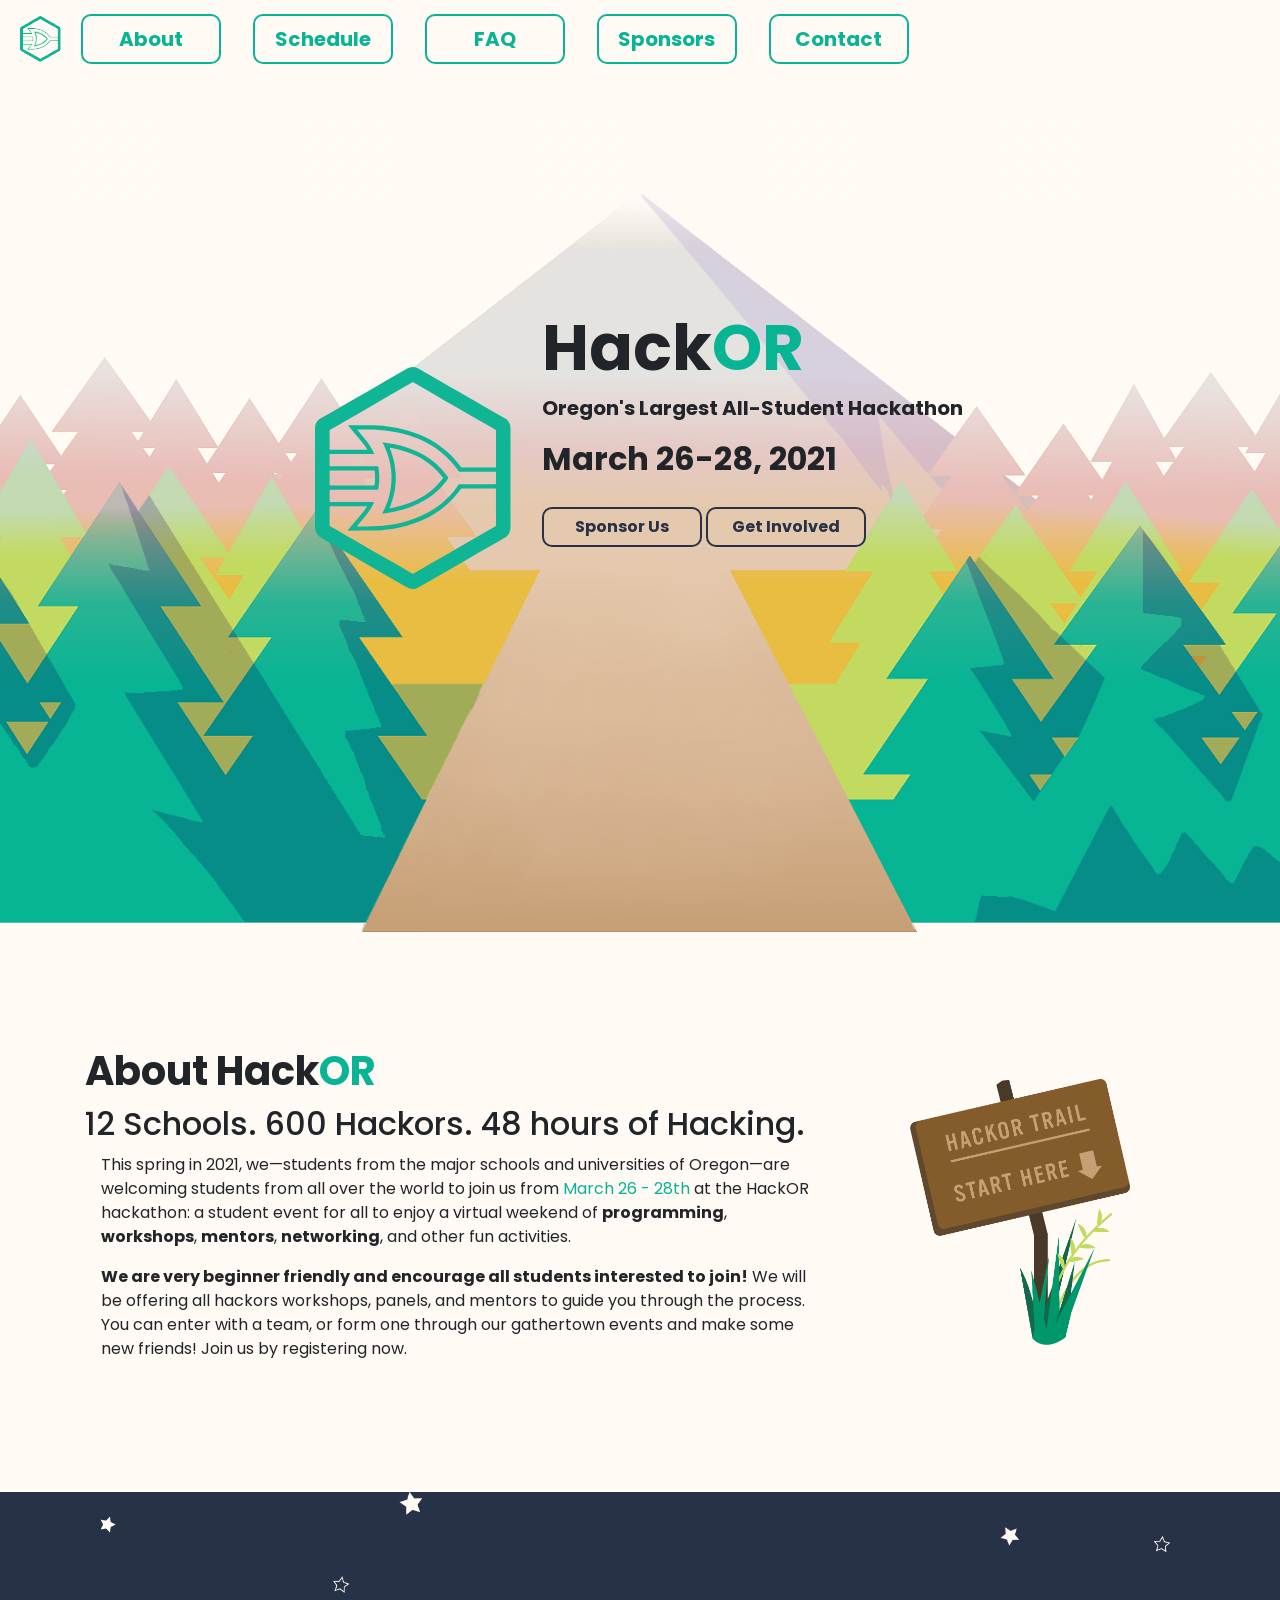
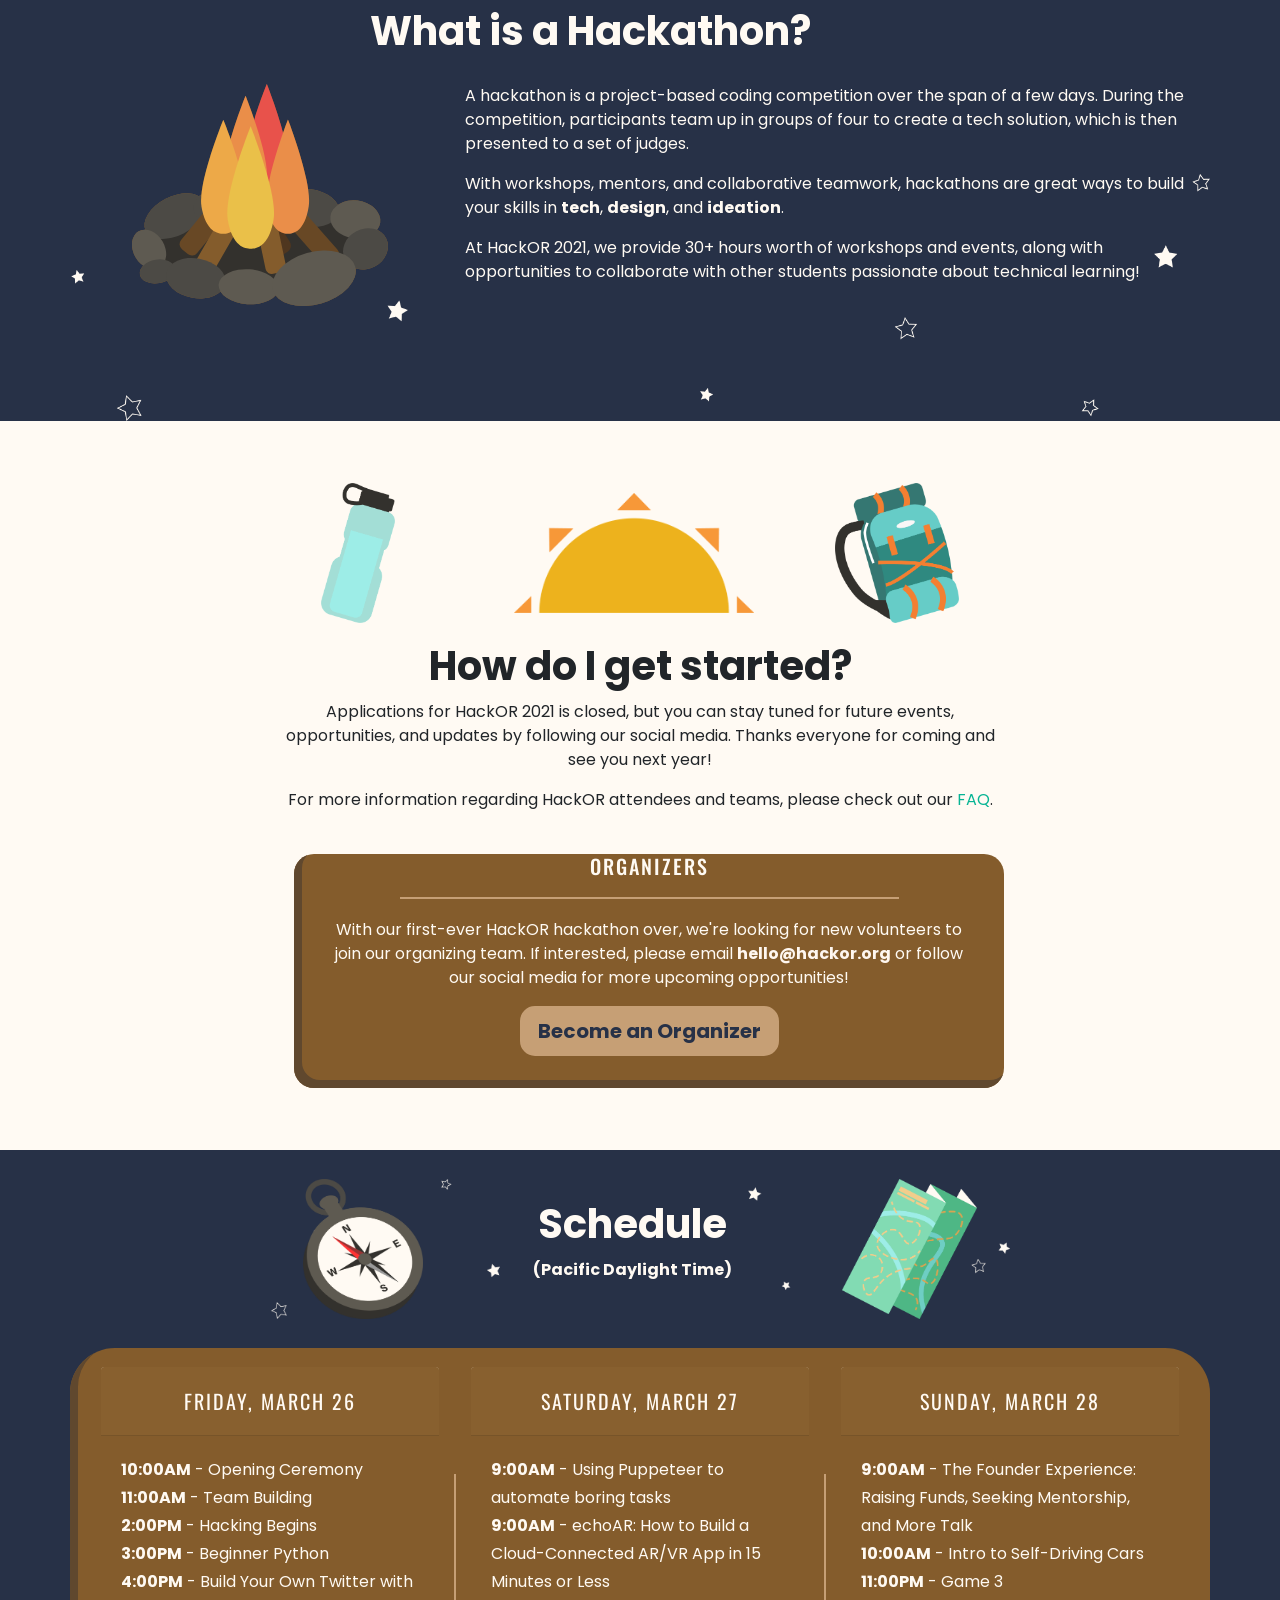
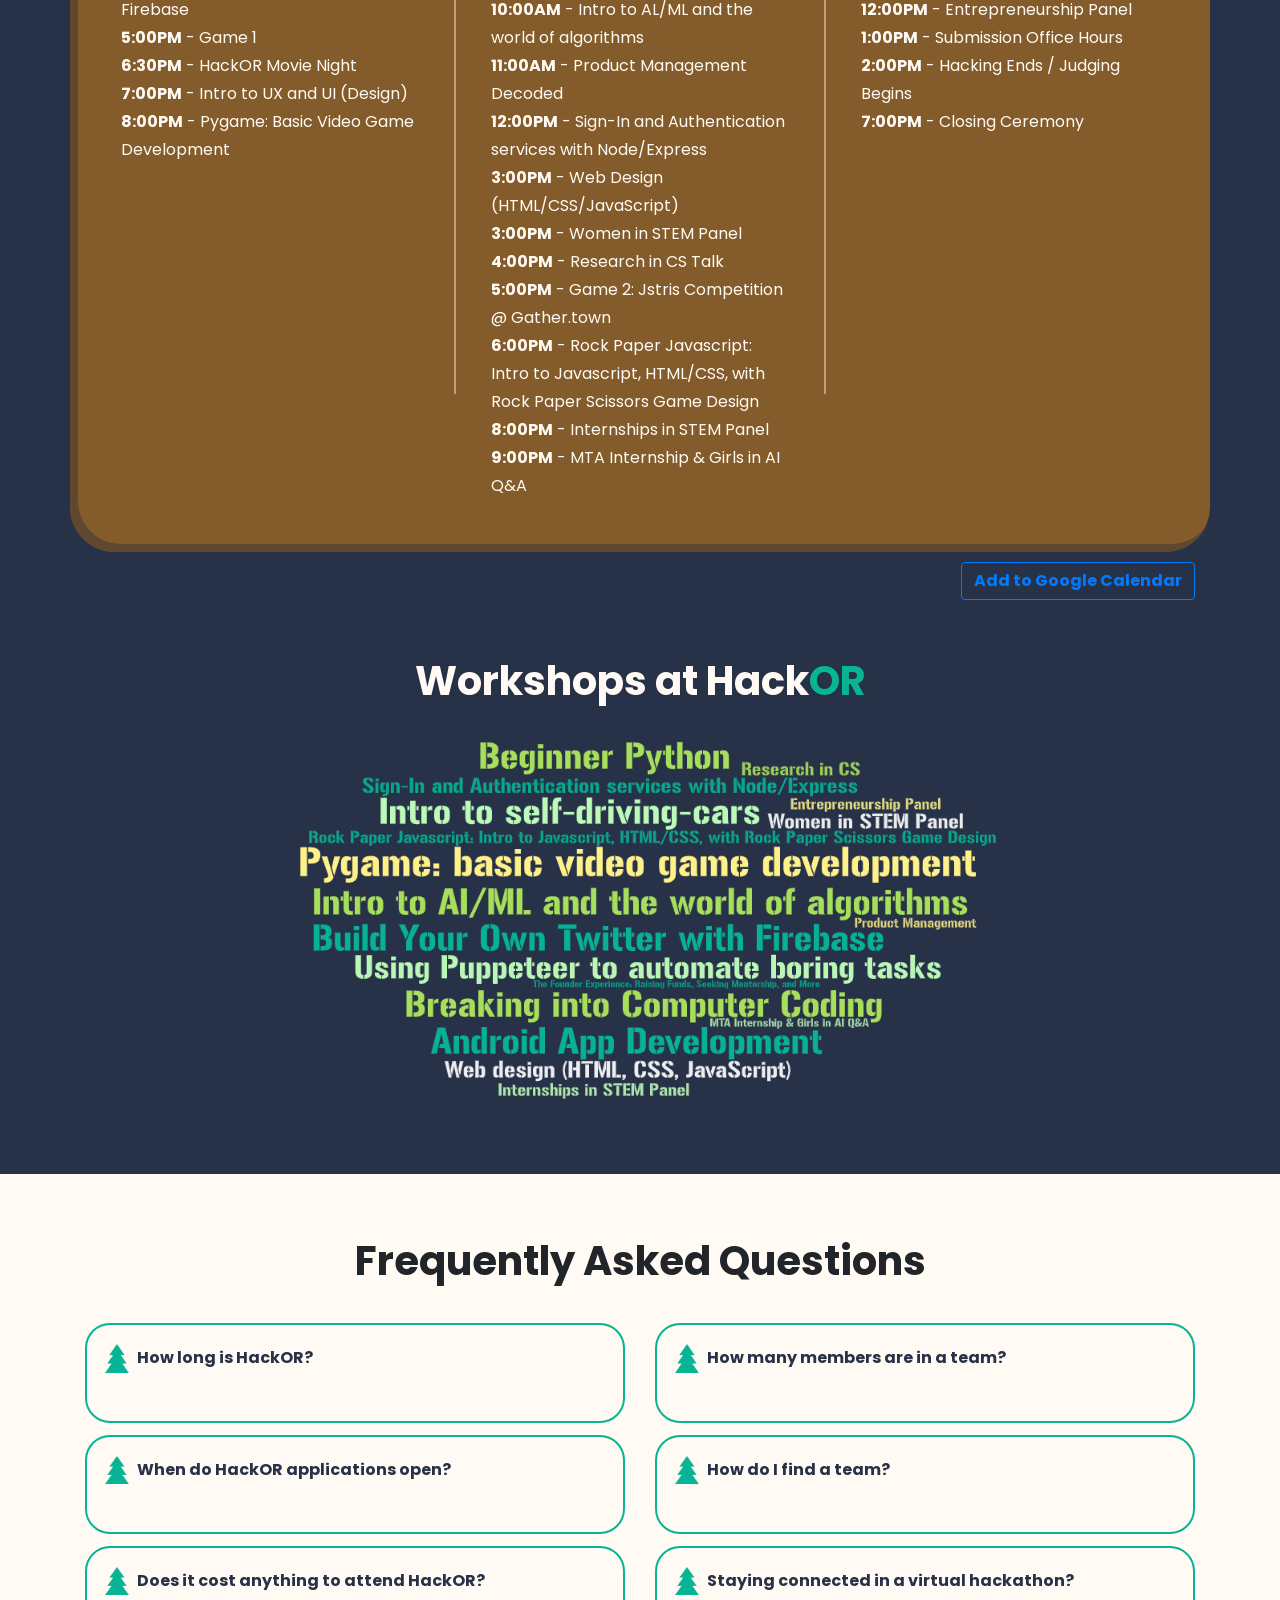
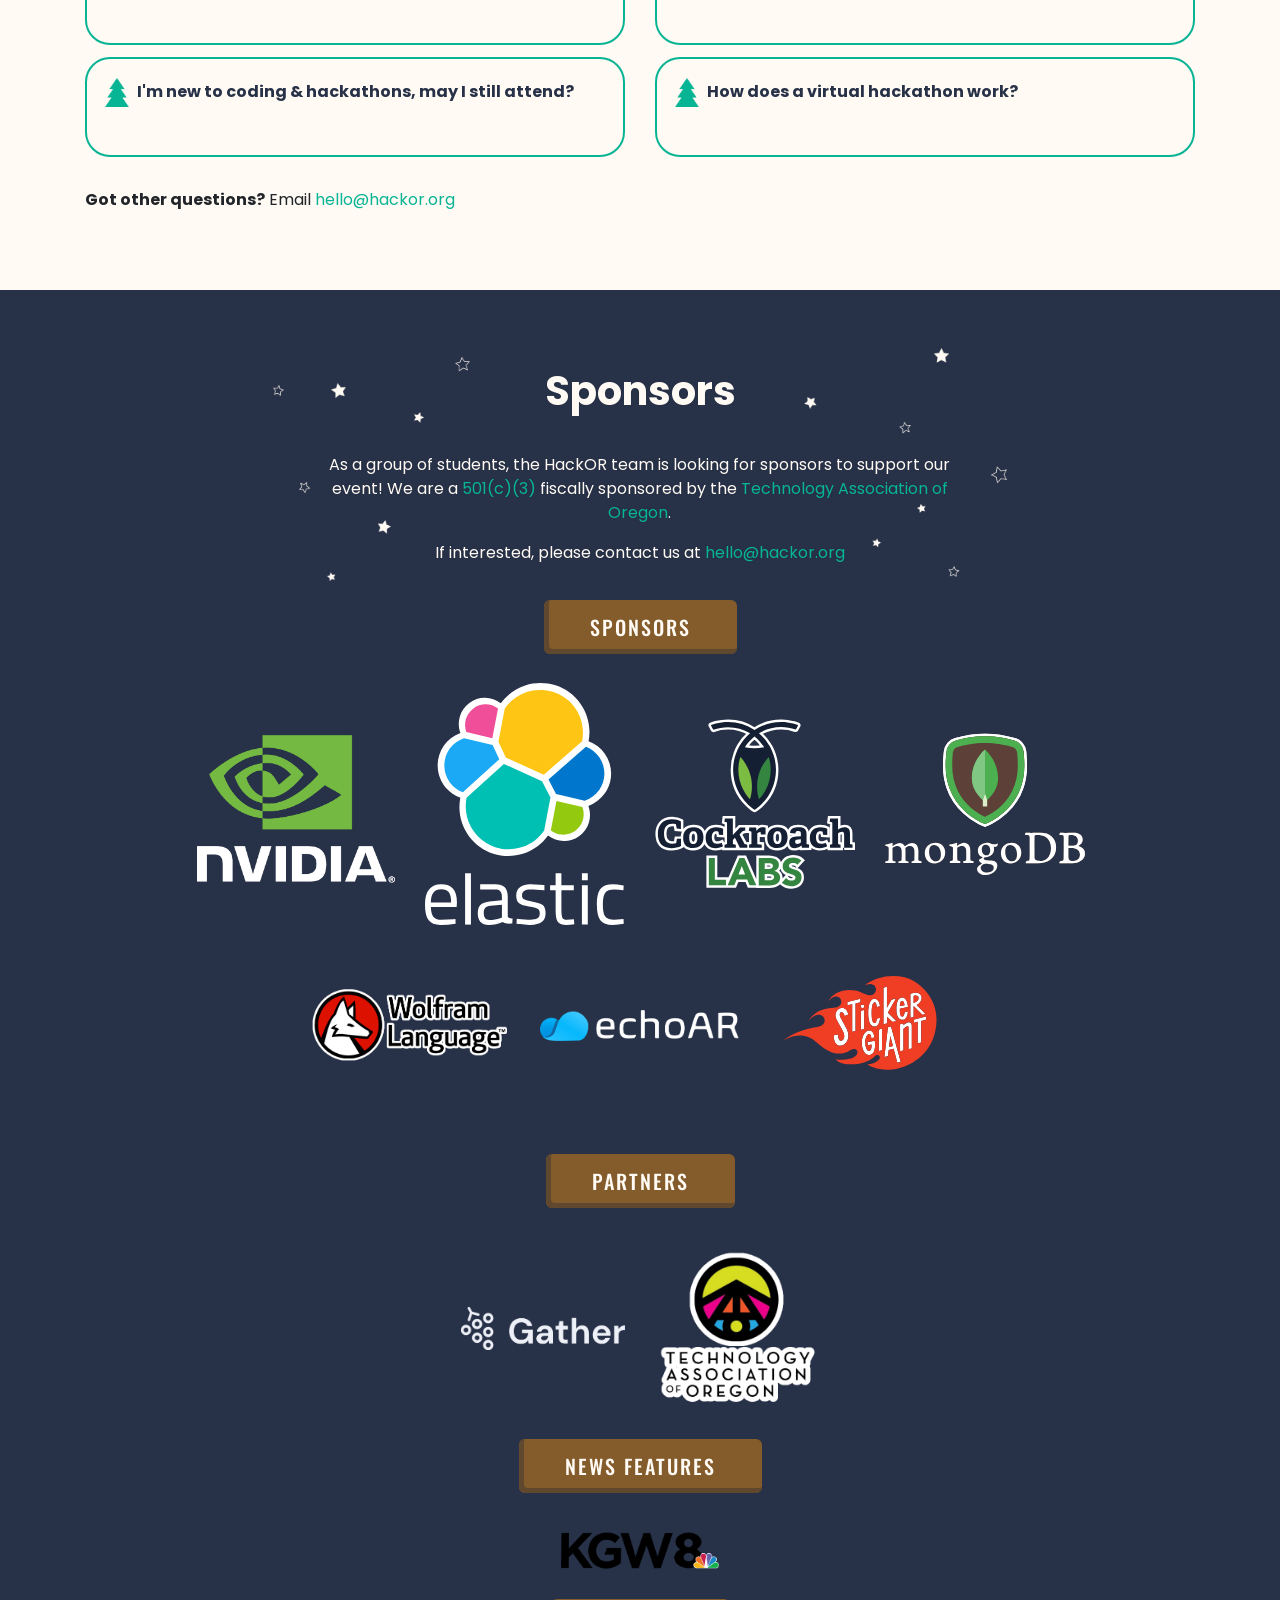
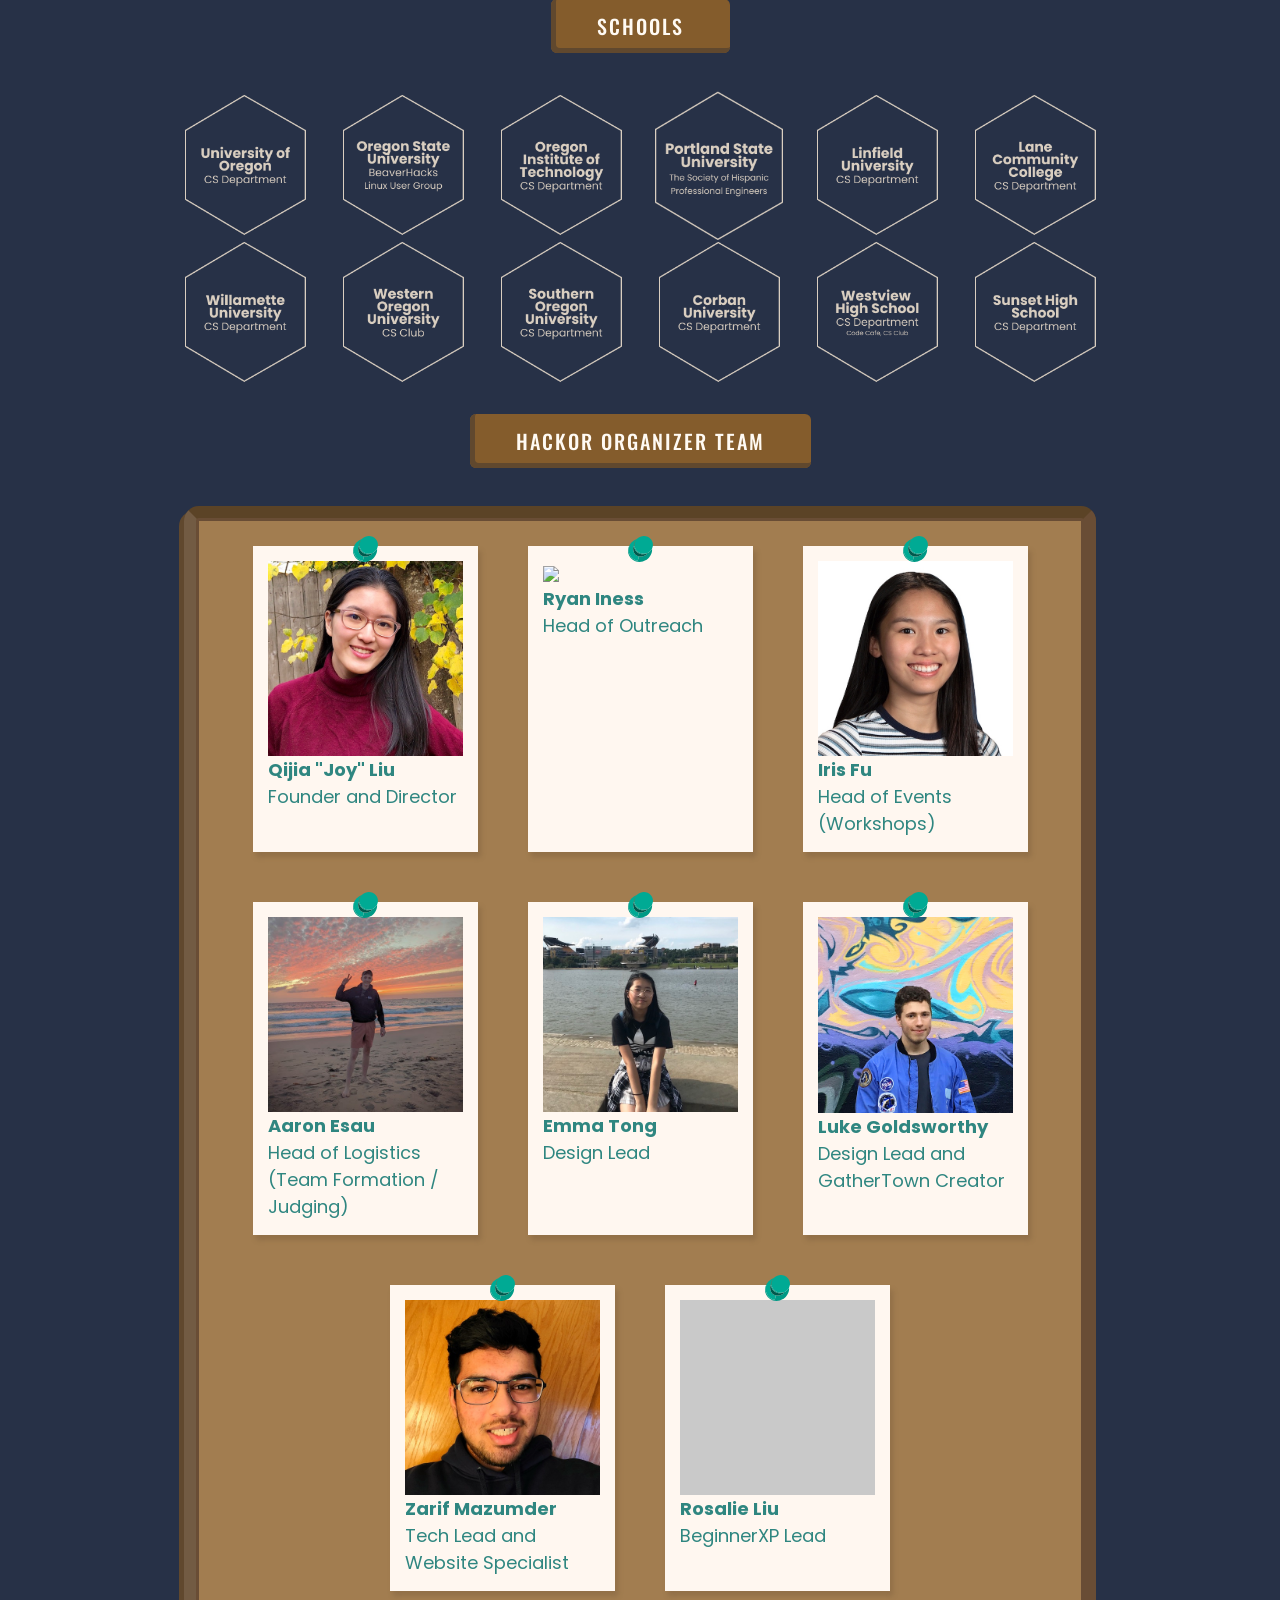
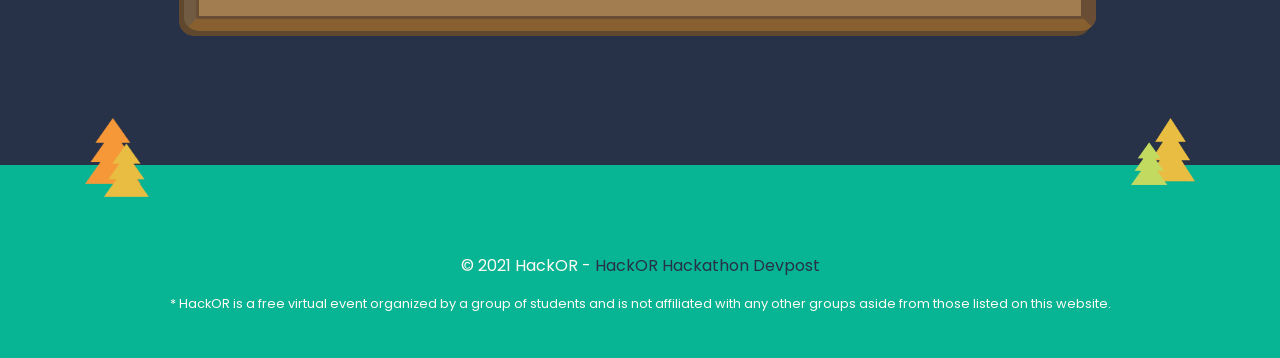
==== index.html @ 004113f9 "changed get started link" ====
<!DOCTYPE html>
<html lang="en">
  <head>
    <!-- SEO -->
    <meta charset="utf-8">
    <meta name="description" content="This Spring, Choose Your Adventure at Oregon's Largest All-Student Hackathon">
    <meta name="viewport" content="width=device-width, initial-scale=1, shrink-to-fit=no">
    <meta name="theme-color" content="#273147">
    <meta property='og:title' content='HackOR'/>
    <meta property='og:image' content='https://www.hackor.org/images/banner.png'/>
    <meta property='og:description' content="This Spring, Choose Your Adventure at Oregon's Largest All-Student Hackathon."/>
    <meta property='og:url' content='https://www.hackor.org'/>
    <link rel="icon" type="image/png" href="favicon.png">

    <!-- Bootstrap + Animate.css -->
    <link rel="stylesheet" href="https://cdn.jsdelivr.net/npm/bootstrap@4.5.3/dist/css/bootstrap.min.css" integrity="sha384-TX8t27EcRE3e/ihU7zmQxVncDAy5uIKz4rEkgIXeMed4M0jlfIDPvg6uqKI2xXr2" crossorigin="anonymous">
    <link rel="stylesheet" type="text/css" href="css/theme.css" title="style">
    <link rel="stylesheet" type="text/css" href="css/main.css" title="style">
    <link rel="stylesheet" href="https://unpkg.com/aos@next/dist/aos.css" />
    <script src="https://kit.fontawesome.com/e0248772ad.js" crossorigin="anonymous"></script>

    <script type="application/ld+json">
      {
        "@context": "https://schema.org",
        "@type": "Organization",
        "url": "https://www.hackor.org",
        "logo": "https://www.hackor.org/images/web1imgs/logo.png"
      }
    </script>
    
    <title>HackOR</title>
  </head>
  <body data-aos="fade">
    <nav id="nav" class="navbar fixed-top navbar-expand-lg navbar-light">
      <a class="navbar-brand" href="#"><img src="images/Logo.svg" alt="HackOR"></a>
      <button class="navbar-toggler" type="button" data-toggle="collapse" data-target="#nav-items" aria-controls="nav-items" aria-expanded="false" aria-label="Toggle navigation">
        <span class="navbar-toggler-icon"></span>
      </button>
      <div class="collapse navbar-collapse" id="nav-items">
        <ul class="navbar-nav">
          <li class="nav-item">
            <a href="#about">
              <button class="btn btn-outline-primary btn-lg" tabindex="-1" type="button"><b>About</b></button>
            </a>
          </li>
          <li class="nav-item">
            <a href="#schedule">
              <button class="btn btn-outline-primary btn-lg" tabindex="-1" type="button"><b>Schedule</b></button>
            </a>
          </li>
          <li class="nav-item">
            <a href="#faq">
              <button class="btn btn-outline-primary btn-lg" tabindex="-1" type="button"><b>FAQ</b></button>
            </a>
          </li>
          <li class="nav-item">
            <a href="#sponsors">
              <button class="btn btn-outline-primary btn-lg" tabindex="-1" type="button"><b>Sponsors</b></button>
            </a>
          </li>
          <li class="nav-item">
            <a href="#contact">
              <button class="btn btn-outline-primary btn-lg" tabindex="-1" type="button"><b>Contact</b></button>
            </a>
          </li>
        </ul>
      </div>
    </nav>
    <div id="jumbo" class="container-fluid">
      <div class="row">
        <div class="col-12">
          <div class="jumbotron min-vh-100 d-flex justify-content-center">
            <div class="row">
              <div class="col-lg-4 mt-4 text-center">
                <a href="index.html"><img id="logo" data-aos="fade-up" class="img-fluid mt-4" src="images/Website Design/Assets/HackOR.svg" alt="HackOR Logo"></a>
              </div>
              <div class="col-lg-8">
                <div class="text-lg-left text-center">
                  <h1 class="big-mode"><b>Hack<span style="color: #07B494">OR</span></b></h1>
                  <h5 data-aos="fade-up" data-aos-delay="200" class="mb-3"><b>Oregon's Largest All-Student Hackathon</b></h5>
                  <h2 data-aos="fade-up" data-aos-delay="300" class="mb-4"><b>March 26-28, 2021</b></h2>
                  <div class="mobile-plus-only row">
                    <div class="col-12">
                      <a class="button" href="mailto:hello@hackor.org?subject=Becoming a HackOR Sponsor&body=Hi :D" data-mode="popup" target="_blank">
                        <button class="btn btn-outline-primary" type="button"><b>Sponsor Us</b></button>
                      </a>
                      <a class="button" href="#getStarted" data-mode="popup">
                        <button class="btn btn-outline-primary" type="button"><b>Get Involved</b></button>
                      </a>
                    </div>
                  </div>
                  <div class="col-lg text-center mini-mobile-only">
                    <!--<span data-aos="fade-up" data-aos-delay="400" class="d-inline-block" data-toggle="tooltip" title="Registration coming in February!">-->
                    <span data-aos="fade-up" data-aos-delay="400" class="d-inline-block mb-2">
                      <a class="button" href="https://hackor.devpost.com/" data-mode="popup" target="_blank">
                        <button class="btn btn-outline-primary btn-lg" type="button"><b>View Submissions</b>
                          <!--<script> (function() { var qs,js,q,s,d=document, gi=d.getElementById, ce=d.createElement, gt=d.getElementsByTagName, id="typef_orm_share", b="https://embed.typeform.com/"; if(!gi.call(d,id)){ js=ce.call(d,"script"); js.id=id; js.src=b+"embed.js"; q=gt.call(d,"script")[0]; q.parentNode.insertBefore(js,q) } })() </script>-->
                        </button>
                      </a>
                    </span>
                  </div>
                  <div class="row justify-content-left pt-3 desktop-only">
                    <div class="col-auto">
                      <a class="mr-2" href="https://www.instagram.com/thehackor" target="_blank"><i class="fab fa-instagram fa-3x social"></i></a>
                      <a class="mr-2" href="https://www.facebook.com/thehackor" target="_blank"><i class="fab fa-facebook fa-3x social"></i></a>
                      <a class="mr-2" href="https://discord.gg/TnmEkc8ABk"><i class="fab fa-discord fa-3x social"></i></a>
                      <a class="mr-2" href="https://www.linkedin.com/company/hackor" target="_blank"><i class="fab fa-linkedin fa-3x social"></i></a>
                      <a class="mr-2" href="mailto:hello@hackor.org" target="_blank"><i class="far fa-envelope fa-3x social"></i></a>
                    </div>
                  </div>
                  <div class="row justify-content-center pt-3 mini-mobile-only">
                    <div class="col-auto">
                      <a class="mr-2" href="https://www.instagram.com/thehackor" target="_blank"><i class="fab fa-instagram fa-3x social"></i></a>
                      <a class="mr-2" href="https://www.facebook.com/thehackor" target="_blank"><i class="fab fa-facebook fa-3x social"></i></a>
                      <a class="mr-2" href="https://discord.gg/TnmEkc8ABk"><i class="fab fa-discord fa-3x social"></i></a>
                      <a class="mr-2" href="https://www.linkedin.com/company/hackor" target="_blank"><i class="fab fa-linkedin fa-3x social"></i></a>
                      <a class="mr-2" href="mailto:hello@hackor.org" target="_blank"><i class="far fa-envelope fa-3x social"></i></a>
                    </div>
                  </div>
                </div>
              </div>
            </div>
          </div>
        </div>
      </div>
    </div>
    <div id="about" class="container-fluid pt-5 pb-5">
      <div class="container pt-5 pb-5">
        <div class="row">
          <div class="col-lg-8">
            <h1 class="text-lg-left text-center"><b>About Hack<span style="color: #07B494">OR</span></b></h1>
            <h2 class="text-lg-left text-center">12 Schools. 600 Hackors. 48 hours of Hacking.</h2>
            <p>
              This spring in 2021, we—students from the major schools and universities of Oregon—are welcoming students
               from all over the world to join us from <a href="https://calendar.google.com/calendar/u/6?cid=Nml1bXYzcW9hazk2YTBjMjAwNTRtbjhka2NAZ3JvdXAuY2FsZW5kYXIuZ29vZ2xlLmNvbQ">March 26 - 28th</a>
                at the HackOR hackathon: a student event for all to enjoy a virtual weekend of <b>programming</b>, <b>workshops</b>, <b>mentors</b>, <b>networking</b>, and other fun activities. 
            </p>
            <p>
              <b>We are very beginner friendly and encourage all students interested to join!</b> We will be offering all hackors workshops, panels, and mentors to guide you through the process. 
              You can enter with a team, or form one through our gathertown events and make some new friends! Join us by registering now.
            </p>
            <!--p>
              Our theme this year is "Choose Your Adventure, Build a Better World"
            </p-->
          </div>
          <div data-aos="fade-up" class="col-lg-4 align-self-center text-center">
            <img class="img-fluid" src="images/Website Design/Assets/sign.png" alt="HackOR Trail Sign">
          </div>
        </div>
      </div>
    </div>
    <div id="info" class="container-fluid pt-5 pb-5">
      <div class="container pt-5 pb-5">
        <div class="row">
          <div class="col-lg-9 offset-lg-3">
            <h1 class="day"><b>What is a Hackathon?</b></h1>
          </div>
        </div>
        <div class="row pt-3">
          <div class="col-lg-4 text-center">
            <img data-aos="fade-up" class="img-fluid" src="images/Website Design/Assets/firepit.svg" alt="Campfire">
          </div>
          <div class="col-lg-8">
            <p class="day">
              A hackathon is a project-based coding competition over the span of a few days. 
              During the competition, participants team up in groups of four to create a tech solution, which is then presented to a set of judges.
            </p>
            <p class="day">
              With workshops, mentors, and collaborative teamwork, hackathons are great ways to build your skills in <b>tech</b>, <b>design</b>, and <b>ideation</b>.
            </p>
            <p class="day">
              At HackOR 2021, we provide 30+ hours worth of workshops and events, along with opportunities to collaborate with other students passionate about technical learning!
            </p>
          </div>
        </div>
      </div>
    </div>
    <div id="getStarted" class="container-fluid pt-5 pb-5">
      <div class="container pt-1 pb-1">
        <div class="row justify-content-center">
          <div class="col-lg-auto text-center">
            <img data-aos="fade-up" data-aos-delay="100" class="desktop-only img-fluid pr-5" src="images/Website Design/Assets/waterbottle.png" alt="water bottle">
            <img data-aos="fade-up" class="img-fluid small-mode pl-5 pr-5" src="images/Website Design/Assets/sun.png" alt="sun">
            <img data-aos="fade-up" data-aos-delay="100" class="desktop-only img-fluid pl-3" src="images/Website Design/Assets/backpack.png" alt="backpack">
          </div>
        </div>
        <div class="row justify-content-center">
          <div class="col-lg-auto text-center">
            <h1 class="mt-3"><b>How do I get started?</b></h1>
          </div>
        </div>
        <!--<div class="row justify-content-center">
          <div class="col-lg-8 text-center mt-2 mb-4">
            <p>
              As a <b>free virtual event</b>, HackOR is open to any and all students or recent graduates within 12 months, with access to workshop, events, and mentors.
            </p>
            <p>
              While Hackors participate in teams of four, you don't need a team to register! HackOR provides a <b>team formation system</b> and social events leading up to the hackathon.  
            </p>
            <p>There are many ways to participate in HackOR:</p>
          </div>
        </div>
        <div class="row justify-content-center">
          <div data-aos="fade" class="col-sm-auto text-center">
            <div class="pathwaySign">
              <i class="fas fa-arrow-alt-circle-left mt-3 mb-2"></i>
              <h5>General</h5>
              <hr>
              <p class="ml-4 mr-4">
                Recommended to all students with technical project experience. 
              </p>
              <p class="ml-4 mr-4">
                Hackors in the general track form teams of four and collaborate on a project, submitting it in the competition for categories and prizes. 
              </p>-->
              <!--<a class="button" href="https://apply.hackor.org" tabindex="-1" data-mode="popup" target="_blank">
                <button class="btn btn-outline-primary btn-lg" type="button"><b>Register</b>-->
                  <!--<script> (function() { var qs,js,q,s,d=document, gi=d.getElementById, ce=d.createElement, gt=d.getElementsByTagName, id="typef_orm_share", b="https://embed.typeform.com/"; if(!gi.call(d,id)){ js=ce.call(d,"script"); js.id=id; js.src=b+"embed.js"; q=gt.call(d,"script")[0]; q.parentNode.insertBefore(js,q) } })() </script>-->
                <!--</button>
              </a>-->
            <!--</div>
          </div>
          <div data-aos="fade" class="col-sm-auto text-center">
            <div class="pathwaySign">
              <i class="fas fa-arrow-alt-circle-right mt-3 mb-2"></i>
              <h5>Beginner</h5>
              <hr>
              <p class="ml-4 mr-4">
                Don't have technical experience? That's okay. HackOR offers students a 
                beginner track. 
              </p>
              <p class="ml-4 mr-4">
                Hackors in the beginner track have the option of attending the hackathon as a conference and submitting a project for the "Best Beginner Hack" award.
              </p>-->
              <!--<span class="d-inline-block" data-toggle="tooltip" title="Registration coming in February!">
                <a class="button" href="https://beginner.hackor.org" tabindex="-1" data-mode="popup" target="_blank">
                  <button class="btn btn-outline-primary btn-lg" type="button"><b>Register</b>-->
                    <!--<script> (function() { var qs,js,q,s,d=document, gi=d.getElementById, ce=d.createElement, gt=d.getElementsByTagName, id="typef_orm_share", b="https://embed.typeform.com/"; if(!gi.call(d,id)){ js=ce.call(d,"script"); js.id=id; js.src=b+"embed.js"; q=gt.call(d,"script")[0]; q.parentNode.insertBefore(js,q) } })() </script>-->
                  <!--</button>
                </a>
              </span>-->
            <!--</div>
          </div>
          <br/>
        </div>
        <div id="mentor" class="row justify-content-center">
          <div data-aos="fade" class="col-md-auto text-center">
            <div class="pathwaySign bottomSign">
              <i class="fas fa-arrow-alt-circle-down mt-3 mb-2"></i>
              <h5>Mentor</h5>
              <hr>
              <p class="ml-4 mr-4">
                HackOR is looking for mentors, open to all individuals (professionals / students) with strong technical expertise!
                Mentors are to be available throughout the weekend and guide students through their projects and questions. 
              </p>-->
              <!--<span class="d-inline-block" tabindex="0" data-toggle="tooltip" title="Registration coming in February!">
                <a class="button text-center" href="http://mentor.hackor.org" target="_blank">
                  <button class="btn btn-outline-primary btn-lg" tabindex="-1" type="button"><b>Apply as Mentor</b></button>
                </a>
              </span>-->
            <!--</div>
          </div>
        </div>-->
        <div class="row justify-content-center">
          <div class="col-lg-8 text-center">
            <p>
              Applications for HackOR 2021 is closed, but you can stay tuned for future events, opportunities, and updates by following our social media. Thanks everyone for coming and see you next year!
            </p>
            <p>
              For more information regarding HackOR attendees and teams, please check out our <a href="#faq">FAQ</a>.
            </p>
          </div>
          <div class="col-lg-8 align-content-center">
            <div class="text-center">
              <div class="pathwaySign bottomSign">
                <i class="fas fa-arrow-alt-circle-down mt-3 mb-2"></i>
                <h5>Organizers</h5>
                <hr>
                <p class="ml-4 mr-4">
                  With our first-ever HackOR hackathon over, we're looking for new volunteers to join our organizing team. If interested, please email <a href="mailto:hello@hackor.org?subject=Becoming a HackOR Organizer&body=Hi :D">hello@hackor.org</a> or follow our social media for more upcoming opportunities!
                </p>
                <a class="button text-center" href="mailto:hello@hackor.org?subject=Becoming a HackOR Organizer&body=Hi :D" target="_blank">
                  <button class="btn btn-outline-primary btn-lg" tabindex="-1" type="button"><b>Become an Organizer</b></button>
                </a>
              </div>
            </div>
          </div>
        </div>
      </div>
    </div>
    <div id="schedule" class="container-fluid pt-4 pb-5">
      <div class="container">
        <div id="scheduleHeader" class="row justify-content-center mb-4">
          <div class="col-auto desktop-only">
            <img data-aos="fade" class="img-fluid floater" src="images/Website Design/Assets/compass.png" alt="compass">
          </div>
          <div class="col-auto align-self-center">
            <h1 class="day text-center"><b>Schedule</b></h1>
            <p class="day text-center"><b>(Pacific Daylight Time)</b></p>
          </div>
          <div class="col-auto desktop-only">
            <img data-aos="fade" class="img-fluid floater" src="images/Website Design/Assets/map.png" alt="map">
          </div>
          <div class="col-auto ml-auto mobile-only">
            <img data-aos="fade" class="img-fluid" src="images/Website Design/Mobile/mobile_schedule icons.png" alt="map and compass">
          </div>
        </div>
        <div data-aos="fade-up" class="row scheduleBoard mobile-only" id="schedule-accordion">
          <div class="col-lg">
            <div class="card mt-3">
              <div class="card-header" id="friday">
                <h5 class="mb-0">
                  <button class="btn btn-block btn-link collapsed" data-toggle="collapse" data-target="#fridayCollapse" aria-expanded="false" aria-controls="fridayCollapse">
                    FRIDAY, MARCH 26</button>
                </h5>
              </div>
              <div id="fridayCollapse" class="collapse show" aria-labelledby="friday" data-parent="#schedule-accordion">
                <div class="card-body">
                  <ul>
                    <li><b>10:00AM</b> - Opening Ceremony</li>
                    <li><b>11:00AM</b> - Team Building</li>
                    <li><b>2:00PM</b> - Hacking Begins</li>
                    <li><b>3:00PM</b> - Beginner Python</li>
                    <li><b>4:00PM</b> - Build Your Own Twitter with Firebase</li>
                    <li><b>5:00PM</b> - Game 1</li>
                    <li><b>6:30PM</b> - HackOR Movie Night</li>
                    <li><b>7:00PM</b> - Intro to UX and UI (Design)</li>
                    <li><b>8:00PM</b> - Pygame: Basic Video Game Development</li>
                  </ul>
                </div>
              </div>
            </div>
          </div>
          <div class="col-lg">
            <div class="card mt-3">
              <div class="card-header" id="saturday">
                <h5 class="mb-0">
                  <button class="btn btn-block btn-link collapsed" data-toggle="collapse" data-target="#saturdayCollapse" aria-expanded="false" aria-controls="saturdayCollapse">
                    SATURDAY, MARCH 27</button>
                </h5>
              </div>
              <div id="saturdayCollapse" class="collapse" aria-labelledby="saturday" data-parent="#schedule-accordion">
                <div class="card-body">
                  <ul>
                    <li><b>9:00AM</b> - Using Puppeteer to automate boring tasks</li>
                    <li><b>9:00AM</b> - echoAR: How to Build a Cloud-Connected AR/VR App in 15 Minutes or Less</li>
                    <li><b>10:00AM</b> - Intro to AL/ML and the world of algorithms</li>
                    <li><b>11:00AM</b> - Product Management Decoded</li>
                    <li><b>12:00PM</b> - Sign-In and Authentication services with Node/Express</li>
                    <li><b>3:00PM</b> - Web Design (HTML/CSS/JavaScript)</li>
                    <li><b>3:00PM</b> - Women in STEM Panel</li>
                    <li><b>4:00PM</b> - Research in CS Talk</li>
                    <li><b>5:00PM</b> - Game 2: Jstris Competition @ Gather.town</li>
                    <li><b>6:00PM</b> - Rock Paper Javascript: Intro to Javascript, HTML/CSS, with Rock Paper Scissors Game Design</li>
                    <li><b>8:00PM</b> - Internships in STEM Panel</li>
                    <li><b>9:00PM</b> - MTA Internship & Girls in AI Q&A</li>
                  </ul>
                </div>
              </div>
            </div>
          </div>
          <div class="col-lg">
            <div class="card mt-3">
              <div class="card-header" id="sunday">
                <h5 class="mb-0">
                  <button class="btn btn-block btn-link collapsed" data-toggle="collapse" data-target="#sundayCollapse" aria-expanded="false" aria-controls="sundayCollapse">
                    SUNDAY, MARCH 28</button>
                </h5>
              </div>
              <div id="sundayCollapse" class="collapse" aria-labelledby="sunday" data-parent="#schedule-accordion">
                <div class="card-body">
                  <ul>
                    <li><b>9:00AM</b> - The Founder Experience: Raising Funds, Seeking Mentorship, and More Talk</li>
                    <li><b>10:00AM</b> - Intro to Self-Driving Cars</li>
                    <li><b>11:00PM</b> - Game 3</li>
                    <li><b>12:00PM</b> - Entrepreneurship Panel</li>
                    <li><b>1:00PM</b> - Submission Office Hours</li>
                    <li><b>2:00PM</b> - Hacking Ends / Judging Begins</li>
                    <li><b>7:00PM</b> - Closing Ceremony</li>
                  </ul>
                </div>
              </div>
            </div>
          </div>
        </div>
        <div data-aos="fade-up" class="row scheduleBoard desktop-only" id="schedule-accordion">
          <div class="col-lg">
            <div class="card mt-3">
              <div class="card-header" id="friday">
                <h5 class="mb-0">
                  <button class="btn btn-block btn-link collapsed" data-toggle="collapse" data-target="#fridayCollapse" aria-expanded="false" aria-controls="fridayCollapse">
                    FRIDAY, MARCH 26</button>
                </h5>
              </div>
              <div id="fridayCollapse" class="collapse show" aria-labelledby="friday" data-parent="#schedule-accordion">
                <div class="card-body">
                  <ul>
                    <li><b>10:00AM</b> - Opening Ceremony</li>
                    <li><b>11:00AM</b> - Team Building</li>
                    <li><b>2:00PM</b> - Hacking Begins</li>
                    <li><b>3:00PM</b> - Beginner Python</li>
                    <li><b>4:00PM</b> - Build Your Own Twitter with Firebase</li>
                    <li><b>5:00PM</b> - Game 1</li>
                    <li><b>6:30PM</b> - HackOR Movie Night</li>
                    <li><b>7:00PM</b> - Intro to UX and UI (Design)</li>
                    <li><b>8:00PM</b> - Pygame: Basic Video Game Development</li>
                  </ul>
                </div>
              </div>
            </div>
          </div>
          <div class="vl align-self-center"></div>
          <div class="col-lg">
            <div class="card mt-3">
              <div class="card-header" id="saturday">
                <h5 class="mb-0">
                  <button class="btn btn-block btn-link collapsed" data-toggle="collapse" data-target="#saturdayCollapse" aria-expanded="false" aria-controls="saturdayCollapse">
                    SATURDAY, MARCH 27</button>
                </h5>
              </div>
              <div id="saturdayCollapse" class="collapse show" aria-labelledby="saturday" data-parent="#schedule-accordion">
                <div class="card-body">
                  <ul>
                    <li><b>9:00AM</b> - Using Puppeteer to automate boring tasks</li>
                    <li><b>9:00AM</b> - echoAR: How to Build a Cloud-Connected AR/VR App in 15 Minutes or Less</li>
                    <li><b>10:00AM</b> - Intro to AL/ML and the world of algorithms</li>
                    <li><b>11:00AM</b> - Product Management Decoded</li>
                    <li><b>12:00PM</b> - Sign-In and Authentication services with Node/Express</li>
                    <li><b>3:00PM</b> - Web Design (HTML/CSS/JavaScript)</li>
                    <li><b>3:00PM</b> - Women in STEM Panel</li>
                    <li><b>4:00PM</b> - Research in CS Talk</li>
                    <li><b>5:00PM</b> - Game 2: Jstris Competition @ Gather.town</li>
                    <li><b>6:00PM</b> - Rock Paper Javascript: Intro to Javascript, HTML/CSS, with Rock Paper Scissors Game Design</li>
                    <li><b>8:00PM</b> - Internships in STEM Panel</li>
                    <li><b>9:00PM</b> - MTA Internship & Girls in AI Q&A</li>
                  </ul>
                </div>
              </div>
            </div>
          </div>
          <div class="vl align-self-center"></div>
          <div class="col-lg">
            <div class="card mt-3">
              <div class="card-header" id="sunday">
                <h5 class="mb-0">
                  <button class="btn btn-block btn-link collapsed" data-toggle="collapse" data-target="#sundayCollapse" aria-expanded="false" aria-controls="sundayCollapse">
                    SUNDAY, MARCH 28</button>
                </h5>
              </div>
              <div id="sundayCollapse" class="collapse show" aria-labelledby="sunday" data-parent="#schedule-accordion">
                <div class="card-body">
                  <ul>
                    <li><b>9:00AM</b> - The Founder Experience: Raising Funds, Seeking Mentorship, and More Talk</li>
                    <li><b>10:00AM</b> - Intro to Self-Driving Cars</li>
                    <li><b>11:00PM</b> - Game 3</li>
                    <li><b>12:00PM</b> - Entrepreneurship Panel</li>
                    <li><b>1:00PM</b> - Submission Office Hours</li>
                    <li><b>2:00PM</b> - Hacking Ends / Judging Begins</li>
                    <li><b>7:00PM</b> - Closing Ceremony</li>
                  </ul>
                </div>
              </div>
            </div>
          </div>
        </div>
        <div class="row mt-2">
          <div class="col my-auto">
            <a href="https://tinyurl.com/hackor-calendar" target="_blank">
              <button class="btn btn-outline-primary float-right my-auto" type="button"><b>Add to Google Calendar</b></button>
            </a>
          </div>
        </div>
        <div class="row mt-5 justify-content-center">
          <div class="col-auto">
            <h1 class="day text-center"><b>Workshops at Hack<span style="color: #07B494">OR</span></b></h1>
            <img class="img wordcloud" src="images/workshops.png" alt="Workshops Wordcloud">
          </div>
        </div>
      </div>
    </div>
    <div id="faq" class="container-fluid pt-5 pb-5">
      <div class="container pt-1 pb-1">
        <div class="row justify-content-center">
          <div class="col-auto align-self-center text-center">
            <h1 class="desktop-only"><b>Frequently Asked Questions</b></h1>
            <h1 class="mobile-only"><b>FAQ</b></h1>
          </div>
          <div class="col-auto ml-auto mobile-only">
            <img data-aos="zoom-in" class="img-fluid" src="images/Website Design/Mobile/mobile_faq trees.png" alt="Trees">
          </div>
          <div class="col-auto ml-auto mini-mobile-only">
            <img class="img-fluid" src="images/Website Design/Mobile/mobile_faq trees.png" alt="Trees">
          </div>
        </div>
        <div class="row">
          <div class="col-lg-6">
            <div id="accordion">
              <div class="card" data-aos="fade-up">
                <div class="card-header" id="headingOne">
                  <button class="btn btn-link btn-block collapsed" data-toggle="collapse" data-target="#collapseOne" aria-expanded="false" aria-controls="collapseOne">
                    <div class="row align-items-center">
                      <img class="img-fluid" src="images/Website Design/Assets/faq tree icons.png" alt="tree">
                      <b>How long is HackOR?</b>
                    </div>
                  </button>
                  <i class="fas fa-star-of-life"></i>
                </div>
                <div id="collapseOne" class="collapse" aria-labelledby="headingOne" data-parent="#accordion">
                  <div class="card-body ml-5">
                    HackOR is held from Friday, March 26th to Sunday, March 28th. Students hack for 48 hours!
                  </div>
                </div>
              </div>
              <div class="card" data-aos="fade-up" data-aos-delay="100">
                <div class="card-header" id="headingTwo">
                  <button class="btn btn-link btn-block collapsed" data-toggle="collapse" data-target="#collapseTwo" aria-expanded="false" aria-controls="collapseTwo">
                    <div class="row align-items-center">
                      <img class="img-fluid" src="images/Website Design/Assets/faq tree icons.png" alt="tree">
                      <b>When do HackOR applications open?</b>
                    </div>
                  </button>
                  <i class="fas fa-star-of-life"></i>
                </div>
                <div id="collapseTwo" class="collapse" aria-labelledby="headingTwo" data-parent="#accordion">
                  <div class="card-body ml-5">
                    HackOR applications open from February 1st to March 19th. 
                  </div>
                </div>
              </div>
              <div class="card" data-aos="fade-up" data-aos-delay="200">
                <div class="card-header" id="headingThree">
                  <button class="btn btn-link btn-block collapsed" data-toggle="collapse" data-target="#collapseThree" aria-expanded="false" aria-controls="collapseThree">
                    <div class="row align-items-center">
                      <img class="img-fluid" src="images/Website Design/Assets/faq tree icons.png" alt="tree">
                      <b>Does it cost anything to attend HackOR?</b>
                    </div>
                  </button>
                  <i class="fas fa-star-of-life"></i>
                </div>
                <div id="collapseThree" class="collapse" aria-labelledby="headingThree" data-parent="#accordion">
                  <div class="card-body ml-5">
                    Not at all! HackOR will be opened up as a <i>free virtual event</i>, accessible to attendees from across the nation.
                  </div>
                </div>
              </div>
              <div class="card" data-aos="fade-up" data-aos-delay="300">
                <div class="card-header" id="headingFour">
                  <button class="btn btn-link btn-block collapsed" data-toggle="collapse" data-target="#collapseFour" aria-expanded="false" aria-controls="collapseFour">
                    <div class="row align-items-center">
                      <img class="img-fluid" src="images/Website Design/Assets/faq tree icons.png" alt="tree">
                      <b>I'm new to coding & hackathons, may I still attend?</b>
                    </div>
                  </button>
                  <i class="fas fa-star-of-life"></i>
                </div>
                <div id="collapseFour" class="collapse" aria-labelledby="headingFour" data-parent="#accordion">
                  <div class="card-body ml-5">
                    Yes! HackOR and hackathons overall are very <a href="https://medium.com/tfogo/hackathons-are-for-beginners-77a9c9c0e000">beginner friendly</a>. We strongly encourage anyone interested in tech to join: it’ll be fun and a great experience :D
                  </div>
                </div>
              </div>
            </div>
          </div>
          <div class="col-lg-6">
            <div id="accordion2">
              <div class="card" data-aos="fade-up">
                <div class="card-header" id="headingFive">
                  <button class="btn btn-link btn-block collapsed" data-toggle="collapse" data-target="#collapseFive" aria-expanded="false" aria-controls="collapseFive">
                    <div class="row align-items-center">
                      <img class="img-fluid" src="images/Website Design/Assets/faq tree icons.png" alt="tree">
                      <b>How many members are in a team?</b>
                    </div>
                  </button>
                  <i class="fas fa-star-of-life"></i>
                </div>
                <div id="collapseFive" class="collapse" aria-labelledby="headingFive" data-parent="#accordion2">
                  <div class="card-body ml-5">
                    Teams are limited to 4 members. That being said, you don't have to have 4 members to compete.
                  </div>
                </div>
              </div>
              <div class="card" data-aos="fade-up" data-aos-delay="100">
                <div class="card-header" id="headingSix">
                  <button class="btn btn-link btn-block collapsed" data-toggle="collapse" data-target="#collapseSix" aria-expanded="false" aria-controls="collapseSix">
                    <div class="row align-items-center">
                      <img class="img-fluid" src="images/Website Design/Assets/faq tree icons.png" alt="tree">
                      <b>How do I find a team?</b>
                    </div>
                  </button>
                  <i class="fas fa-star-of-life"></i>
                </div>
                <div id="collapseSix" class="collapse" aria-labelledby="headingSix" data-parent="#accordion2">
                  <div class="card-body ml-5">
                    You can either form a team before HackOR or during the event. We will have plenty of team-formation opportunities the week before HackOR and before hacking starts. We also have a “register as a team” option if you already have a team in mind.
                  </div>
                </div>
              </div>
              <div class="card" data-aos="fade-up" data-aos-delay="200">
                <div class="card-header" id="headingSeven">
                  <button class="btn btn-link btn-block collapsed" data-toggle="collapse" data-target="#collapseSeven" aria-expanded="false" aria-controls="collapseSeven">
                    <div class="row align-items-center">
                      <img class="img-fluid" src="images/Website Design/Assets/faq tree icons.png" alt="tree">
                      <b>Staying connected in a virtual hackathon?</b>
                    </div>
                  </button>
                  <i class="fas fa-star-of-life"></i>
                </div>
                <div id="collapseSeven" class="collapse" aria-labelledby="headingSeven" data-parent="#accordion2">
                  <div class="card-body ml-5">
                    We will have dedicated activities and socializing throughout the event via Zoom and GatherTown, as well as Discord channels. The HackOR team is also working hard to prepare lots of fun events, workshops, and so on!
                  </div>
                </div>
              </div>
              <div class="card" data-aos="fade-up" data-aos-delay="200">
                <div class="card-header" id="headingSeven">
                  <button class="btn btn-link btn-block collapsed" data-toggle="collapse" data-target="#collapseEight" aria-expanded="false" aria-controls="collapseSeven">
                    <div class="row align-items-center">
                      <img class="img-fluid" src="images/Website Design/Assets/faq tree icons.png" alt="tree">
                      <b>How does a virtual hackathon work?</b>
                    </div>
                  </button>
                  <i class="fas fa-star-of-life"></i>
                </div>
                <div id="collapseEight" class="collapse" aria-labelledby="headingSeven" data-parent="#accordion2">
                  <div class="card-body ml-5">
                    HackOR's workshops take place via zoom meetings, with the links being available through our Discord server. 
                    The hackathon competition will be organized via <a target="_blank" href="https://hackor.devpost.com">Devpost</a>, where teams submit their code for the project, screenshots, descriptions, and a pitch! 
                  </div>
                </div>
              </div>
            </div>
          </div>
        </div>
        <div id="contact" class="row mt-3">
          <div class="col-12">
            <p>
              <b>Got other questions?</b> 
              Email <a href="mailto:hello@hackor.org">hello@hackor.org</a>
            </p>
          </div>
        </div>
      </div>
    </div>
    <div id="sponsors" class="container-fluid pt-5 pb-5">
      <div class="container pb-4">
        <div id="sponsorsHeader">
          <div class="row justify-content-center pb-4">
            <div class="col-lg-auto text-center pt-3">
              <h1 class="day"><b>Sponsors</b></h1>
            </div>
          </div>
          <div class="row justify-content-center">
            <div class="col-lg-8">
              <div class="text-center">
                <p class="day">
                  As a group of students, the HackOR team is looking for sponsors to support our event!
                  We are a <a target="_blank" href="https://www.501c3.org/what-is-a-501c3/">501(c)(3)</a> fiscally sponsored by the <a target="_blank" href="https://www.techoregon.org/">Technology Association of Oregon</a>.
                </p>
                <p class="day">
                  If interested, please contact us at <a href="mailto:hello@hackor.org?subject=Becoming a HackOR Organizer&body=Hi :D">hello@hackor.org</a>
                </p>
              </div>
            </div>
          </div>
        </div>
        <div class="row justify-content-center mt-3 mb-3">
          <div class="col-auto">
            <h5 data-aos="fade-up" class="day sponsorsSign">Sponsors</h5>
          </div>
        </div>
        <div id="platinum" class="row justify-content-center">
          <div class="col-6 col-md-auto align-self-center text-center">
            <a target="_blank" href="https://www.nvidia.com/"><img data-aos="fade-up" class="img-fluid" src="images/sponsors/nvidia.png" alt="Nvidia"></a>
          </div>
          <div class="col-6 col-md-auto align-self-center text-center">
            <a target="_blank" href="http://elastic.co/"><img data-aos="fade-up" class="img-fluid" src="images/sponsors/elastic.svg" alt="Elastic"></a>
          </div>
          <div class="col-6 col-md-auto align-self-center text-center">
            <a target="_blank" href="https://www.cockroachlabs.com/"><img data-aos="fade-up" class="img-fluid" src="images/sponsors/cockroachlabs.svg" alt="CockroachLabs"></a>
          </div>
          <div class="col-6 col-md-auto align-self-center text-center">
            <a target="_blank" href="https://www.mongodb.com/"><img data-aos="fade-up" class="img-fluid" src="images/sponsors/mongodb.svg" alt="MongoDB"></a>
          </div>
        </div>
        <div id="platinum" class="row justify-content-center">
          <div class="col-6 col-md-auto align-self-center text-center">
            <a target="_blank" href="https://wolfram.com/"><img data-aos="fade-up" class="img-fluid" src="images/sponsors/wolfram.png" alt="Wolfram Language"></a>
          </div>
          <div class="col-6 col-md-auto align-self-center text-center">
            <a target="_blank" href="https://www.echoar.xyz/"><img data-aos="fade-up" class="img-fluid" src="images/sponsors/ech.png" alt="echoAR"></a>
          </div>
          <div class="col-6 col-md-auto align-self-center text-center">
            <a target="_blank" href="https://www.stickergiant.com/"><img data-aos="fade-up" class="img-fluid" src="images/sponsors/sticker-giant.svg" alt="StickerGiant"></a>
          </div>
        </div>
        <div class="row justify-content-center mt-4 mb-4">
          <div class="col-auto">
            <h5 data-aos="fade-up" class="day sponsorsSign">Partners</h5>
          </div>
        </div>
        <div id="partners" class="row justify-content-center">
          <div class="col-6 col-md-auto align-self-center text-center">
            <img data-aos="fade-up" class="img-fluid" src="images/sponsors/gather.png" alt="Gather Town">
          </div>
          <div class="col-6 col-md-auto align-self-center text-center">
            <a target="_blank" href="https://www.techoregon.org/blog/mec-events/hackor/"><img data-aos="fade-up" class="img-fluid" src="images/sponsors/tao.png" alt="Technology Association of Oregon"></a>
          </div>
        </div>
        <div class="row justify-content-center mt-4 mb-4">
          <div class="col-auto">
            <h5 data-aos="fade-up" class="day sponsorsSign">News Features</h5>
          </div>
        </div>
        <div id="partners" class="row justify-content-center">
          <div class="col-6 col-md-auto align-self-center text-center">
            <a target="_blank" href="https://www.kgw.com/article/news/education/free-hackathon-event-for-students-interested-in-tech/283-5c7f8662-ad19-46dd-a139-0b2dc4f0e393"><img data-aos="fade-up" class="img-fluid" src="images/sponsors/kgw.png" alt="KGW News Feature of HackOR"></a>
          </div>
        </div>
        <div id="gold" class="row justify-content-center mt-4 mb-4">
          <div class="col-auto">
            <h5 data-aos="fade-up" class="day sponsorsSign">Schools</h5>
          </div>
        </div>
        <div id="gold" class="row justify-content-center">
          <div class="col-6 col-md-auto align-self-center text-center">
            <img data-aos="fade-up" class="img-fluid" src="images/sponsors/uo.png" alt="University of Oregon">
          </div>
          <div class="col-6 col-md-auto align-self-center text-center">
            <img data-aos="fade-up" class="img-fluid" src="images/sponsors/osu.png" alt="Oregon State University">
          </div>
          <div class="col-6 col-md-auto align-self-center text-center">
            <img data-aos="fade-up" class="img-fluid" src="images/sponsors/oit.png" alt="Oregon Institute of Technology">
          </div>
          <div class="col-6 col-md-auto align-self-center text-center">
            <img data-aos="fade-up" class="img-fluid" src="images/sponsors/psu.png" alt="Portland State University">
          </div>
          <div class="col-6 col-md-auto align-self-center text-center">
            <img data-aos="fade-up" class="img-fluid" src="images/sponsors/linfield.png" alt="Linfield University">
          </div>
          <div class="col-6 col-md-auto align-self-center text-center">
            <img data-aos="fade-up" class="img-fluid" src="images/sponsors/lcc.png" alt="Lane Community College">
          </div>
        </div>
        <div id="gold" class="row justify-content-center">
          <div class="col-6 col-md-auto align-self-center text-center">
            <img data-aos="fade-up" class="img-fluid" src="images/sponsors/wu.png" alt="Willamette University">
          </div>
          <div class="col-6 col-md-auto align-self-center text-center">
            <img data-aos="fade-up" class="img-fluid" src="images/sponsors/wou.png" alt="Western Oregon University">
          </div>
          <div class="col-6 col-md-auto align-self-center text-center">
            <img data-aos="fade-up" class="img-fluid" src="images/sponsors/sou.png" alt="Southern Oregon University">
          </div>
          <div class="col-6 col-md-auto align-self-center text-center">
            <img data-aos="fade-up" class="img-fluid" src="images/sponsors/corban.png" alt="Corban University">
          </div>
          <div class="col-6 col-md-auto align-self-center text-center">
            <img data-aos="fade-up" class="img-fluid" src="images/sponsors/westview.png" alt="Westview High School">
          </div>
          <div class="col-6 col-md-auto align-self-center text-center">
            <img data-aos="fade-up" class="img-fluid" src="images/sponsors/sunset.png" alt="Sunset High School">
          </div>
        </div>
        <!--<div class="row justify-content-center mt-4">
          <div id="silver" class="col-md-6">
            <div class="row justify-content-center mb-4">
              <div class="col-auto">
                <h5 data-aos="fade-up" class="day sponsorsSign">Silver</h5>
              </div>
            </div>
            <div class="row justify-content-center">
              <div class="col-auto align-self-center text-center">
                <img data-aos="fade-up" class="img-fluid" src="images/sponsors/placeholder.png" alt="placeholder">
              </div>
              <div class="col-auto align-self-center text-center">
                <img data-aos="fade-up" data-aos-delay="100" class="img-fluid" src="images/sponsors/placeholder.png" alt="placeholder">
              </div>
              <div class="col-auto align-self-center text-center">
                <img data-aos="fade-up" data-aos-delay="200" class="img-fluid" src="images/sponsors/placeholder.png" alt="placeholder">
              </div>
            </div>
          </div>
          <div id="bronze" class="col-md-6">
            <div class="row justify-content-center mb-4">
              <div class="col-auto">
                <h5 data-aos="fade-up" class="day sponsorsSign">Bronze</h5>
              </div>
            </div>
            <div class="row justify-content-center">
              <div class="col-auto align-self-center text-center">
                <img data-aos="fade-up" class="img-fluid" src="images/sponsors/placeholder.png" alt="placeholder">
              </div>
              <div class="col-auto align-self-center text-center">
                <img data-aos="fade-up" data-aos-delay="100" class="img-fluid" src="images/sponsors/placeholder.png" alt="placeholder">
              </div>
              <div class="col-auto align-self-center text-center">
                <img data-aos="fade-up" data-aos-delay="200" class="img-fluid" src="images/sponsors/placeholder.png" alt="placeholder">
              </div>
            </div>
          </div>
        </div>-->
        <div class="row justify-content-center mt-4 mb-4">
          <div class="col-auto">
            <h5 data-aos="fade-up" class="day sponsorsSign">HackOR Organizer Team</h5>
          </div>
        </div>
        <div id="team" class="row justify-content-center">
          <div class="row board justify-content-center">
            <div class="col-auto organizer">
              <img class="pin img-fluid" src="images/Website Design/Assets/pin.svg">
              <img class="img-fluid" src="images/Website Design/Assets/team/joy_liu.jpg">
              <p>
                <b>Qijia "Joy" Liu</b>
              </p>
              <p>
                Founder and Director
              </p>
            </div>
            <div class="col-auto organizer">
              <img class="pin img-fluid" src="images/Website Design/Assets/pin.svg">
              <img class="img-fluid" src="images/Website Design/Assets/team/ryan_iness.jpg">
              <p>
                <b>Ryan Iness</b>
              </p>
              <p>
                Head of Outreach
              </p>
            </div>
            <div class="col-auto organizer">
              <img class="pin img-fluid" src="images/Website Design/Assets/pin.svg">
              <img class="img-fluid" src="images/Website Design/Assets/team/iris_fu.jpg">
              <p>
                <b>Iris Fu</b>
              </p>
              <p>
                Head of Events (Workshops)
              </p>
            </div>
            <div class="col-auto organizer">
              <img class="pin img-fluid" src="images/Website Design/Assets/pin.svg">
              <img class="img-fluid" src="images/Website Design/Assets/team/aaron_esau.jpg">
              <p>
                <b>Aaron Esau</b>
              </p>
              <p>
                Head of Logistics (Team Formation / Judging)
              </p>
            </div>
            <div class="col-auto organizer">
              <img class="pin img-fluid" src="images/Website Design/Assets/pin.svg">
              <img class="img-fluid" src="images/Website Design/Assets/team/emma_tong.jpg">
              <p>
                <b>Emma Tong</b>
              </p>
              <p>
                Design Lead
              </p>
            </div>
            <div class="col-auto organizer">
              <img class="pin img-fluid" src="images/Website Design/Assets/pin.svg">
              <img class="img-fluid" src="images/Website Design/Assets/team/luke_goldsworthy.jpg">
              <p>
                <b>Luke Goldsworthy</b>
              </p>
              <p>
                Design Lead and GatherTown Creator
              </p>
            </div>
            <div class="col-auto organizer">
              <img class="pin img-fluid" src="images/Website Design/Assets/pin.svg">
              <img class="img-fluid" src="images/Website Design/Assets/team/zarif_mazumder.jpg">
              <p>
                <b>Zarif Mazumder</b>
              </p>
              <p>
                Tech Lead and Website Specialist
              </p>
            </div>
            <div class="col-auto organizer">
              <img class="pin img-fluid" src="images/Website Design/Assets/pin.svg">
              <div style="background-color: #C9C9C9; height: 195px">
              </div>
              <p>
                <b>Rosalie Liu</b>
              </p>
              <p>
                BeginnerXP Lead
              </p>
            </div>
          </div>
        </div>
      </div>
    </div>
    <div id="footerHeader" class="container-fluid">
      <div class="container">
        <div class="row">
          <div class="col-auto">
            <img data-aos="zoom-in" src="images/Website Design/Assets/footer trees 1.png" alt="trees">
          </div>
          <div class="col"></div>
          <div class="col-auto">
            <img data-aos="zoom-in" src="images/Website Design/Assets/footer trees 2.png" alt="trees">
          </div>
        </div>
      </div>
    </div>
    <div id="footer" class="container-fluid">
      <div class="container">
        <div class="row justify-content-center pt-1">
          <div class="col-auto">
            <a class="mr-2" href="https://www.instagram.com/thehackor" target="_blank"><i class="fab fa-instagram fa-3x social"></i></a>
            <a class="mr-2" href="https://www.facebook.com/thehackor" target="_blank"><i class="fab fa-facebook fa-3x social"></i></a>
            <a class="mr-2" href="https://discord.gg/TnmEkc8ABk"><i class="fab fa-discord fa-3x social"></i></a>
            <a class="mr-2" href="https://www.linkedin.com/company/hackor" target="_blank"><i class="fab fa-linkedin fa-3x social"></i></a>
            <a class="mr-2" href="mailto:hello@hackor.org" target="_blank"><i class="far fa-envelope fa-3x social"></i></a>
          </div>
        </div>
        <div class="row justify-content-center mt-4 pb-4">
          <div class="col-auto">
            <p class="day">
              © 2021 HackOR - <a target="_blank" href="https://hackor.devpost.com">HackOR Hackathon Devpost</a>
            </p>
          </div>
          <div class="col-auto">
            <p class="day text-center small">
              * HackOR is a free virtual event organized by a group of students and is not affiliated with any other groups aside from those listed on this website.
            </p>
          </div>
        </div>
      </div>
    </div>
  </body>
  <script src="https://code.jquery.com/jquery-3.5.1.slim.min.js" integrity="sha384-DfXdz2htPH0lsSSs5nCTpuj/zy4C+OGpamoFVy38MVBnE+IbbVYUew+OrCXaRkfj" crossorigin="anonymous"></script>
  <script src="https://cdn.jsdelivr.net/npm/bootstrap@4.5.3/dist/js/bootstrap.bundle.min.js" integrity="sha384-ho+j7jyWK8fNQe+A12Hb8AhRq26LrZ/JpcUGGOn+Y7RsweNrtN/tE3MoK7ZeZDyx" crossorigin="anonymous"></script>
  <script src="https://unpkg.com/aos@next/dist/aos.js"></script>
  <script>
    $(document).ready(function(){
      console.log("Hi :D")
      $('[data-toggle="tooltip"]').tooltip();

      $('.dropdown-menu a').click(function(){
        let display;
        switch($(this).text()) {
          case "Pacific Daylight Time (GMT -07:00)":
            display = "Pacific Daylight Time";
            break;
          case "Central Daylight Time (GMT -05:00)":
            display = "Central Daylight Time";
            break;
          case "Eastern Daylight Time (GMT -04:00)":
            display = "Eastern Daylight Time";
            break;
          default: 
            display = "Select Timezone";
        }
        $('#timezone').text(display);
      });

      AOS.init();
    });
    </script>
</html>
---- css/main.css ----
@import url('https://fonts.googleapis.com/css2?family=Oswald');

html, body {
    background: #FFFAF3;
    width: 100%;
    height: 100%;
}

a {
    color: #07B494;
}

a:hover {
    color: #28A745;
}

.day {
    color: #FFFAF3;
    text-shadow:
        -1px -1px 0 #273147,  
        1px -1px 0 #273147,
        -1px 1px 0 #273147,
        1px 1px 0 #273147;
}

@media (max-width: 483.98px) {
    .mobile-plus-only {
        display: none;
    }
    
    h1 {
        font-size: 38px;
    }
    
    p {
        font-size: 16px;
    }

    #gold {
       display: none;
    }

    #jumbo .btn-outline-primary {
        width: 14em !important;
    }

    .pathwaySign {
        width: 80vw;
    }

    #scheduleHeader .col-auto:last-child {
        display: none;
    }

    #faq .mobile-only {
        display: none;
    }

    #accordion img {
        display: none;
    }
    #accordion2 img {
        display: none;
    }
}

@media (min-width: 484px) {
    .mini-mobile-only {
        display: none;
    }
}

@media (min-width: 484px) and (max-width: 991.98px) {
    h1 {
        font-size: 56px;
    }

    p {
        font-size: 20px;
    }

    #jumbo .text-lg-left {
        text-align: center;
    }

    .pathwaySign {
        width: 400px;
    }
}

@media (min-width: 484px) and (max-width: 575.98px) {
    #scheduleHeader img {
        width: 22.5vw;
        height: auto;
    }

    #faq img {
        width: 33vw;
    }

    #platinum img {
        width: 33vw;
    }
    
    #gold img {
        width: 25vw;
    }
    
    #silver img {
        width: 22.5vw;
    }
    
    #bronze img {
        width: 22.5vw;
    }
    
    #partners img {
        width: 33vw;
    }
}

@media (min-width: 576px) and (max-width: 767.98px) {
    #faq img {
        width: 256px;
    }

    #platinum img {
        width: 25vw;
    }
    
    #gold img {
        width: 20vw;
    }
    
    #silver img {
        width: 18vw;
    }
    
    #bronze img {
        width: 18vw;
    }
    
    #partners img {
        width: 25vw;
    }
}

@media (max-width: 767.98px) {
    #jumbo {
        background-image: url("../images/Website\ Design/Mobile/mobile_HackOr\ background.png");
        background-size: cover;
        background-position: center;
        background-repeat: no-repeat;
        background-color: #FFFAF3;
    }

    #bronze {
        margin-top: 1.8rem;
    }
}

@media (min-width: 768px) and (max-width: 991.98px) {
    #faq img {
        width: 200px;
    }

    #platinum img {
        width: 18vw;
    }
    
    #gold img {
        width: 14vw;
    }
    
    #silver img {
        width: 12vw;
    }
    
    #bronze img {
        width: 12vw;
    }
    
    #partners img {
        width: 18vw;
    }
}

@media (min-width: 768px) {
    #jumbo {
        background-image: url("../images/Website\ Design/Backgrounds/HackOR background.png");
        background-position: center;
        background-repeat: no-repeat;
        background-color: #FFFAF3;
    }
}

@media (max-width: 991.98px) {
    .desktop-only {
        display: none;
    }

    #nav {
        background-color: #FFFAF3;
        box-shadow: 0px 0px 8px #273147;
    }
    
    #nav .btn-outline-primary {
        border-radius: 0px;
        width: 100%;
        border: none;
    }
    
    .jumbotron>div:first-child {
        align-self: center;
    }

    #about img {
        width: 200px;
    }

    #info {
        background-image: url("../images/Website\ Design/Backgrounds/whatishackathon\ stars.png");
        background-position: center;
        background-size: cover;
        background-repeat: no-repeat;
    }

    #info img {
        width: 180px;
        margin-bottom: 3rem;
    }

    .pathwaySign {
        margin-left: auto;
        margin-right: auto;
        margin-bottom: 3rem;
    }

    .pathwaySign p {
        font-size: 18px;
    }

    #scheduleHeader {
        background-image: url("../images/Website\ Design/Backgrounds/schedule\ stars.png");
        background-position: center;
        background-size: contain;
        background-repeat: no-repeat;
        padding-top: 2rem;
        padding-bottom: 2rem;
    }

    #sponsorsHeader {
        background-image: url("../images/Website\ Design/Backgrounds/sponsors\ stars.png");
        background-position: center;
        background-size: contain;
        background-repeat: no-repeat;
    }

    #platinum .col {
        display: none;
    }

    #gold .col {
        display: none;
    }

    #partners .col {
        display: none;
    }
}

@media (min-width: 992px) {
    .mobile-only {
        display: none;
    }

    #nav .nav-item {
        margin-right: 2rem;
    }

    #nav .btn-outline-primary {
        border-radius: 10px;
        width: 7em;
        border: 2px solid #07B494;
    }

    .jumbotron>div>div {
        align-self: center;
    }

    #about p {
        margin-left: 1em;
    }

    #about img {
        width: 220px;
    }

    #info {
        background-image: url("../images/Website\ Design/Backgrounds/whatishackathon\ stars.png");
        background-position: center;
        background-size: contain;
        background-repeat: no-repeat;
    }

    #info img {
        width: 256px;
    }

    .pathwaySign {
        width: 320px;
    }
    
    .pathwaySign a {
        color: #FFF7F0;
        font-weight: bold;
    }

    .bottomSign {
        margin-top: 1.6rem;
        width: 710px;
        height: max-content;
        padding-bottom: 2em;
    }

    .pathwaySign:first-of-type {
        margin-right: 1.2rem;
    }

    .pathwaySign:last-of-type {
        margin-left: 1.2rem;
    }

    #scheduleHeader {
        background-image: url("../images/Website\ Design/Backgrounds/schedule\ stars.png");
        background-position: center;
        background-size: contain;
        background-repeat: no-repeat;
    }

    #scheduleHeader img:first-child {
        margin-right: 5rem;
    }

    #scheduleHeader img:last-child {
        margin-left: 5rem;
    }

    #sponsorsHeader {
        padding-left: 5em;
        padding-right: 5em;
        background-image: url("../images/Website\ Design/Backgrounds/sponsors\ stars.png");
        background-position: center;
        background-size: contain;
        background-repeat: no-repeat;
    }

    #faq .row:first-child {
        padding-bottom: 1.8rem;
    }

    #platinum img {
        width: 200px;
    }
    
    #gold img {
        width: 128px;
    }
    
    #silver img {
        width: 96px;
    }
    
    #bronze img {
        width: 96px;
    }
    
    #partners img {
        width: 164px;
    }
}

@media (min-width: 768px) and (max-width: 1919.98px) {
    #jumbo {
        background-size: cover;
    }
}

@media (min-width: 1920px) {
    #jumbo {
        background-size: 1920px 1088px;
    }
}

#nav img {
    height: 48px;
    /*filter: drop-shadow(0px 0px 1px green);*/
}

#nav .btn-outline-primary {
    background: #FFFAF3;
    color: #07B494;
}

#nav .btn-outline-primary:hover {
    background-color: #07B494;
    color: #FFFAF3;
}

#logo {
    width: 200px;
}

#jumbo .big-mode {
    font-size: 4em;
}

#jumbo .jumbotron {
    background: none;
}

#jumbo .btn-outline-primary {
    border: 2px solid #273147;
    border-radius: 10px;
    width: 10em;
    color: #273147;
}

#jumbo .btn-outline-primary:hover, .pathwaySign .btn-outline-primary:hover {
    background-color: #07B494;
    color: #FFFAF3;
}

#info, #schedule, #sponsors {
    background-color: #273147;
}

#getStarted .img-fluid, #schedule .img-fluid {
    height: 140px;
}

#getStarted .small-mode {
    height: 120px;
}

.pathwaySign {
    background-color: #845c2c;
    border-radius: 20px;
    box-shadow: inset 6px -6px 0px 2px #60482e;
    color: #FFFAF3;
    text-align: center;
    height: max-content;
    padding-bottom: 2em;
}

.pathwaySign i {
    font-size: 2em;
    color: #c69f75;
}

.pathwaySign h5 {
    font-family: 'Oswald', sans-serif;
    text-transform: uppercase;
    word-spacing: 8em;
    letter-spacing: 0.1em;
}

.pathwaySign hr {
    width: 70%;
    border: 1px solid #c69f75;
}

.pathwaySign .btn-outline-primary {
    border: 2px solid #c69f75;
    background-color: #c69f75;
    border-radius: 15px;
    color: #273147;
    width: 10em;
}

.pathwaySign .btn-outline-primary:last-of-type {
    width: fit-content !important;
}

.floater {
    animation: floaty 10s ease-in-out infinite;
}

@keyframes floaty {
    0%{
        transform: rotate(-5deg);
    }
    50%{
        transform: rotate(5deg);
    }
    100% {
        transform: rotate(-5deg);
    }
}

.scheduleBoard {
    background-color: #845c2c;
    border-radius: 45px;
    box-shadow: inset 6px -6px 0px 2px #60482e;
    color: #FFFAF3;
    padding-left: 1em;
    padding-right: 1em;
    height: max-content;
    padding-bottom: 2em;
}

#schedule-accordion .card {
    border: none;
}

#schedule-accordion .vl {
    height: 520px;
    border-left: 2px solid #c69f75;
}

#schedule-accordion .card-header {
    background: #88602f;
    text-align: center;
    box-shadow: 0px 5px #60482e;
}

#schedule-accordion .card-header button {
    font-family: 'Oswald', sans-serif;
    text-transform: uppercase;
    letter-spacing: 0.1em;
    font-size: 1em;
    color: #FFFAF3;
}

#schedule-accordion .card-body {
    background: #845c2c;
}

#schedule-accordion .card-body a {
    color: #273147;
    font-weight: bold;
    text-decoration: underline;
}

#schedule-accordion .card-body a:hover {
    color: darkslategray;
}

#schedule-accordion .card-body ul {
    list-style-type: none;
    line-height: 1.75em;
    margin: 0;
    padding: 0;
}

#FAQHeader {
    background-image: url("../images/Website\ Design/Assets/faq\ trees\ header.png");
    background-position: center;
    background-size: contain;
    background-repeat: no-repeat;
}

#accordion .card, #accordion2 .card {
    background-color: #FFFAF3;
    border: 2px solid #07B494;
    border-radius: 25px;
    margin-bottom: 0.75em;
}

#accordion .card-header, #accordion2 .card-header {
    background: none;
    border: none;
}

#accordion .card-header i {
    position: absolute;
    bottom: 15px;
    right: 15px;
}

#accordion .card-header button, #accordion2 .card-header button {
    color: #273147;
    text-align: left;
}

#accordion .card-header button img, #accordion2 .card-header button img {
    width: 24px;
    margin-right: 0.5em;
    float: left;
}

#accordion .card-header i, #accordion2 .card-header i {
    color: #07B494;
    float: right;
}

#dropdownMenuButton {
    border: 2px solid #FFFAF3;
    border-radius: 10px;
}

#dropdownMenuButton #timezone {
    color: #FFFAF3;
}

.sponsorsSign {
    background-color: #845c2c;
    border-radius: 6px;
    box-shadow: inset 3px -3px 0px 2px #60482e;
    font-family: 'Oswald', sans-serif;
    text-transform: uppercase;
    text-shadow: none !important;
    letter-spacing: 0.1em;
    padding-top: 0.75em;
    padding-bottom: 0.75em;
    padding-left: 2.3em;
    padding-right: 2.3em;
}

#silver-bronze img {
    width: 436px;
}

.wordcloud {
    width: 100%;
    max-width: 800px;
    margin: 0 auto;
    display: block;
}

.board {
    width: 80%;
    border: 15px;
    border-top-color: #af824a;
    border-left-color: #c69f75;
    border-bottom-color: #88602f;
    border-right-color: #694D35;
    border-style: inset;
    border-radius: 15px;
    background-color: #A27D50;
    box-shadow: -5px 5px #60482e;
    outline: 3px solid #694D35;
    outline-offset: -15px;
}

.board .organizer {
    width: 225px;
    background-color: #FFF7F0;
    padding: 15px;
    margin: 25px; 
    box-shadow: 3px 5px 5px rgba(96,72,46, 0.25);
}

.board .organizer p {
    font-size: 18px;
    color: #2F8680;
    margin: auto;
}

.pin {
    width: 25px;
    position: absolute;
    top:-10px;
    left: calc(50% - 12.5px);
}

#footerHeader {
    background: linear-gradient(to bottom, #273147 0%,#273147 60%,#273147 60%,#07B494 60%,#07B494 100%);
}

#footerHeader img {
    width: 64px;
}

#footer {
    background-color: #07B494;
}

#footer .day {
    text-shadow: none !important;
}

#footer a {
    color: #273147;
}

#footer a:hover {
    color: darkslategray;
}
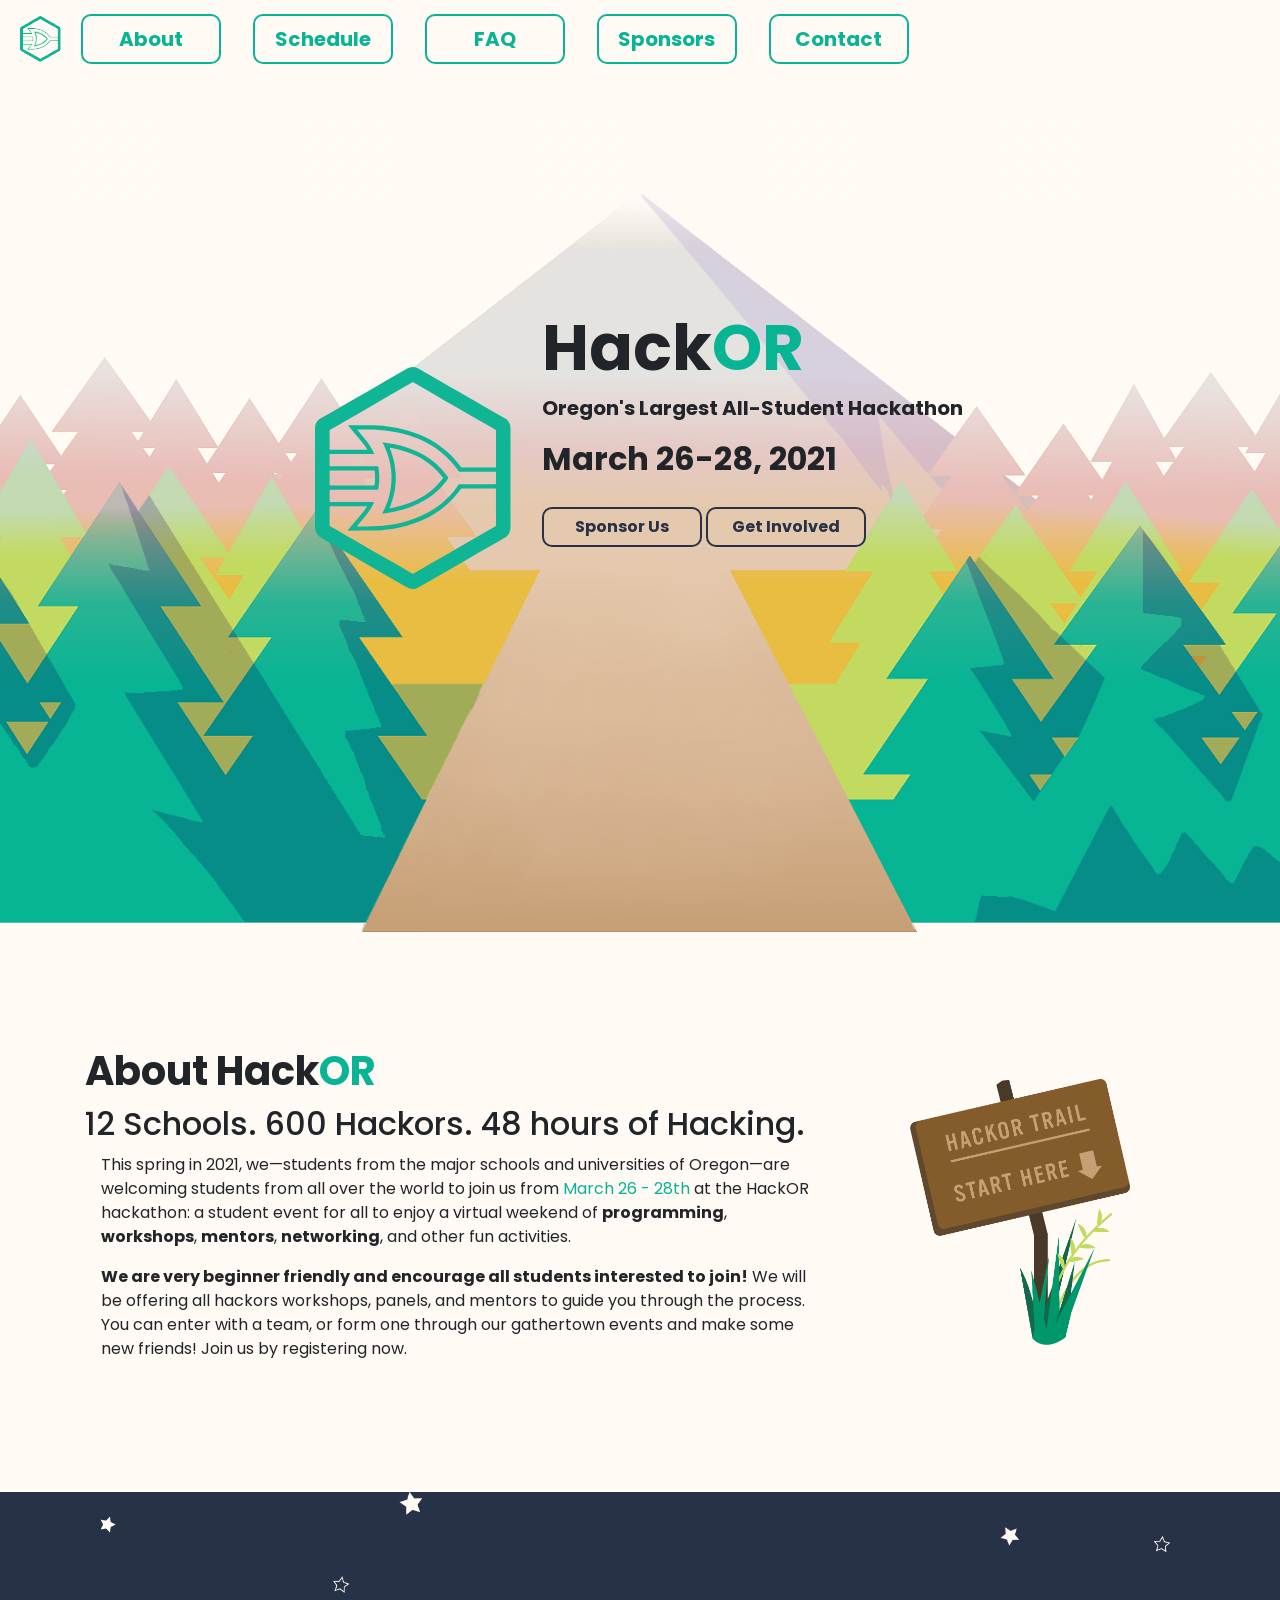
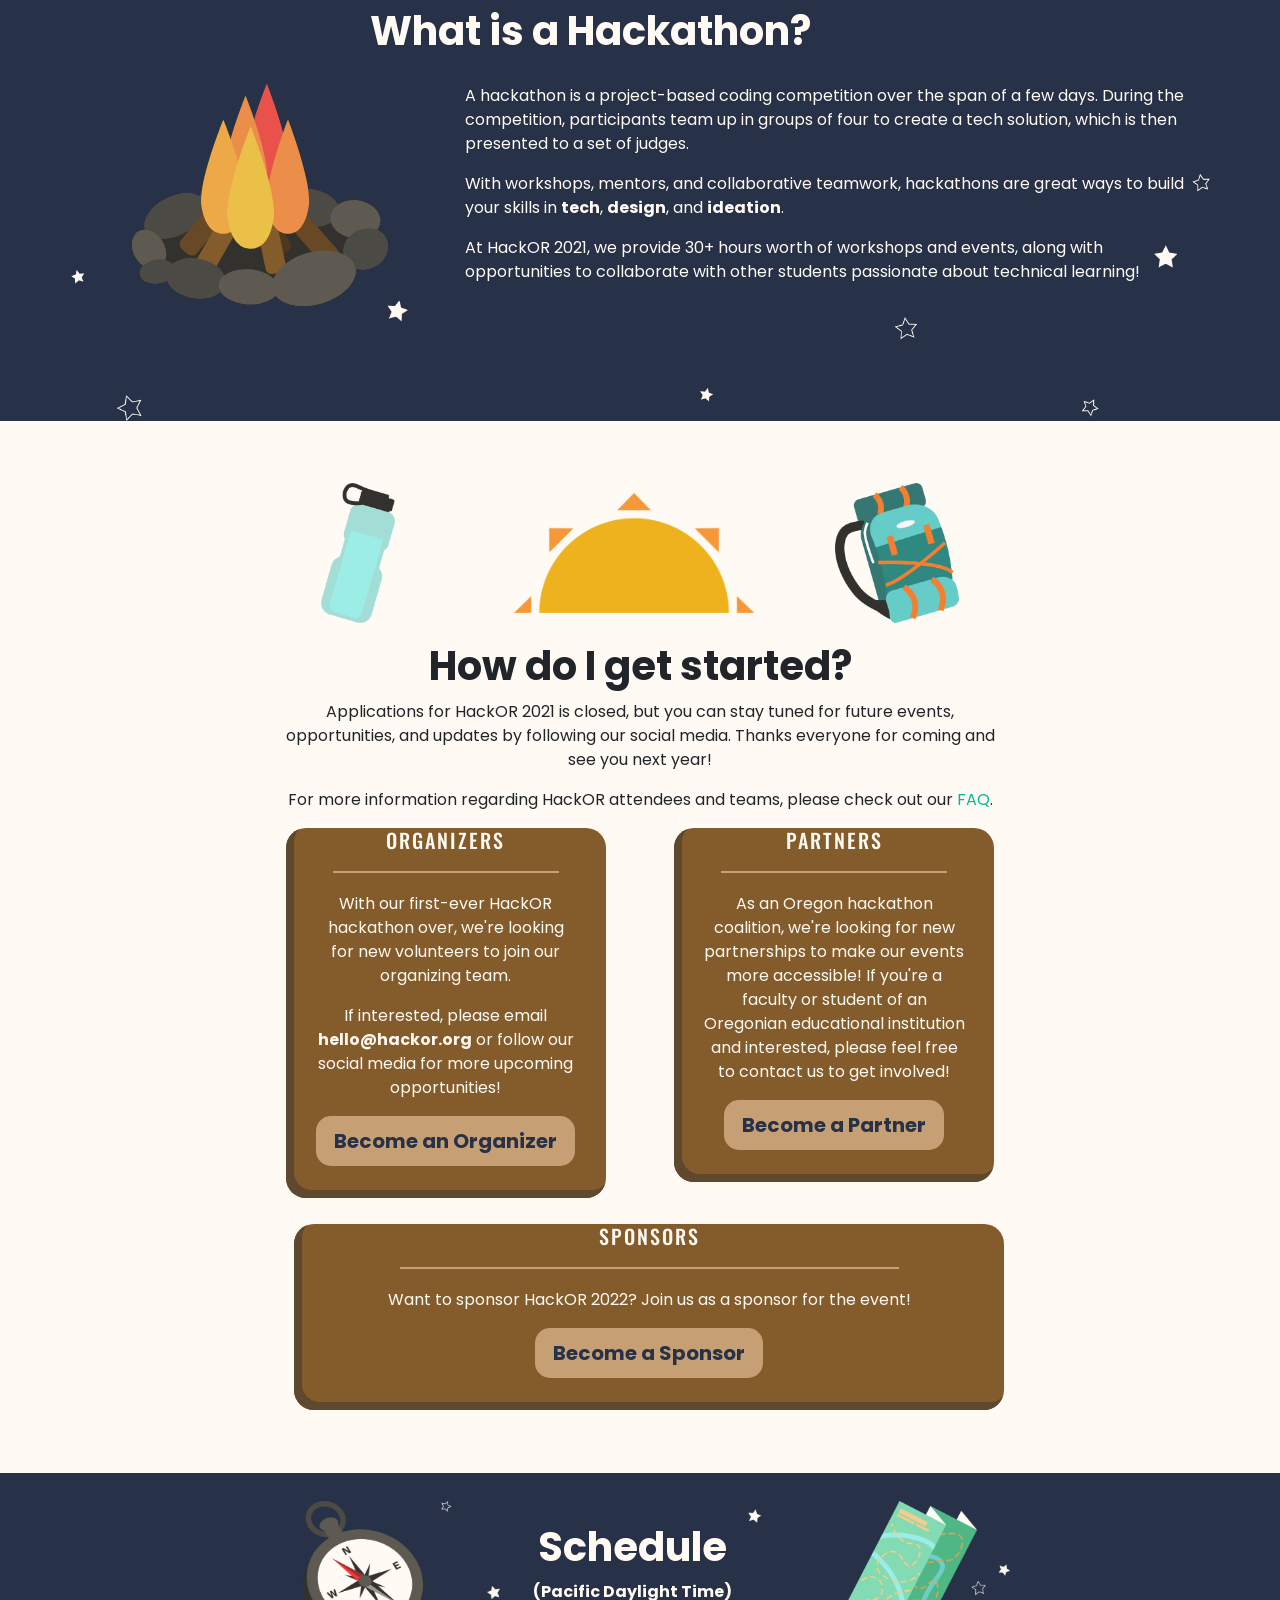
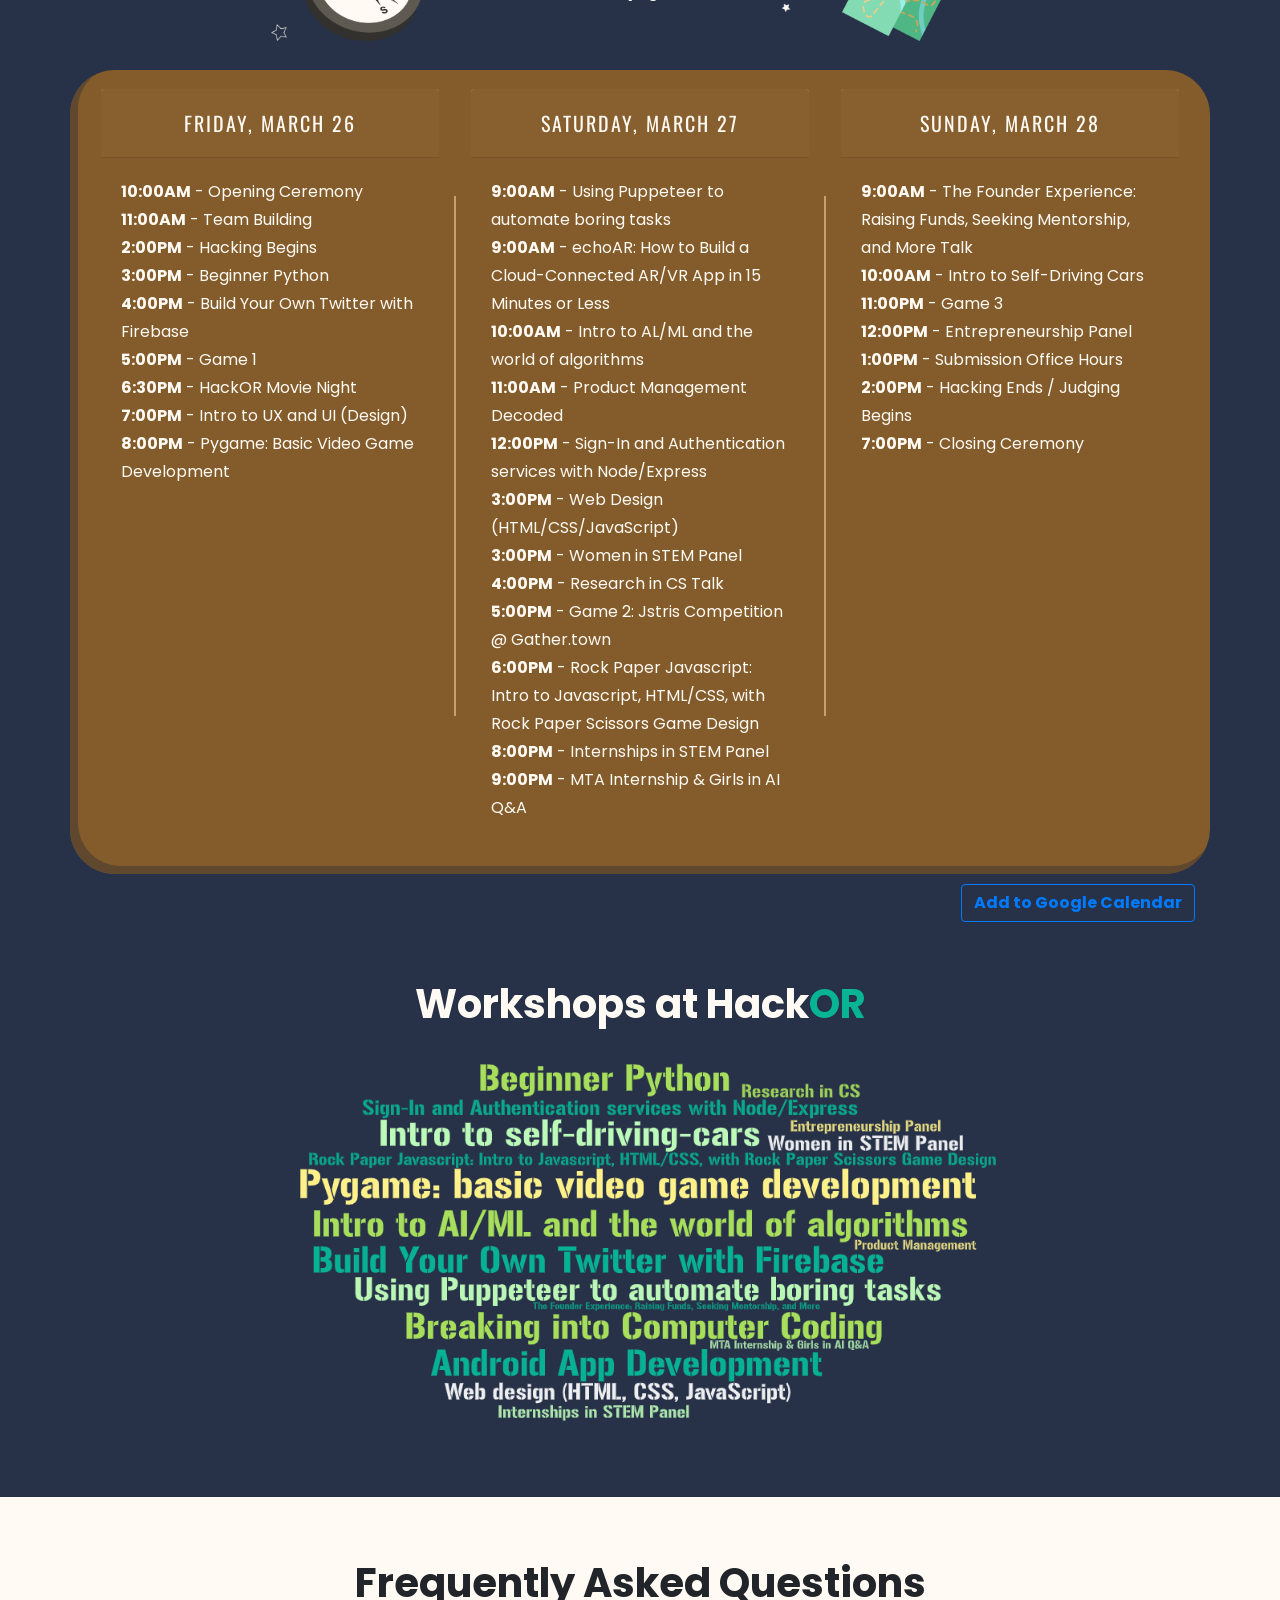
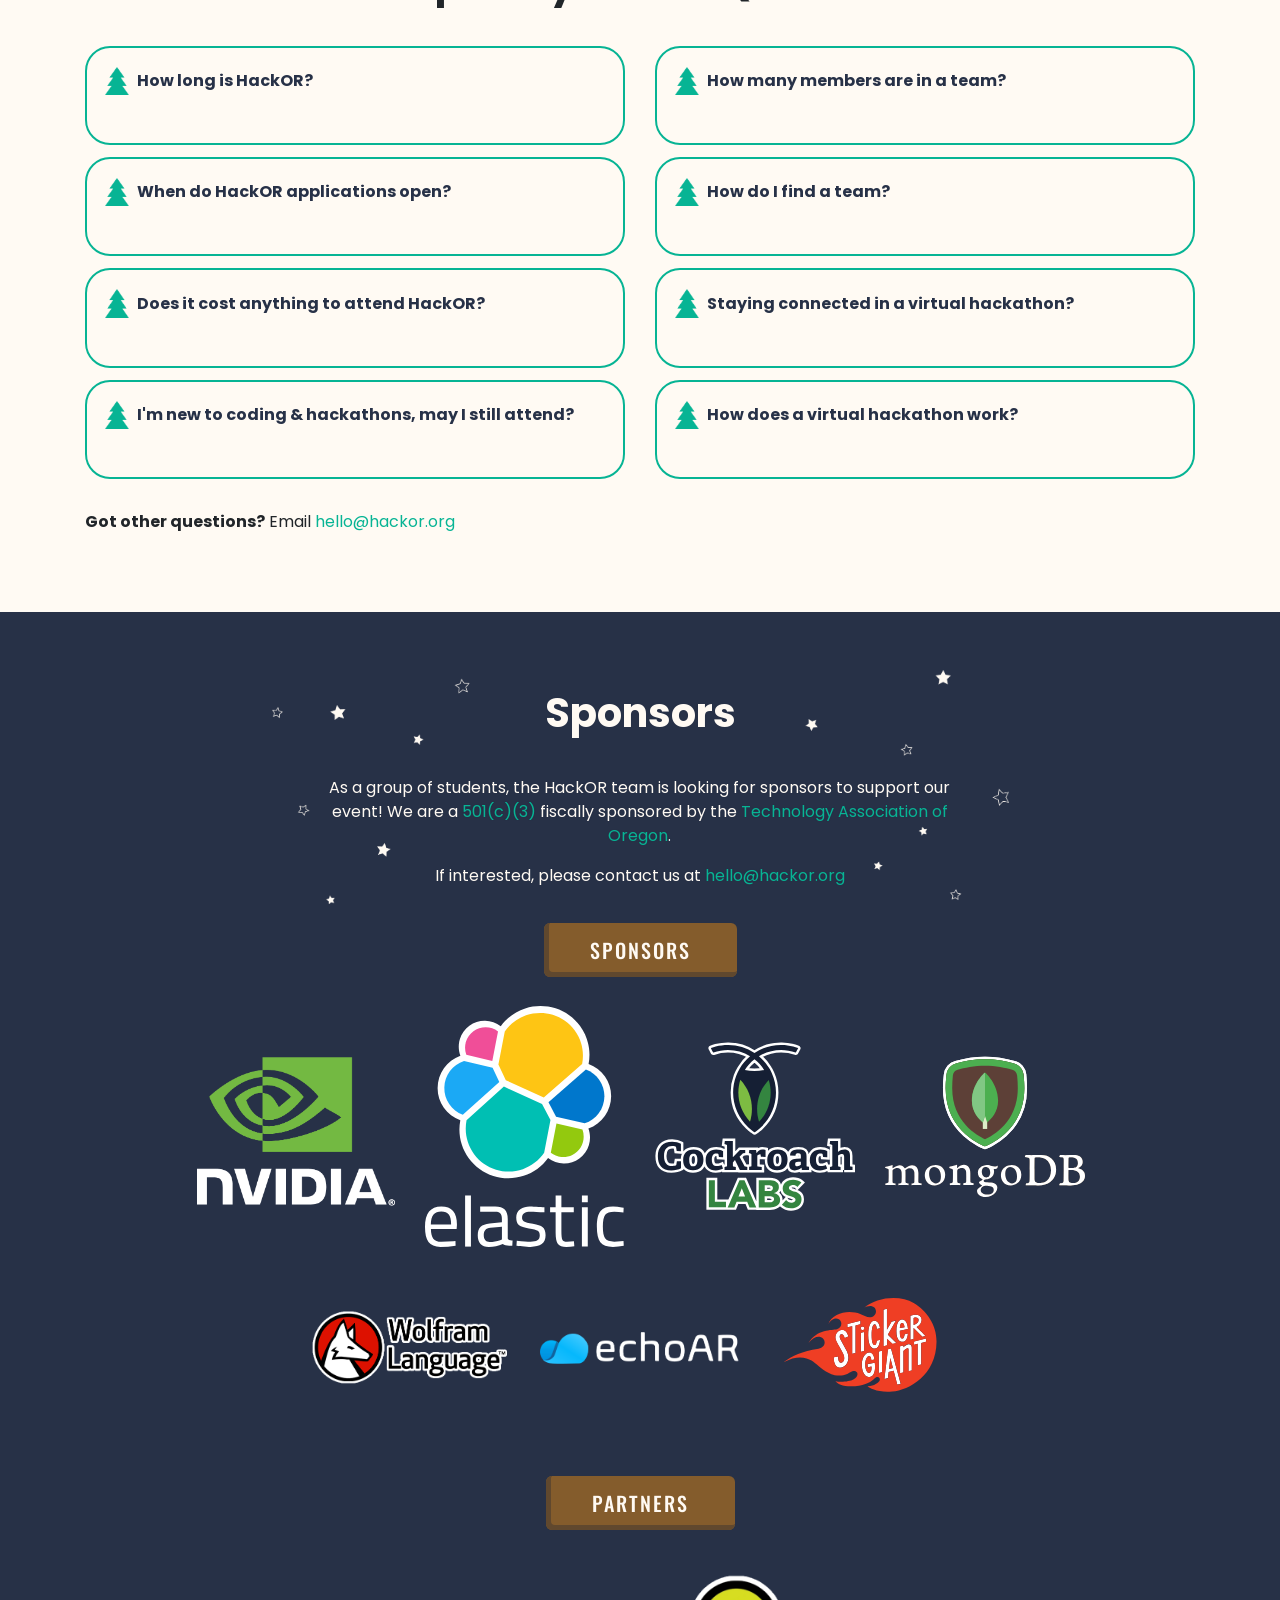
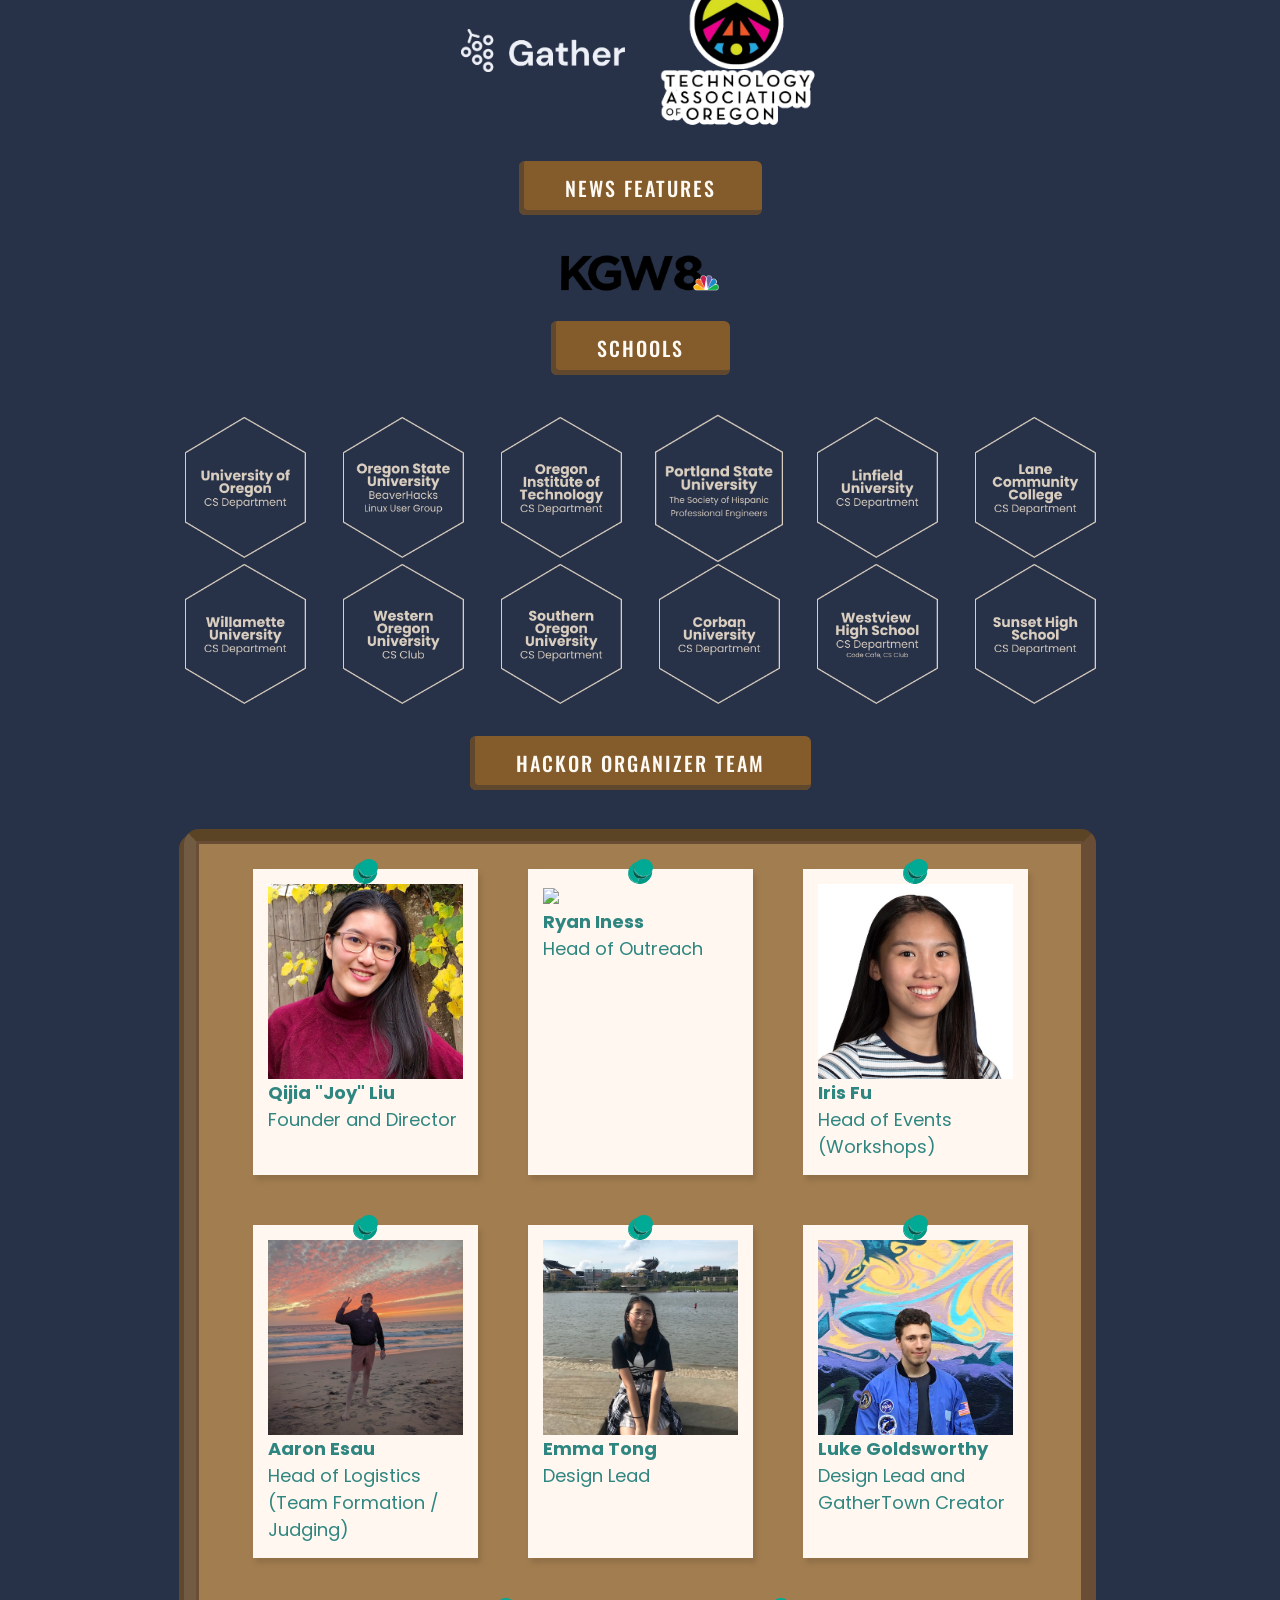
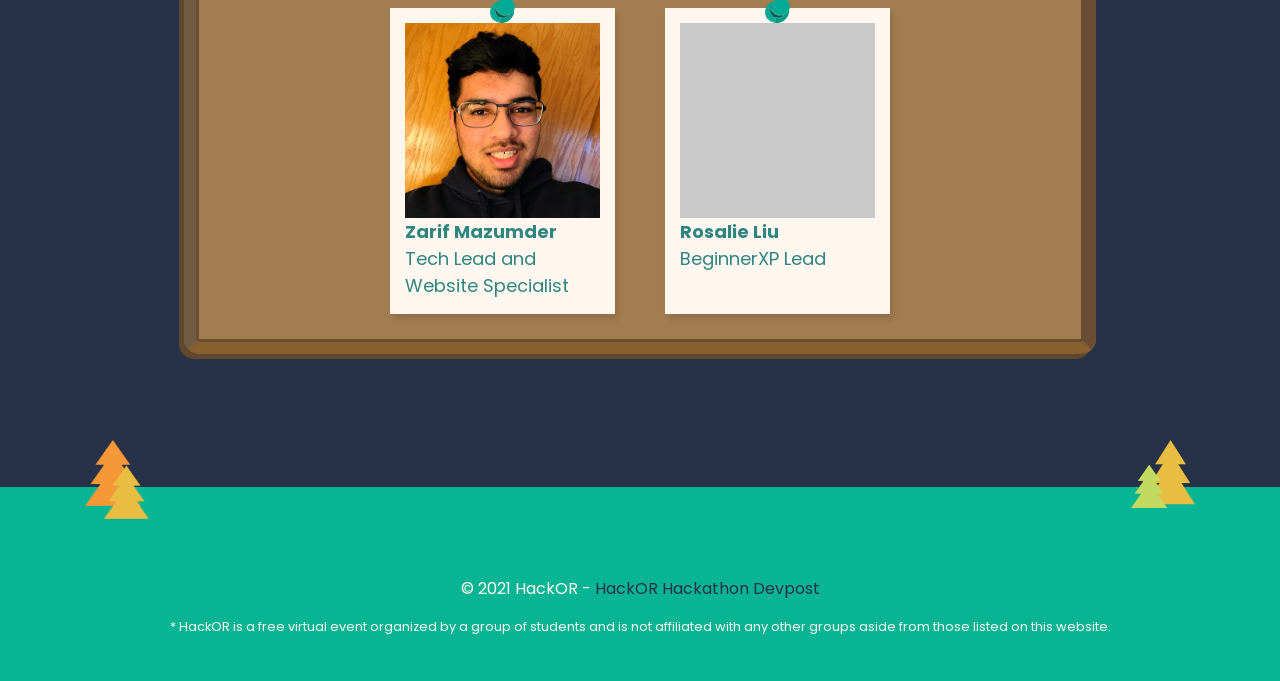
==== commit 57f43f7b: ":D" ====
--- a/index.html
+++ b/index.html
@@ -269,17 +269,54 @@
               For more information regarding HackOR attendees and teams, please check out our <a href="#faq">FAQ</a>.
             </p>
           </div>
+          <div class="row justify-content-center">
+            <div data-aos="fade" class="col-sm-auto text-center">
+              <div class="pathwaySign">
+                <i class="fas fa-arrow-alt-circle-left mt-3 mb-2"></i>
+                <h5>Organizers</h5>
+                <hr>
+                <p class="ml-4 mr-4">
+                  With our first-ever HackOR hackathon over, we're looking for new volunteers to join our organizing team. 
+                </p>
+                <p class="ml-4 mr-4">
+                  If interested, please email <a href="mailto:hello@hackor.org?subject=Becoming a HackOR Organizer&body=Hi :D">hello@hackor.org</a> or follow our social media for more upcoming opportunities!
+                </p>
+                <a class="button text-center" href="mailto:hello@hackor.org?subject=Becoming a HackOR Organizer&body=Hi :D" target="_blank">
+                  <button class="btn btn-outline-primary btn-lg" tabindex="-1" type="button"><b>Become an Organizer</b></button>
+                </a>
+              </div>
+            </div>
+            <div data-aos="fade" class="col-sm-auto text-center">
+              <div class="pathwaySign">
+                <i class="fas fa-arrow-alt-circle-right mt-3 mb-2"></i>
+                <h5>Partners</h5>
+                <hr>
+                <p class="ml-4 mr-4">
+                  As an Oregon hackathon coalition, we're looking for new partnerships to make our events more accessible!
+                  If you're a faculty or student of an Oregonian educational institution and interested, please feel free to contact 
+                   us to get involved!
+                </p>
+                <span class="d-inline-block" data-toggle="tooltip" title="Registration coming in February!">
+                  <a class="button" href="mailto:hello@hackor.org?subject=Becoming a HackOR Partner&body=Hi :D" tabindex="-1" data-mode="popup" target="_blank">
+                    <button class="btn btn-outline-primary btn-lg" type="button"><b>Become a Partner</b>
+                      <!--<script> (function() { var qs,js,q,s,d=document, gi=d.getElementById, ce=d.createElement, gt=d.getElementsByTagName, id="typef_orm_share", b="https://embed.typeform.com/"; if(!gi.call(d,id)){ js=ce.call(d,"script"); js.id=id; js.src=b+"embed.js"; q=gt.call(d,"script")[0]; q.parentNode.insertBefore(js,q) } })() </script>-->
+                    </button>
+                  </a>
+                </span>
+              </div>
+            </div>
+          </div>
           <div class="col-lg-8 align-content-center">
             <div class="text-center">
               <div class="pathwaySign bottomSign">
                 <i class="fas fa-arrow-alt-circle-down mt-3 mb-2"></i>
-                <h5>Organizers</h5>
+                <h5>Sponsors</h5>
                 <hr>
                 <p class="ml-4 mr-4">
-                  With our first-ever HackOR hackathon over, we're looking for new volunteers to join our organizing team. If interested, please email <a href="mailto:hello@hackor.org?subject=Becoming a HackOR Organizer&body=Hi :D">hello@hackor.org</a> or follow our social media for more upcoming opportunities!
+                  Want to sponsor HackOR 2022? Join us as a sponsor for the event!
                 </p>
-                <a class="button text-center" href="mailto:hello@hackor.org?subject=Becoming a HackOR Organizer&body=Hi :D" target="_blank">
-                  <button class="btn btn-outline-primary btn-lg" tabindex="-1" type="button"><b>Become an Organizer</b></button>
+                <a class="button text-center" href="mailto:hello@hackor.org?subject=Becoming a HackOR Sponsor&body=Hi :D" target="_blank">
+                  <button class="btn btn-outline-primary btn-lg" tabindex="-1" type="button"><b>Become a Sponsor</b></button>
                 </a>
               </div>
             </div>
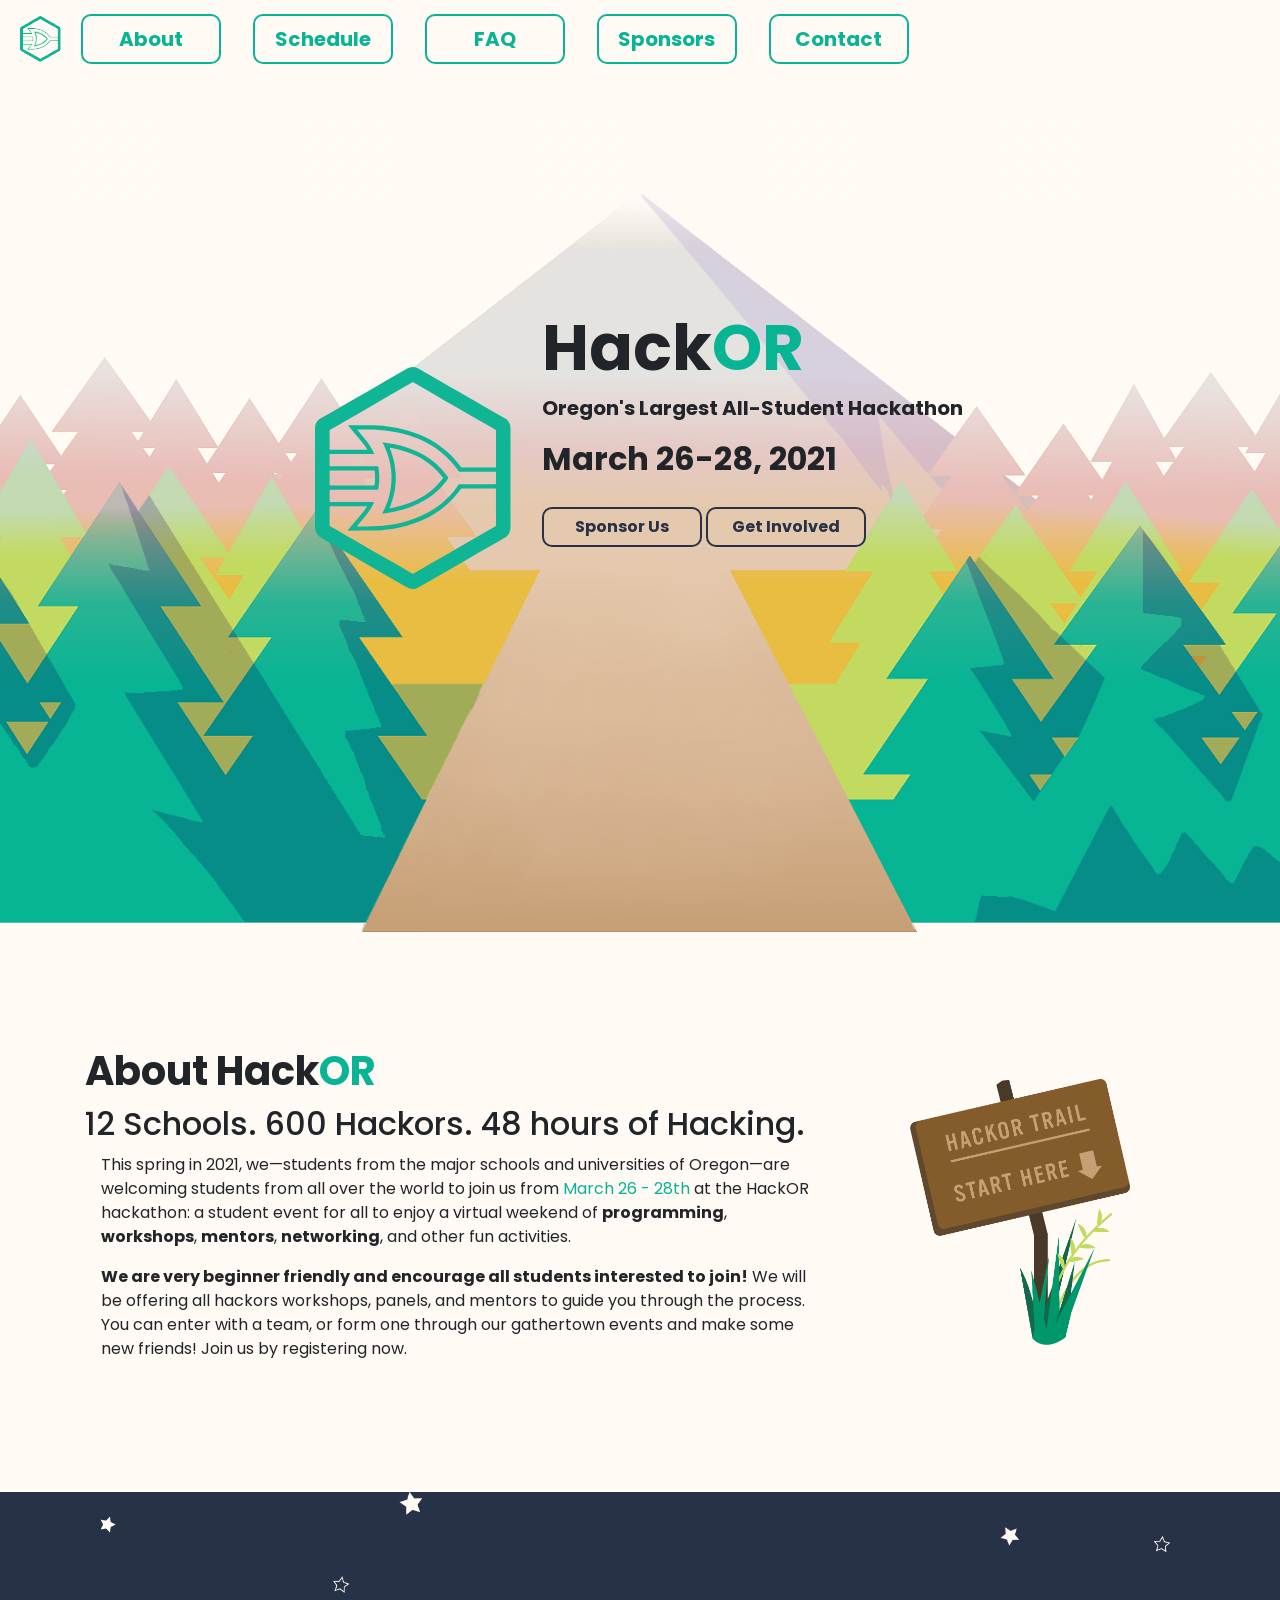
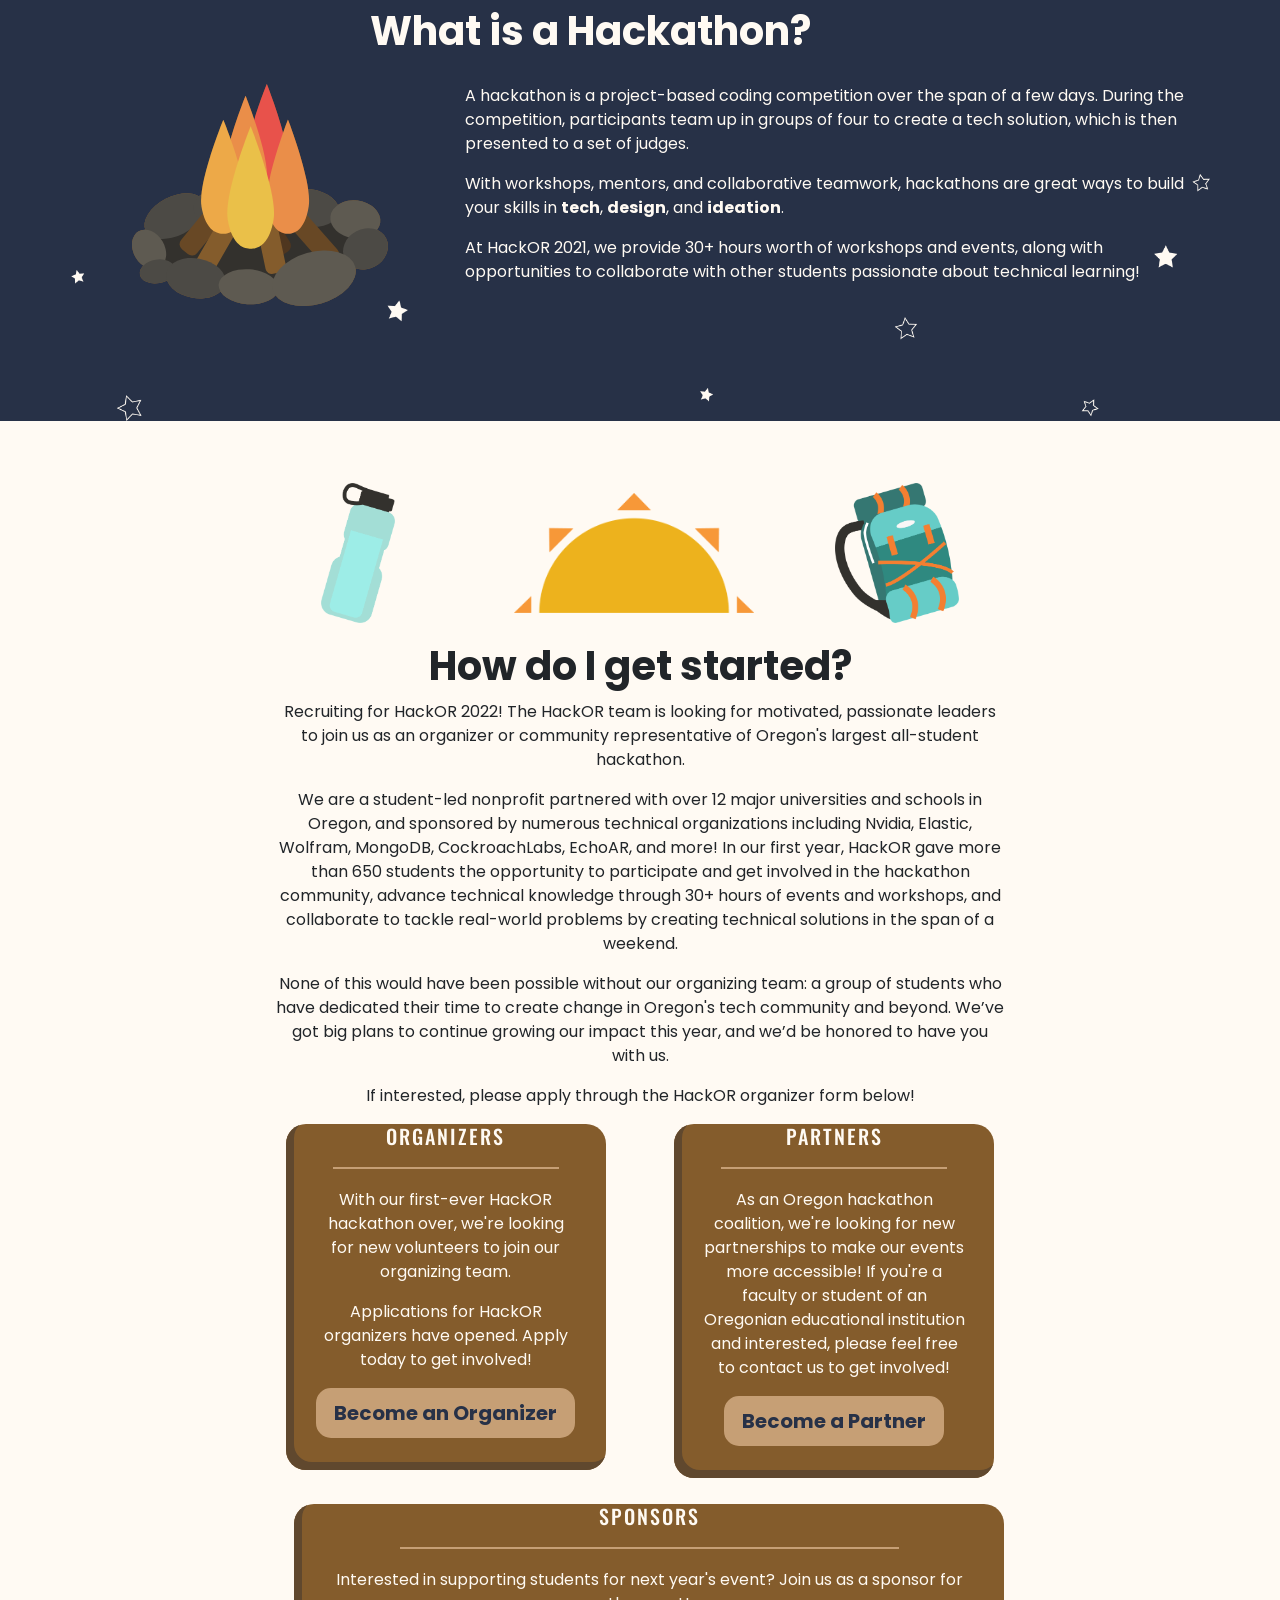
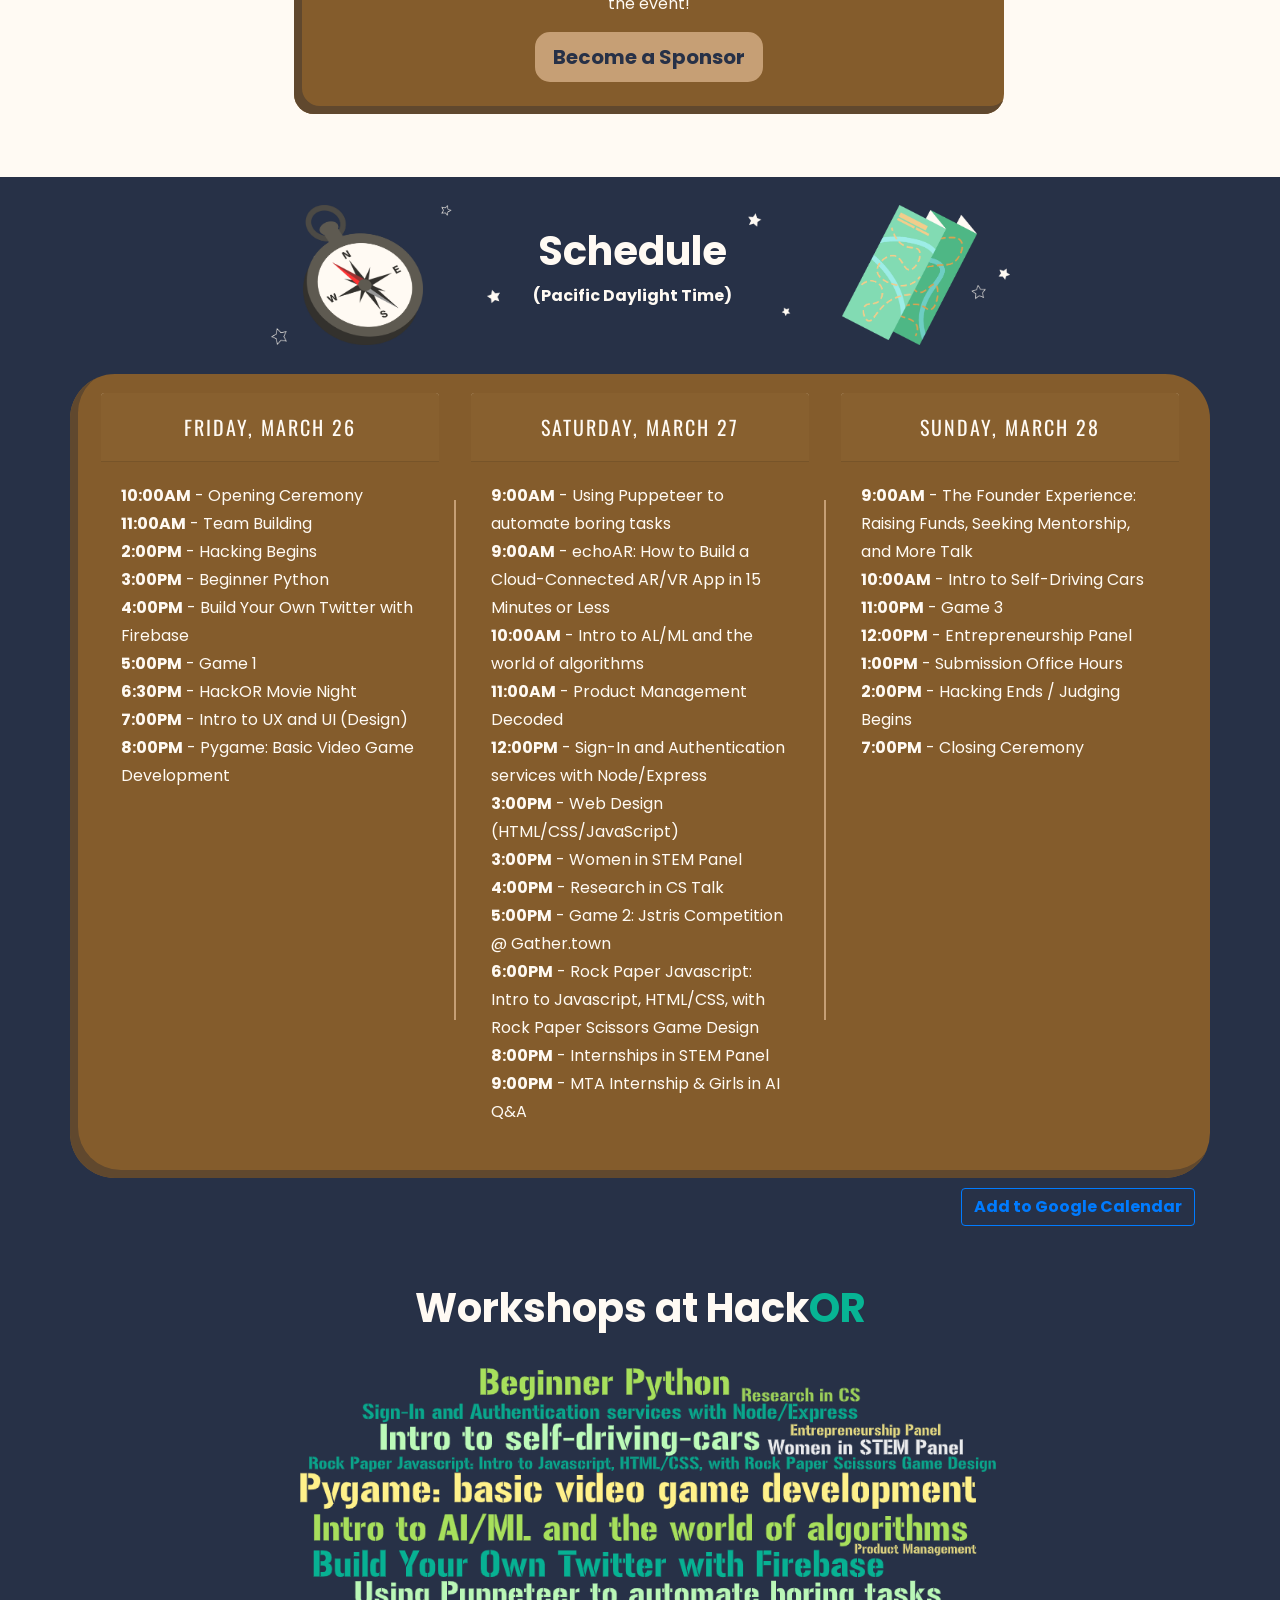
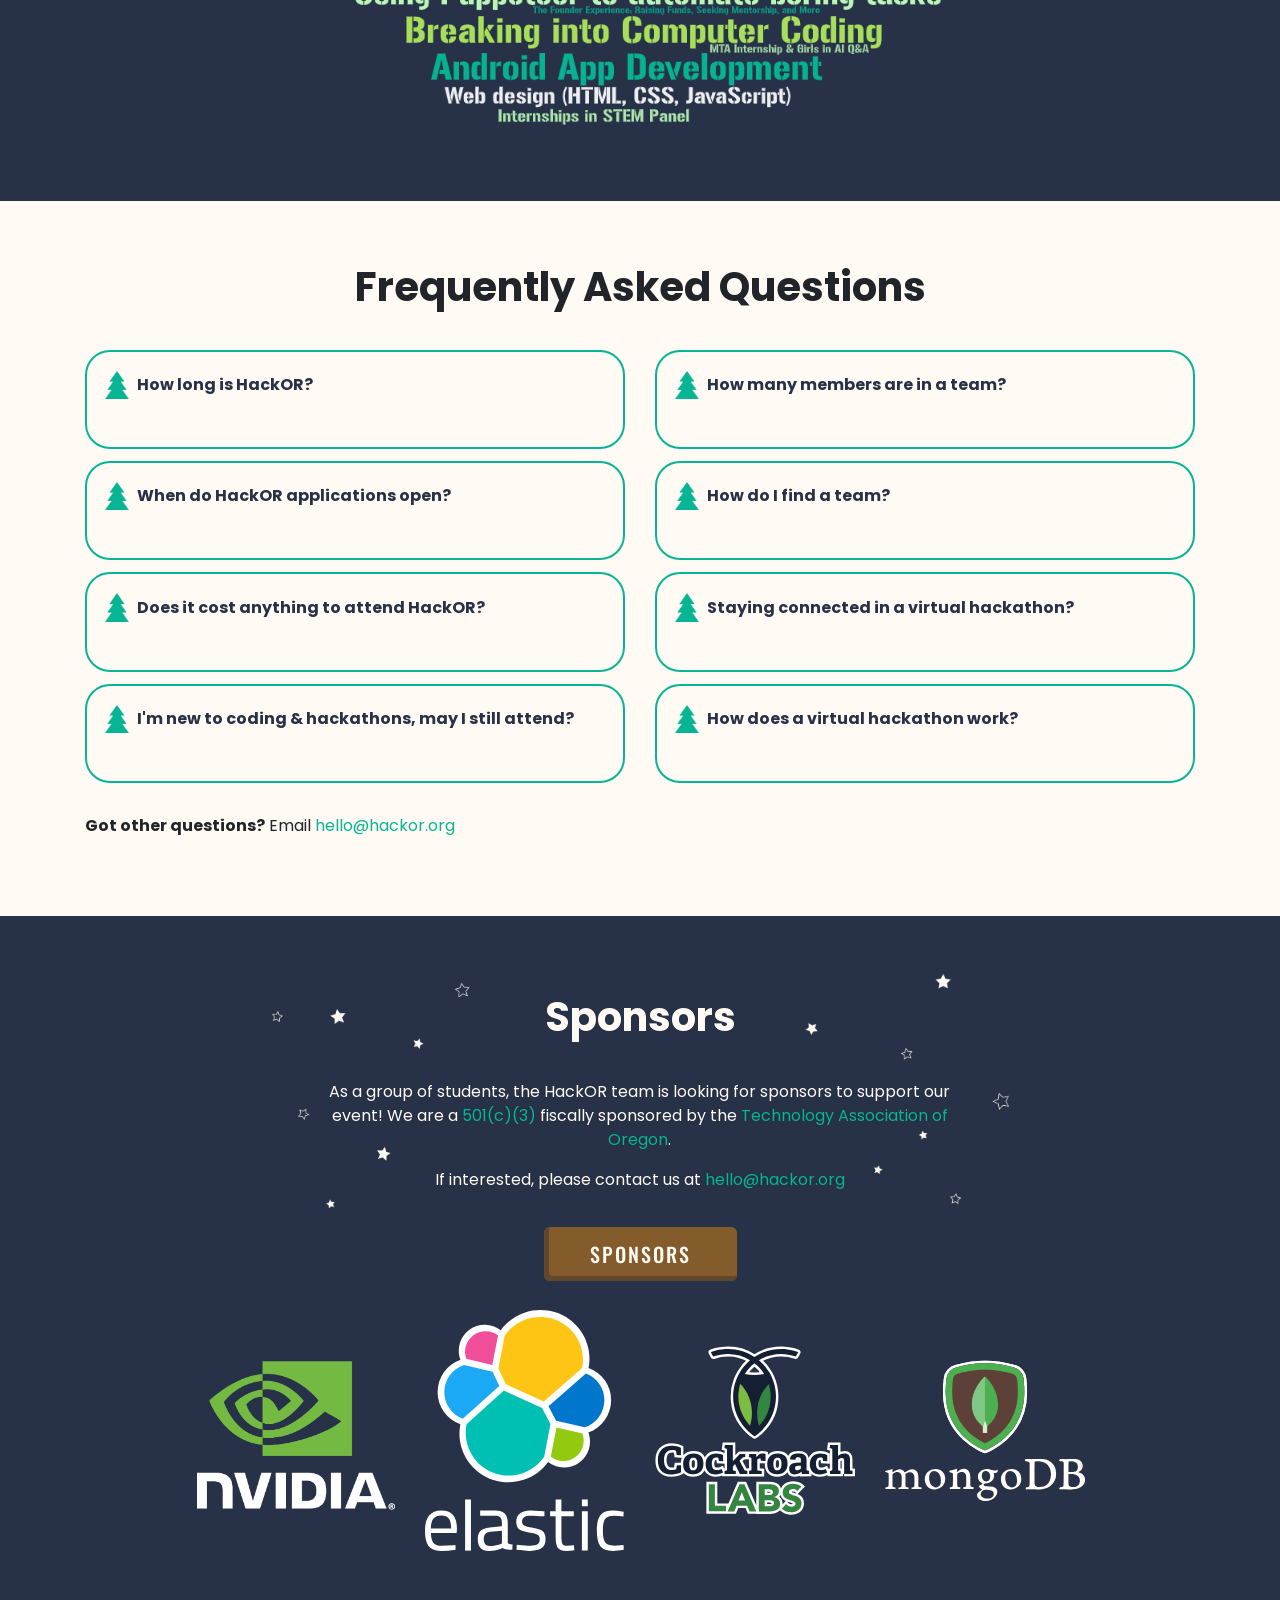
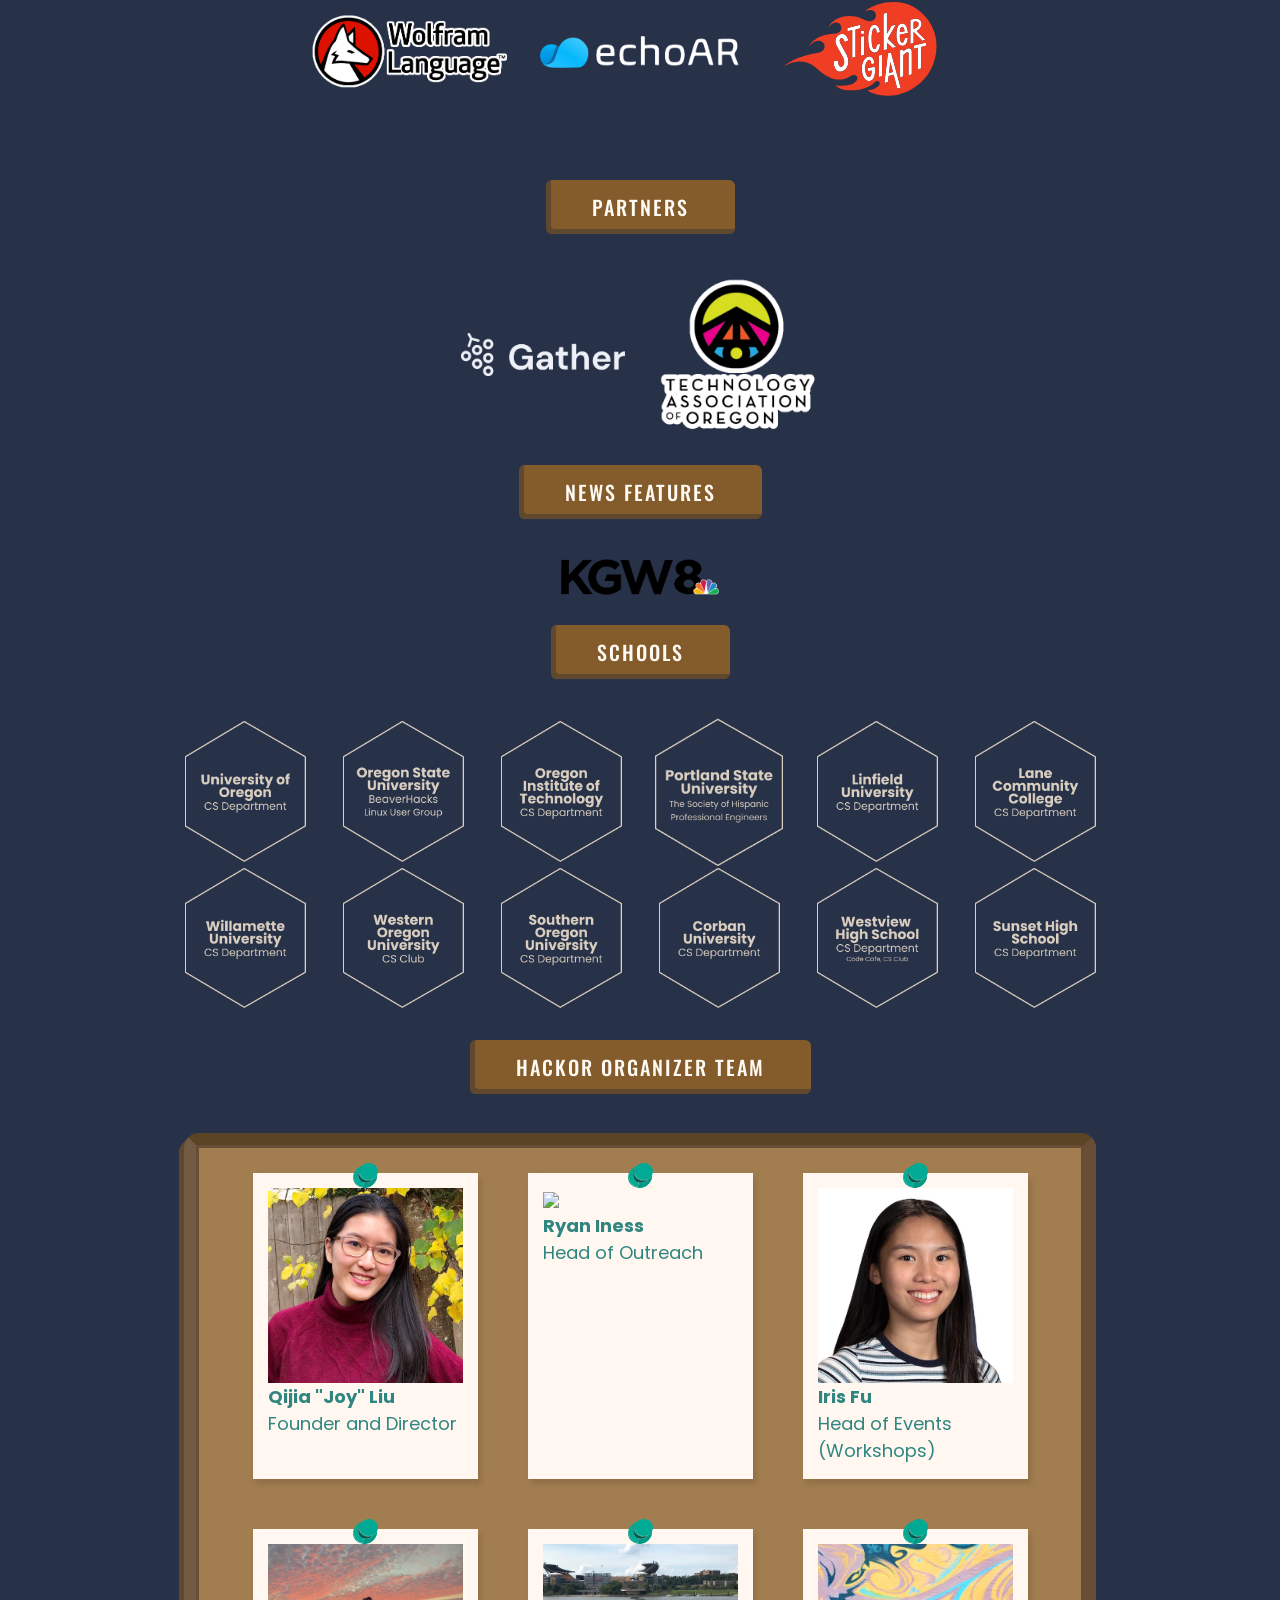
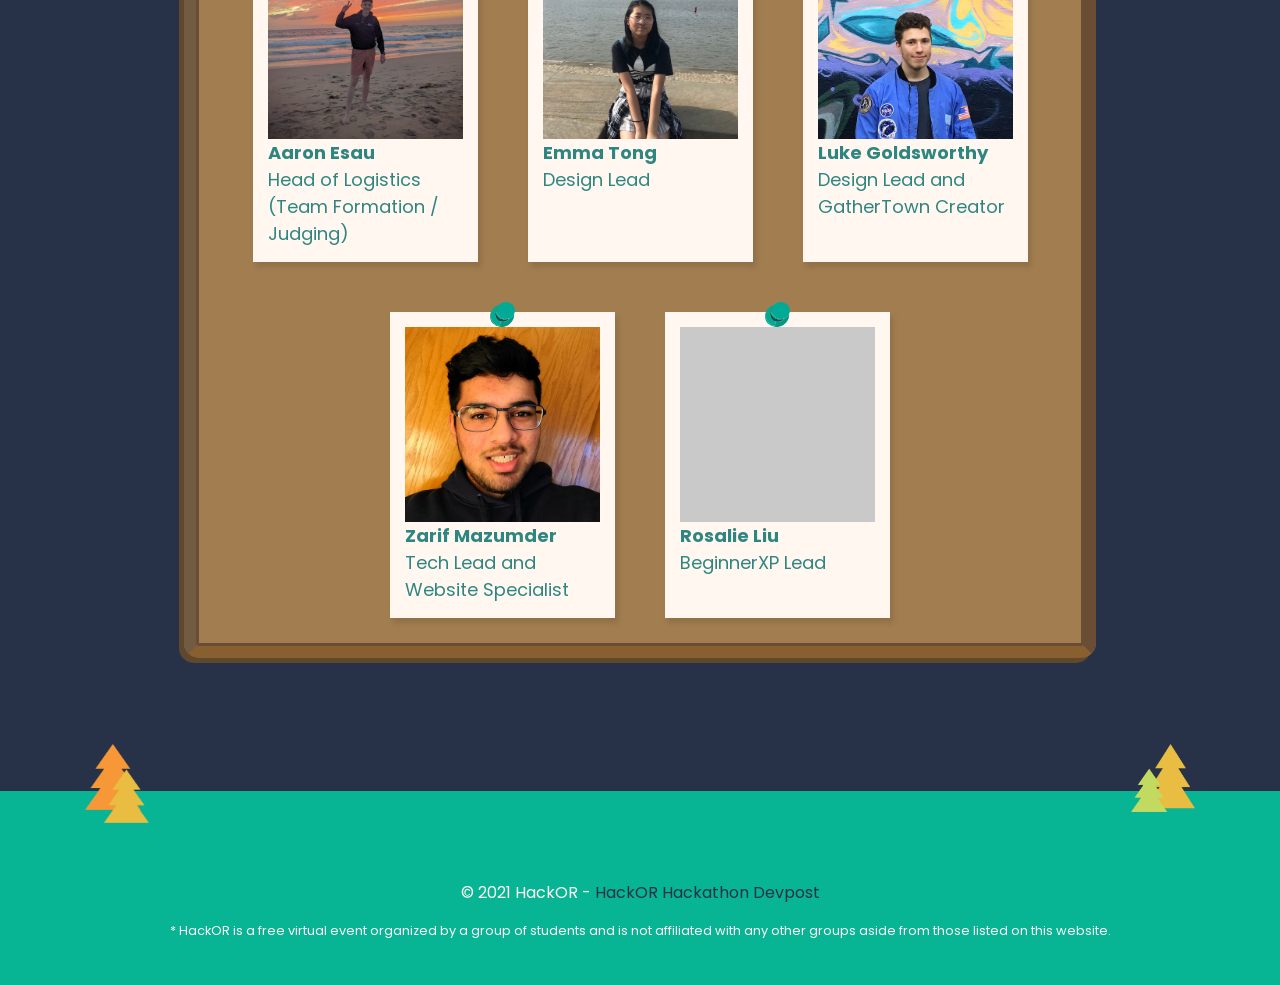
==== commit fbaa5505: "organizer" ====
--- a/index.html
+++ b/index.html
@@ -90,14 +90,12 @@
                     </div>
                   </div>
                   <div class="col-lg text-center mini-mobile-only">
-                    <!--<span data-aos="fade-up" data-aos-delay="400" class="d-inline-block" data-toggle="tooltip" title="Registration coming in February!">-->
-                    <span data-aos="fade-up" data-aos-delay="400" class="d-inline-block mb-2">
-                      <a class="button" href="https://hackor.devpost.com/" data-mode="popup" target="_blank">
-                        <button class="btn btn-outline-primary btn-lg" type="button"><b>View Submissions</b>
-                          <!--<script> (function() { var qs,js,q,s,d=document, gi=d.getElementById, ce=d.createElement, gt=d.getElementsByTagName, id="typef_orm_share", b="https://embed.typeform.com/"; if(!gi.call(d,id)){ js=ce.call(d,"script"); js.id=id; js.src=b+"embed.js"; q=gt.call(d,"script")[0]; q.parentNode.insertBefore(js,q) } })() </script>-->
-                        </button>
-                      </a>
-                    </span>
+                    <a class="button" href="mailto:hello@hackor.org?subject=Becoming a HackOR Sponsor&body=Hi :D" data-mode="popup" target="_blank">
+                      <button class="btn btn-outline-primary" type="button"><b>Sponsor Us</b></button>
+                    </a>
+                    <a class="button" href="#getStarted" data-mode="popup">
+                      <button class="btn btn-outline-primary" type="button"><b>Get Involved</b></button>
+                    </a>
                   </div>
                   <div class="row justify-content-left pt-3 desktop-only">
                     <div class="col-auto">
@@ -263,11 +261,14 @@
         <div class="row justify-content-center">
           <div class="col-lg-8 text-center">
             <p>
-              Applications for HackOR 2021 is closed, but you can stay tuned for future events, opportunities, and updates by following our social media. Thanks everyone for coming and see you next year!
-            </p>
+              Recruiting for HackOR 2022! The HackOR team is looking for motivated, passionate leaders to join us as an organizer or community representative of Oregon's largest all-student hackathon.            </p>
             <p>
-              For more information regarding HackOR attendees and teams, please check out our <a href="#faq">FAQ</a>.
-            </p>
+              We are a student-led nonprofit partnered with over 12 major universities and schools in Oregon, and sponsored by numerous technical organizations including Nvidia, Elastic, Wolfram, MongoDB, CockroachLabs, EchoAR, and more! In our first year, HackOR gave more than 650 students the opportunity to participate and get involved in the hackathon community, advance technical knowledge through 30+ hours of events and workshops, and collaborate to tackle real-world problems by creating technical solutions in the span of a weekend. 
+            </p>
+            <p>
+              None of this would have been possible without our organizing team: a group of students who have dedicated their time to create change in Oregon's tech community and beyond. We’ve got big plans to continue growing our impact this year, and we’d be honored to have you with us.
+            </p>
+            <p>If interested, please apply through the HackOR organizer form below!</p>
           </div>
           <div class="row justify-content-center">
             <div data-aos="fade" class="col-sm-auto text-center">
@@ -279,9 +280,9 @@
                   With our first-ever HackOR hackathon over, we're looking for new volunteers to join our organizing team. 
                 </p>
                 <p class="ml-4 mr-4">
-                  If interested, please email <a href="mailto:hello@hackor.org?subject=Becoming a HackOR Organizer&body=Hi :D">hello@hackor.org</a> or follow our social media for more upcoming opportunities!
+                  Applications for HackOR organizers have opened. Apply today to get involved!
                 </p>
-                <a class="button text-center" href="mailto:hello@hackor.org?subject=Becoming a HackOR Organizer&body=Hi :D" target="_blank">
+                <a class="button text-center" href="http://organizer.hackor.org" target="_blank">
                   <button class="btn btn-outline-primary btn-lg" tabindex="-1" type="button"><b>Become an Organizer</b></button>
                 </a>
               </div>
@@ -313,7 +314,7 @@
                 <h5>Sponsors</h5>
                 <hr>
                 <p class="ml-4 mr-4">
-                  Want to sponsor HackOR 2022? Join us as a sponsor for the event!
+                  Interested in supporting students for next year's event? Join us as a sponsor for the event!
                 </p>
                 <a class="button text-center" href="mailto:hello@hackor.org?subject=Becoming a HackOR Sponsor&body=Hi :D" target="_blank">
                   <button class="btn btn-outline-primary btn-lg" tabindex="-1" type="button"><b>Become a Sponsor</b></button>
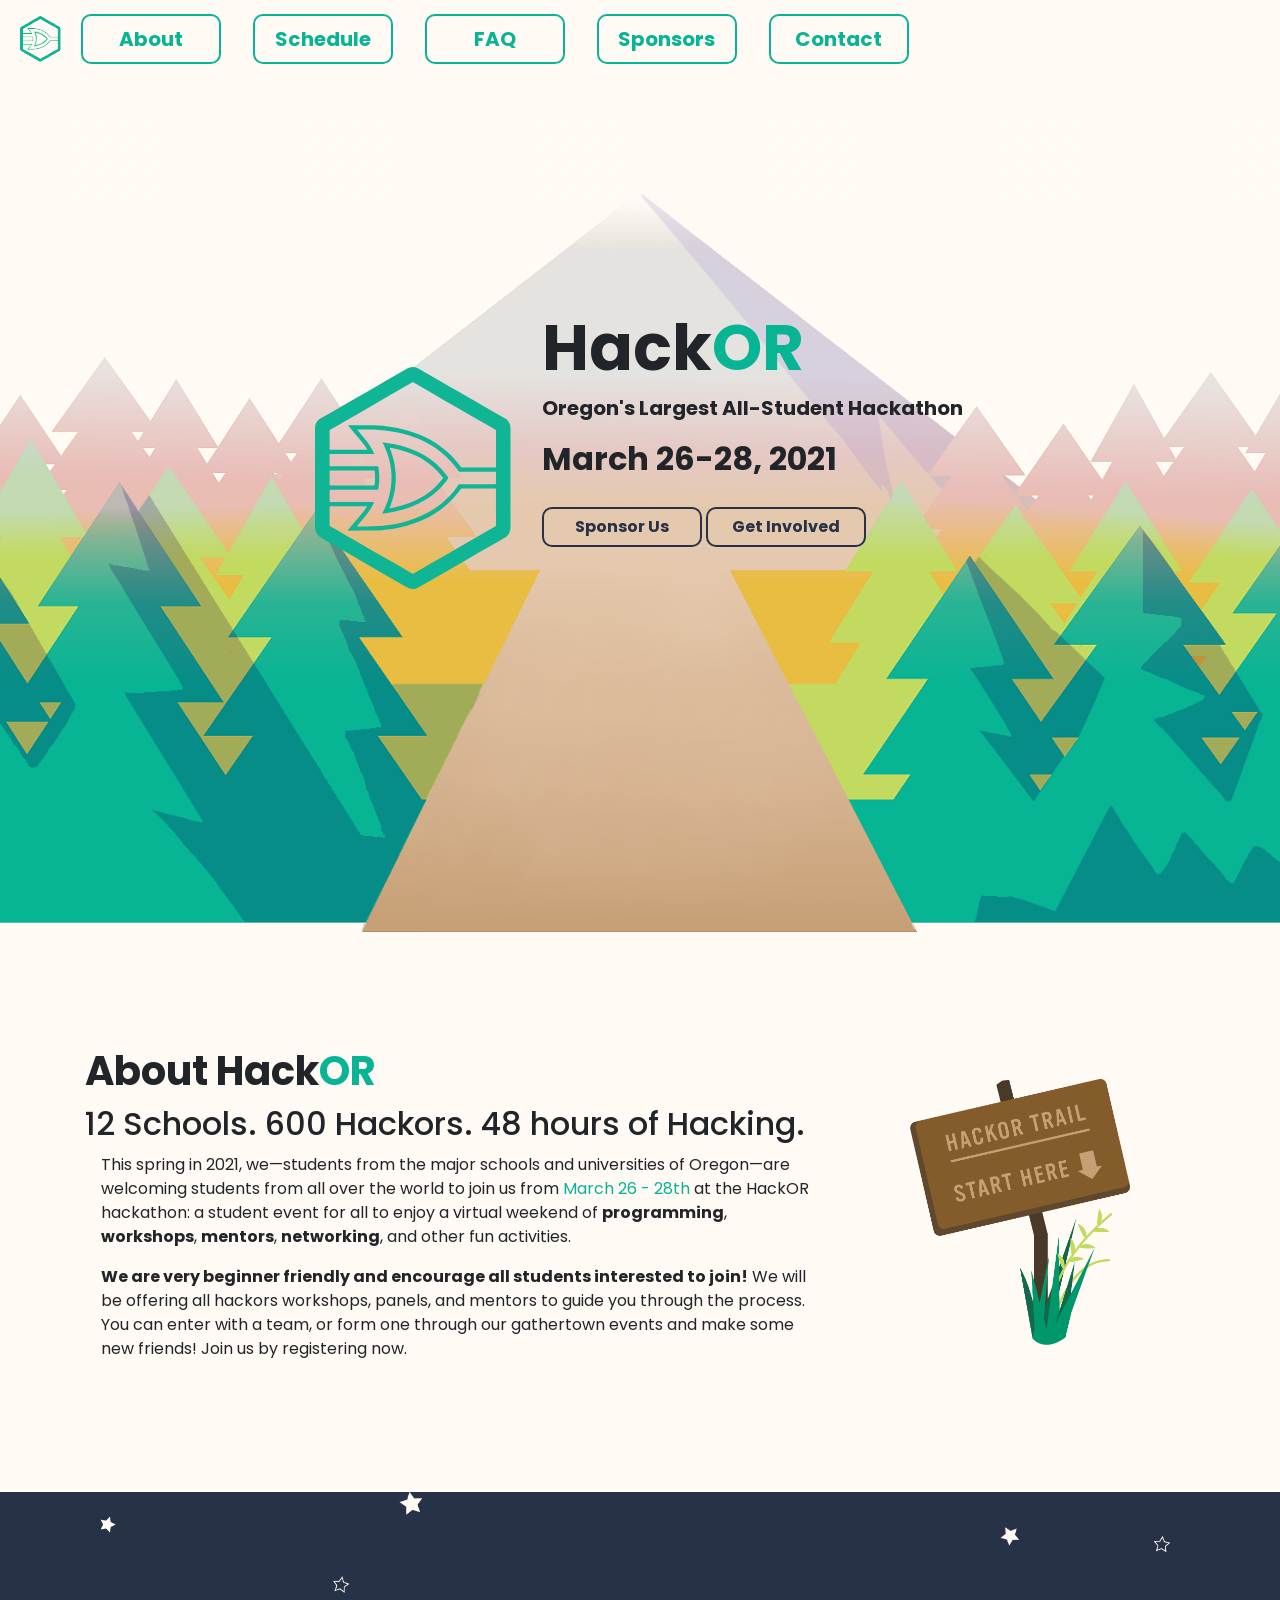
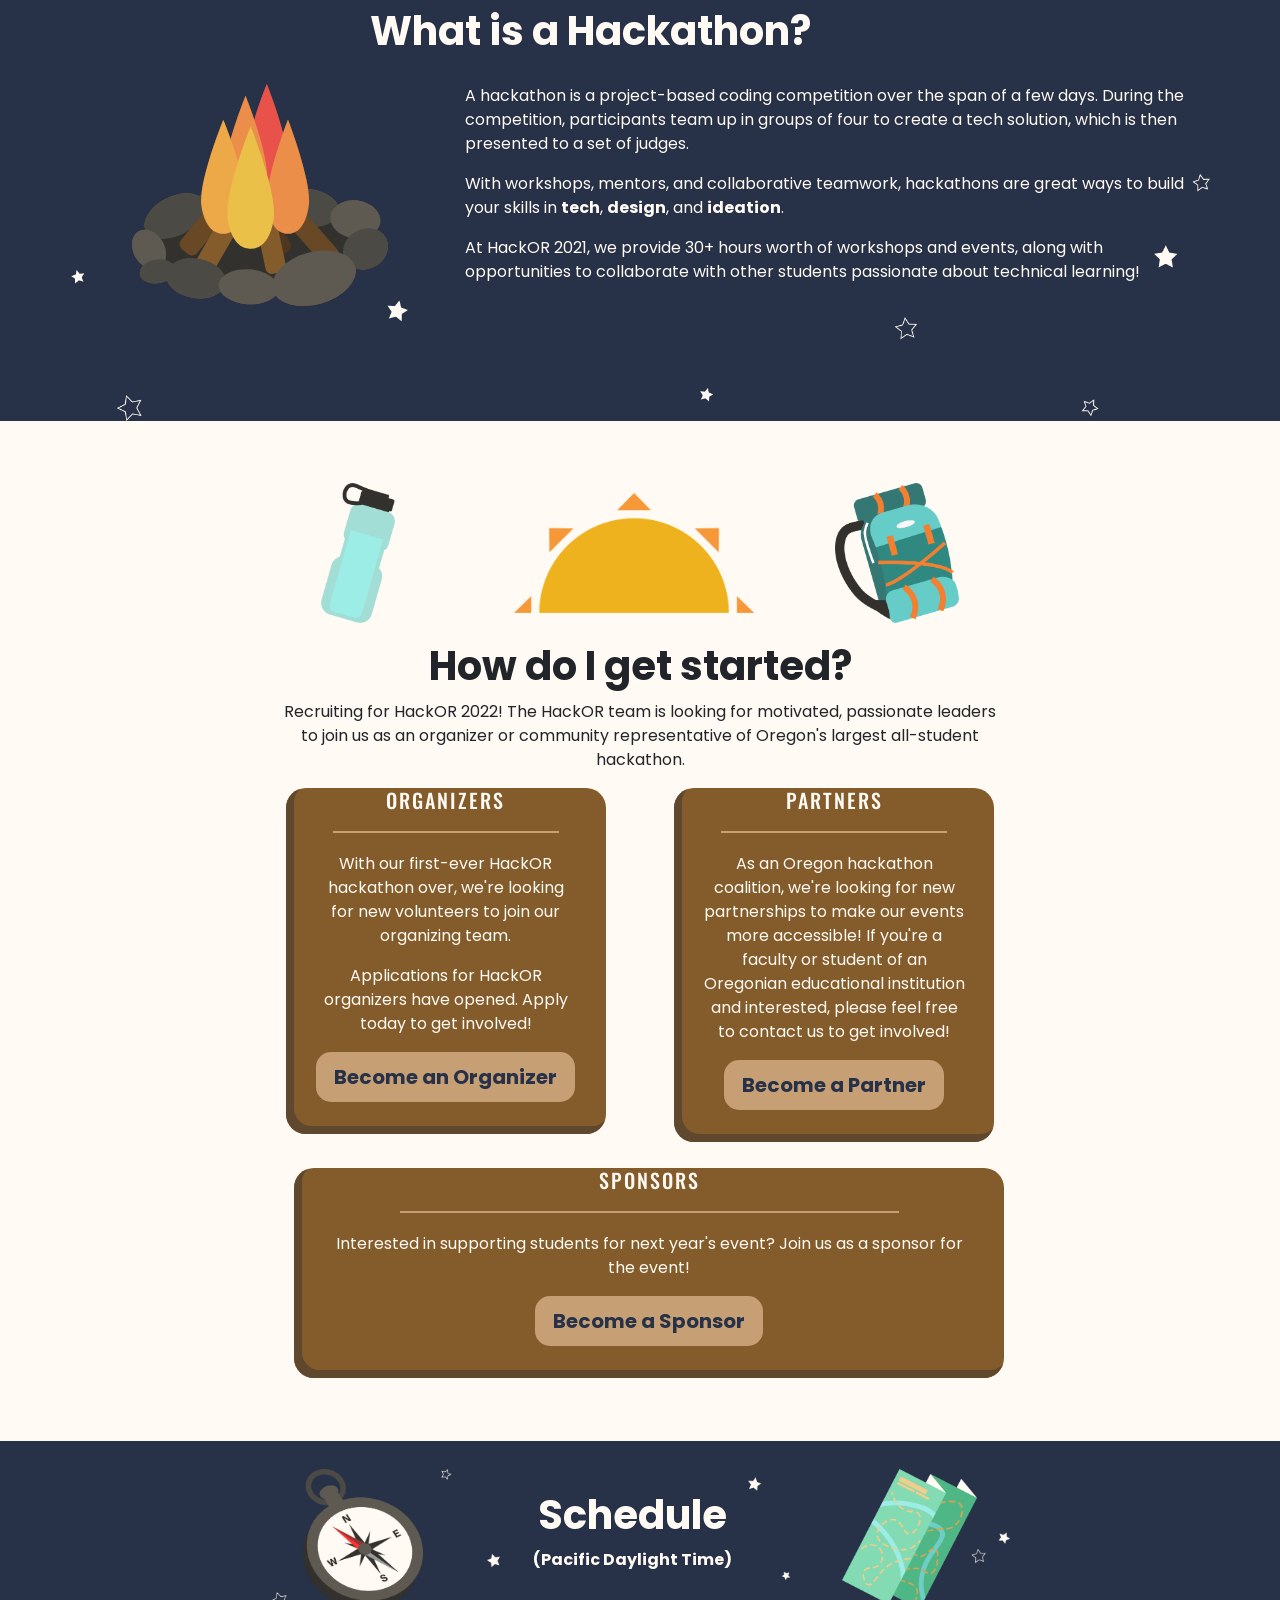
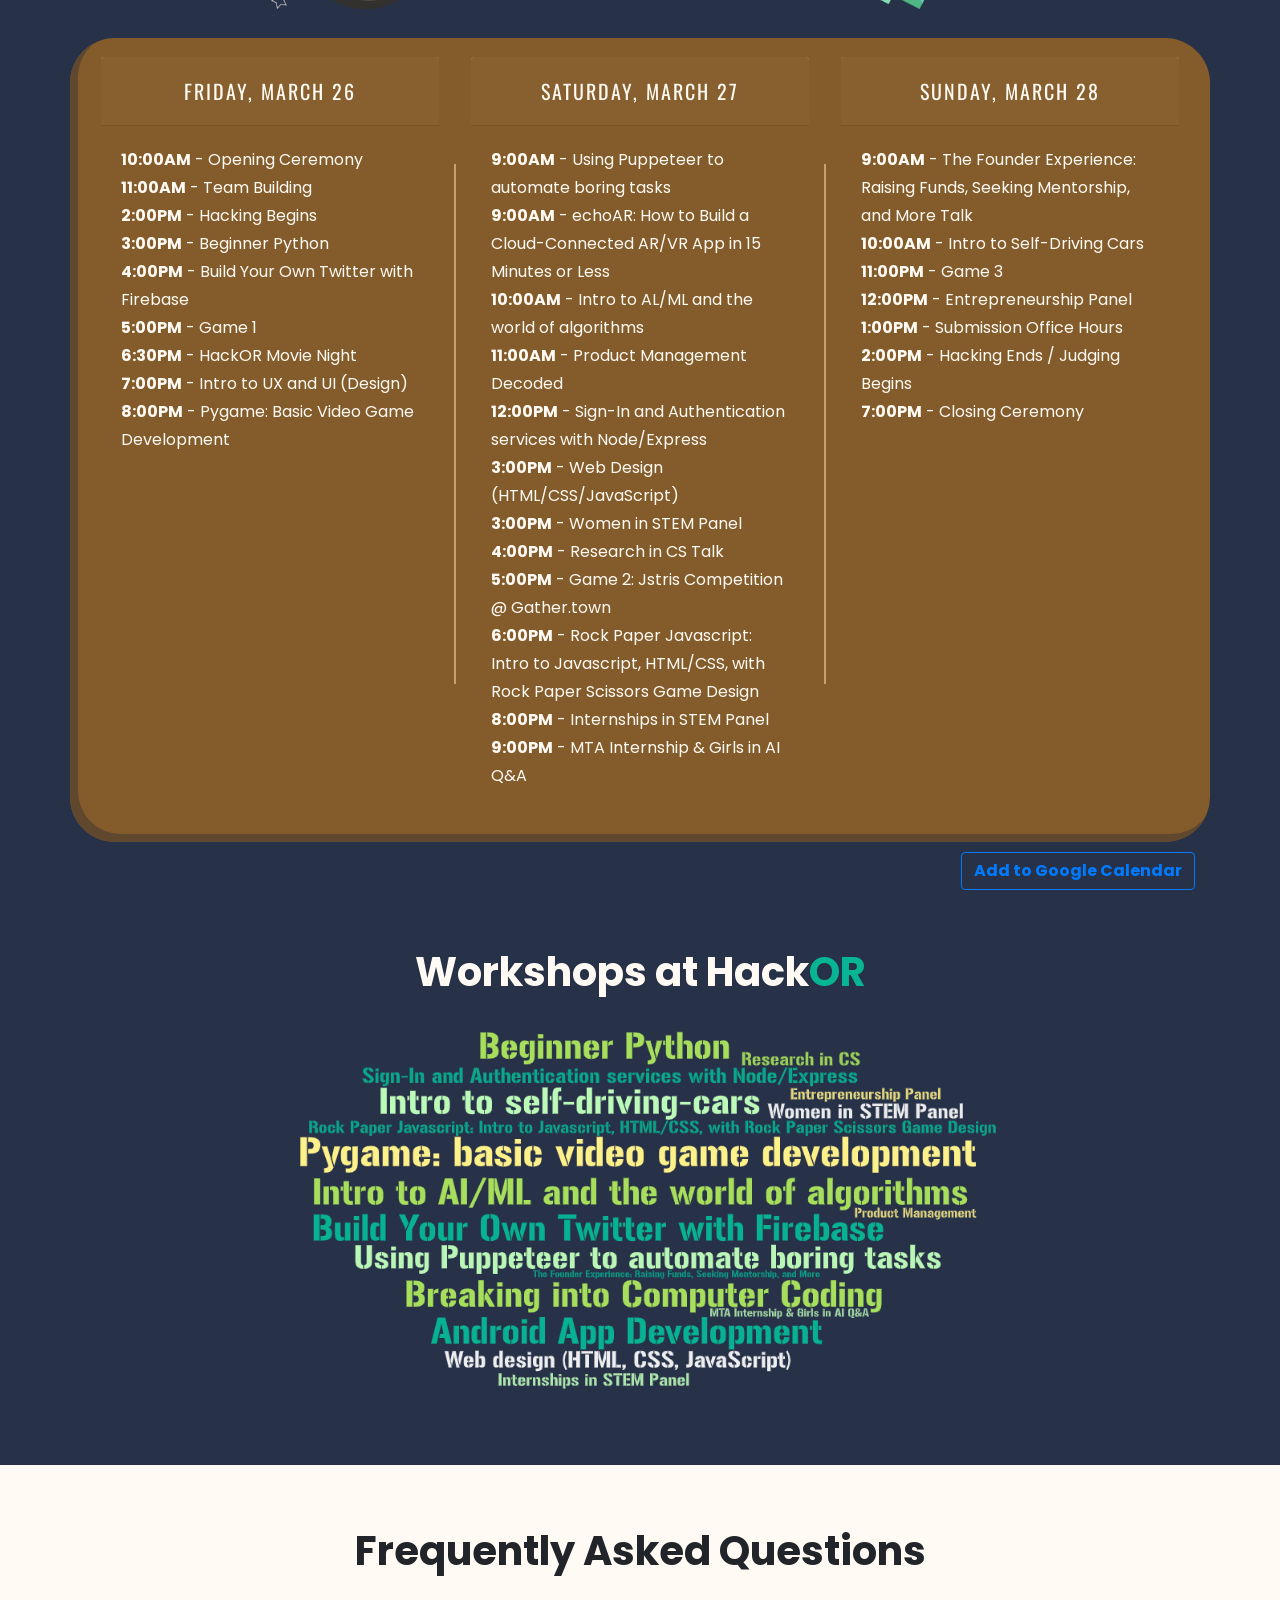
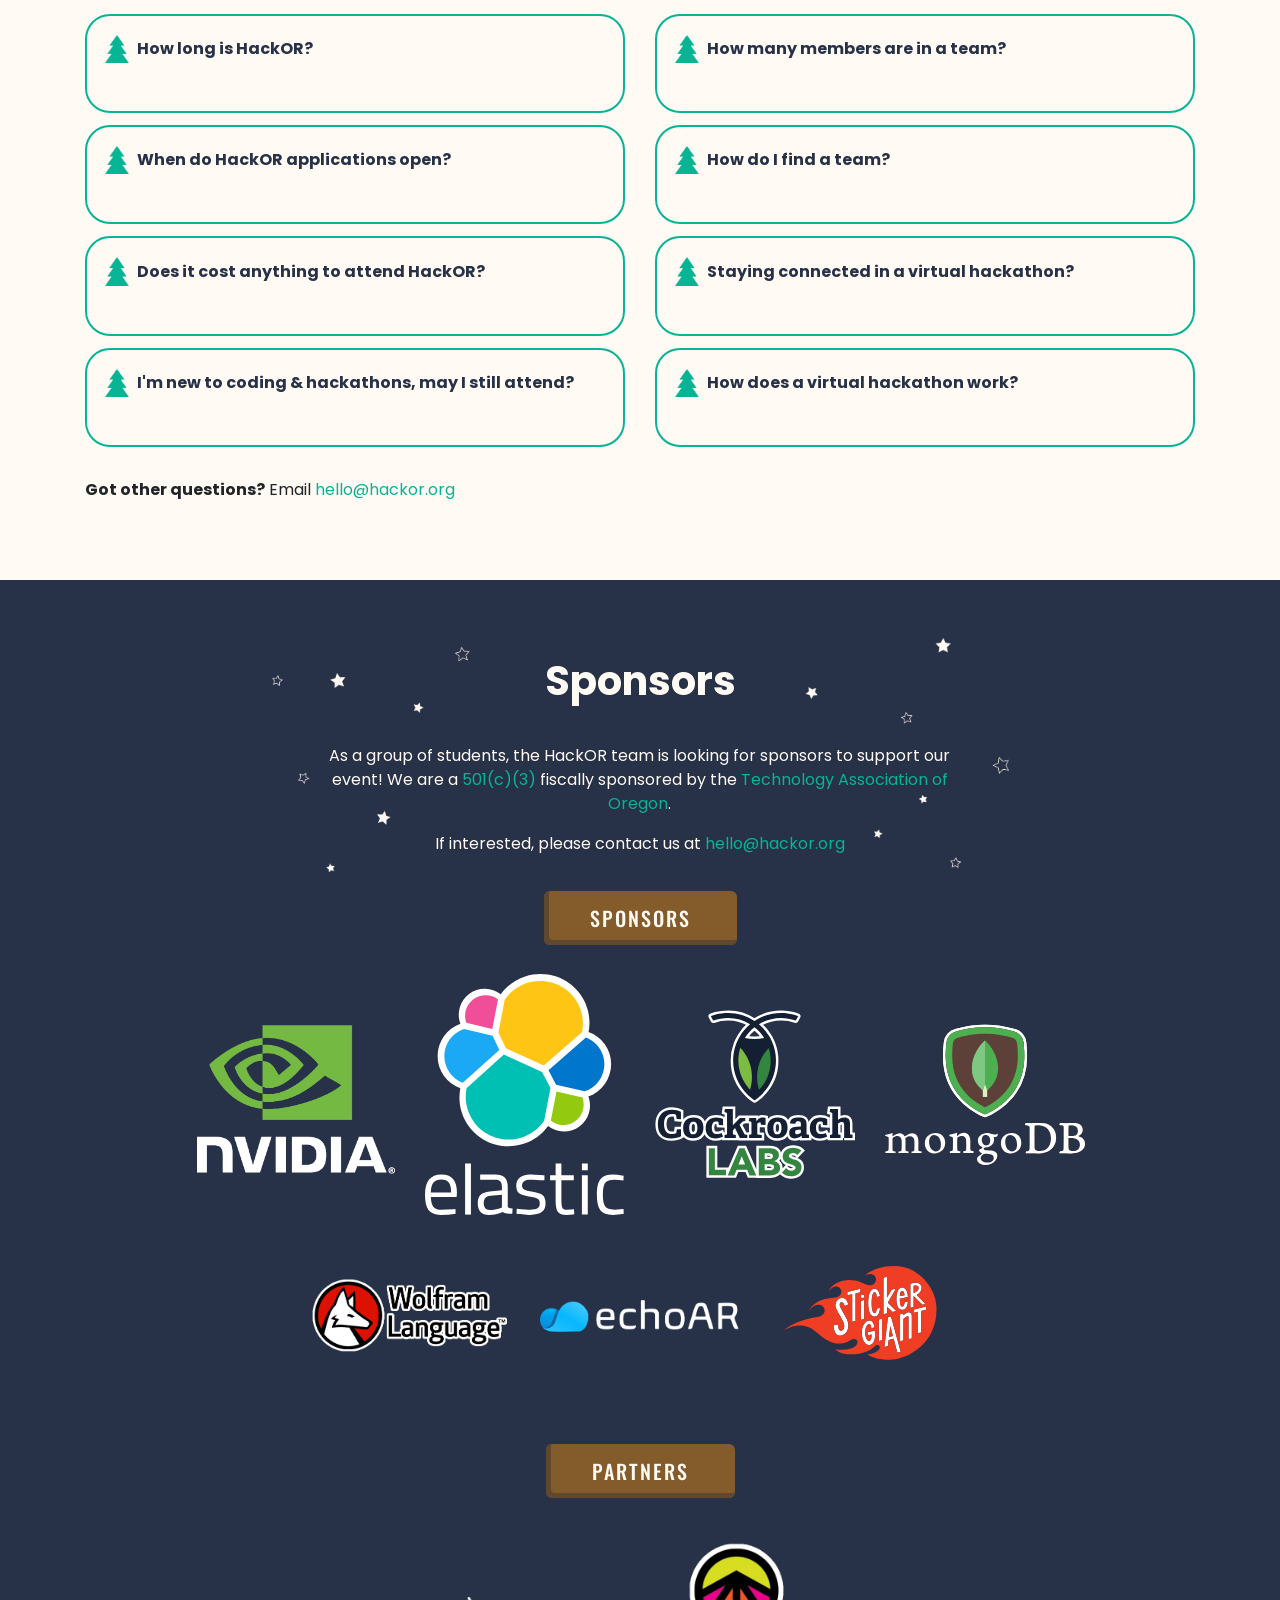
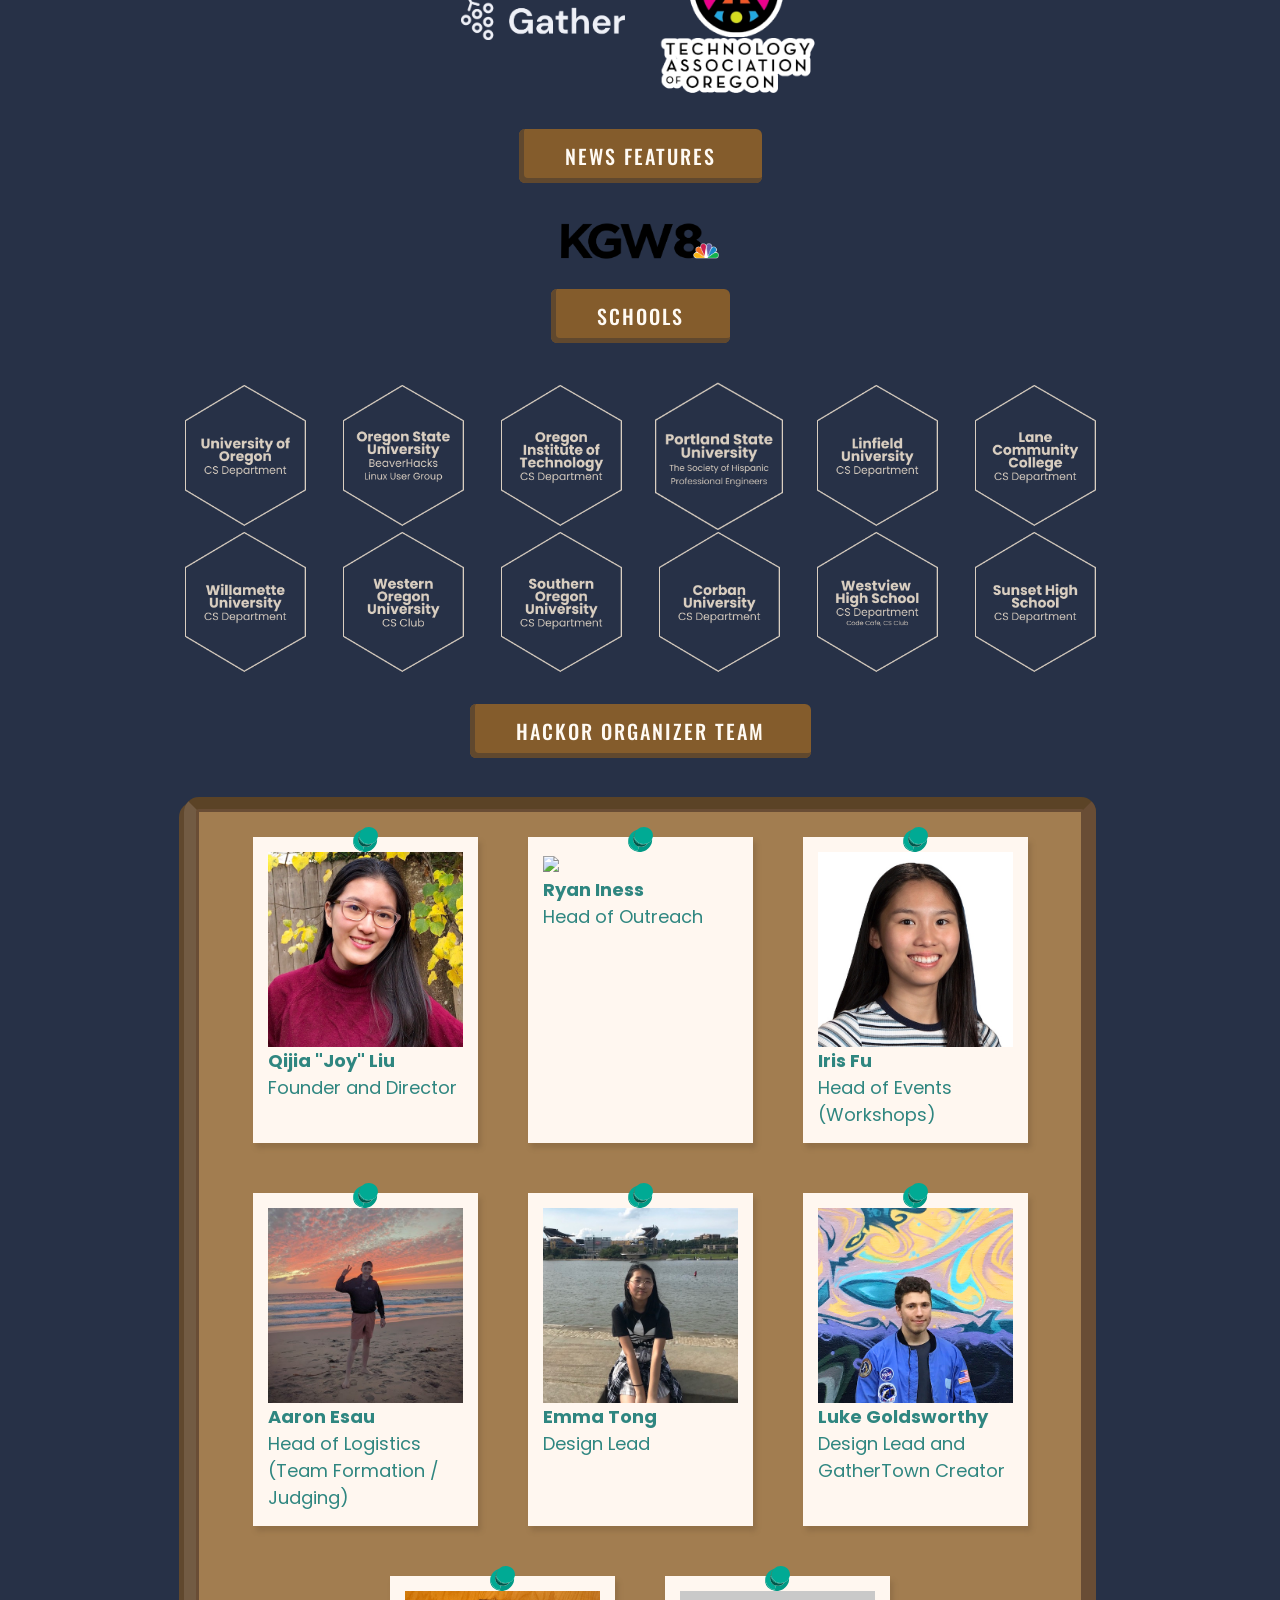
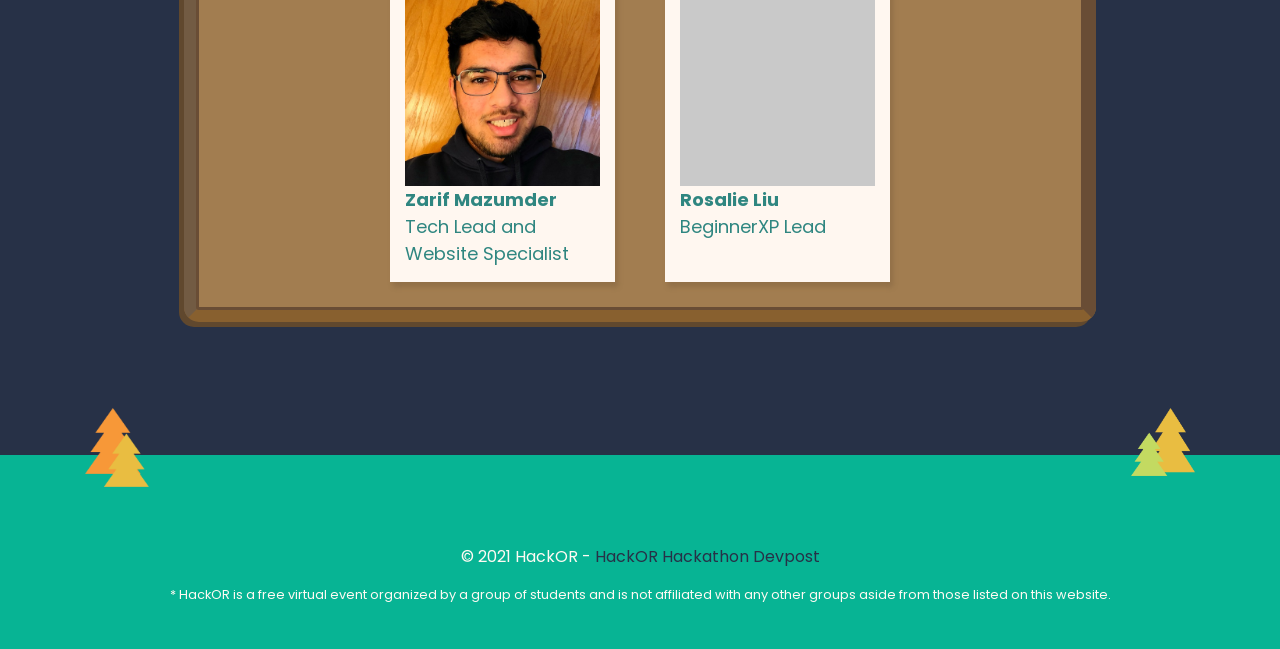
==== commit 0aba81c0: "less wordy" ====
--- a/index.html
+++ b/index.html
@@ -262,13 +262,6 @@
           <div class="col-lg-8 text-center">
             <p>
               Recruiting for HackOR 2022! The HackOR team is looking for motivated, passionate leaders to join us as an organizer or community representative of Oregon's largest all-student hackathon.            </p>
-            <p>
-              We are a student-led nonprofit partnered with over 12 major universities and schools in Oregon, and sponsored by numerous technical organizations including Nvidia, Elastic, Wolfram, MongoDB, CockroachLabs, EchoAR, and more! In our first year, HackOR gave more than 650 students the opportunity to participate and get involved in the hackathon community, advance technical knowledge through 30+ hours of events and workshops, and collaborate to tackle real-world problems by creating technical solutions in the span of a weekend. 
-            </p>
-            <p>
-              None of this would have been possible without our organizing team: a group of students who have dedicated their time to create change in Oregon's tech community and beyond. We’ve got big plans to continue growing our impact this year, and we’d be honored to have you with us.
-            </p>
-            <p>If interested, please apply through the HackOR organizer form below!</p>
           </div>
           <div class="row justify-content-center">
             <div data-aos="fade" class="col-sm-auto text-center">
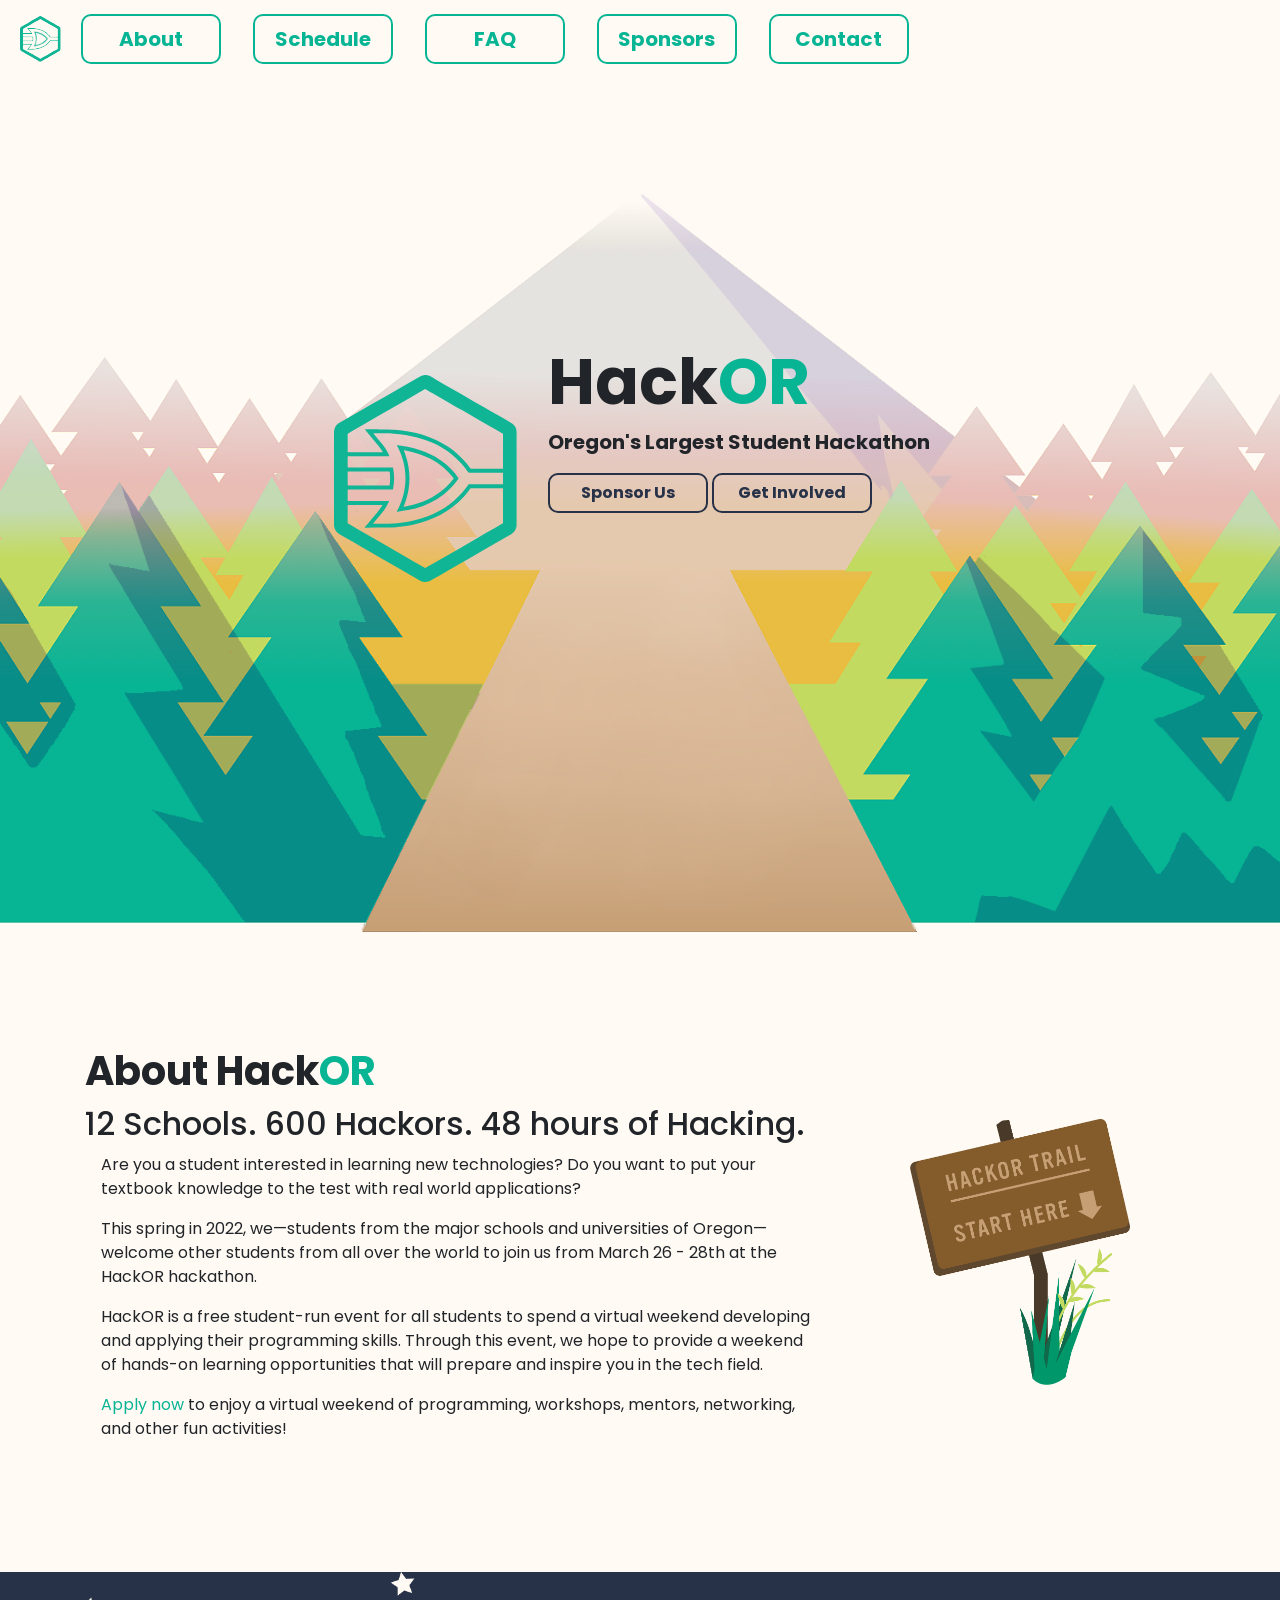
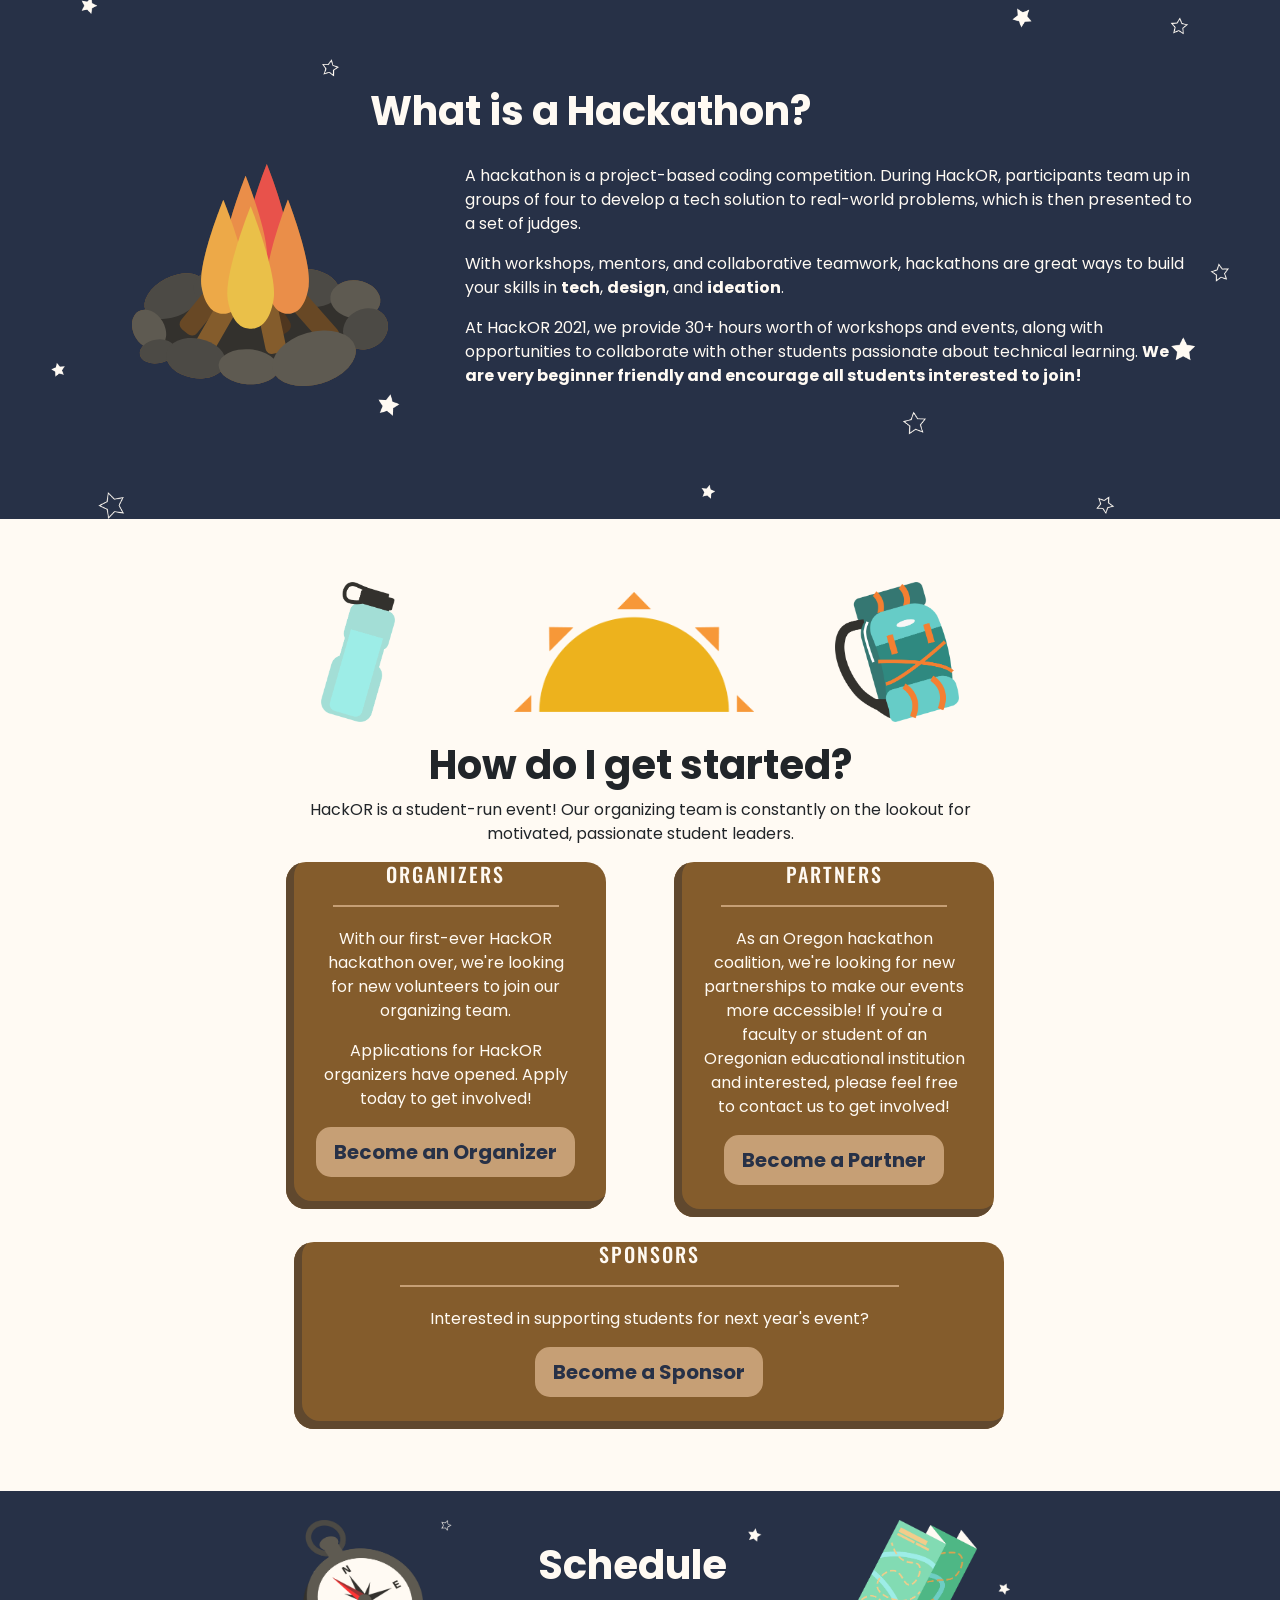
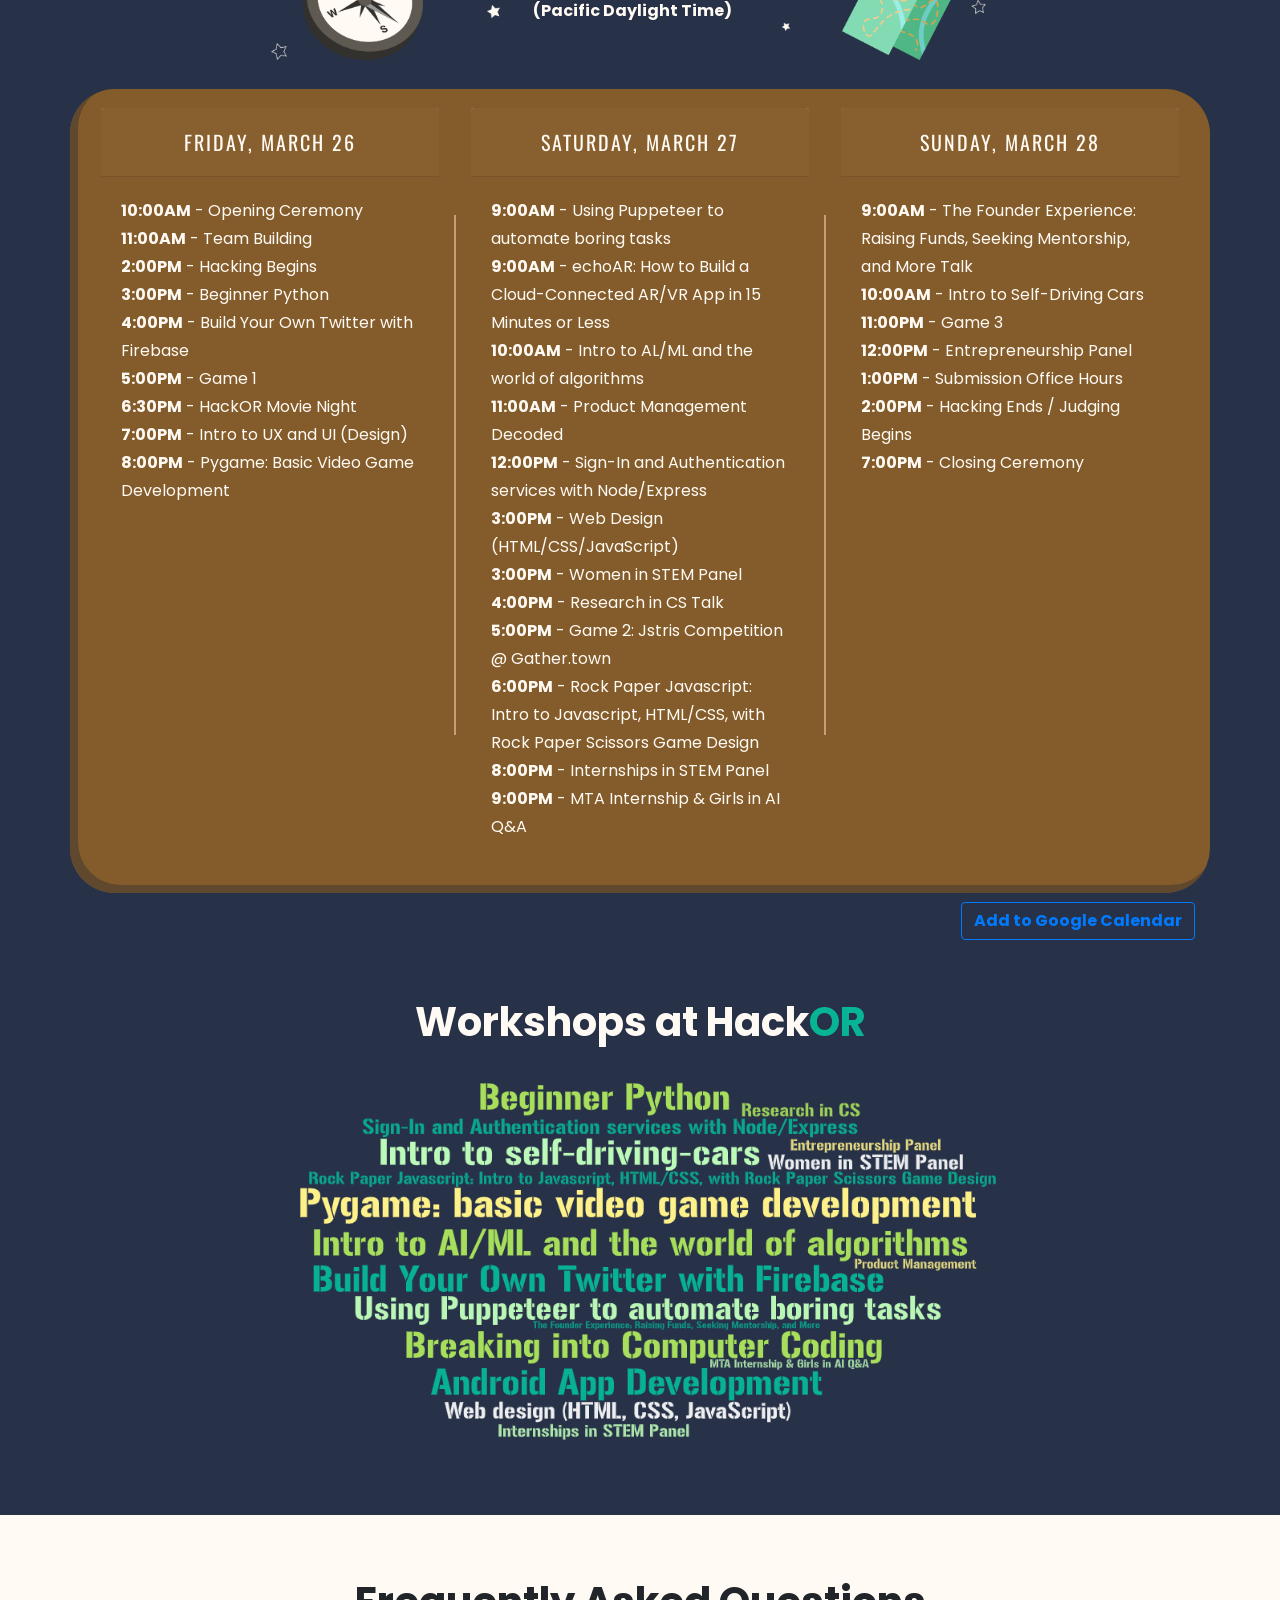
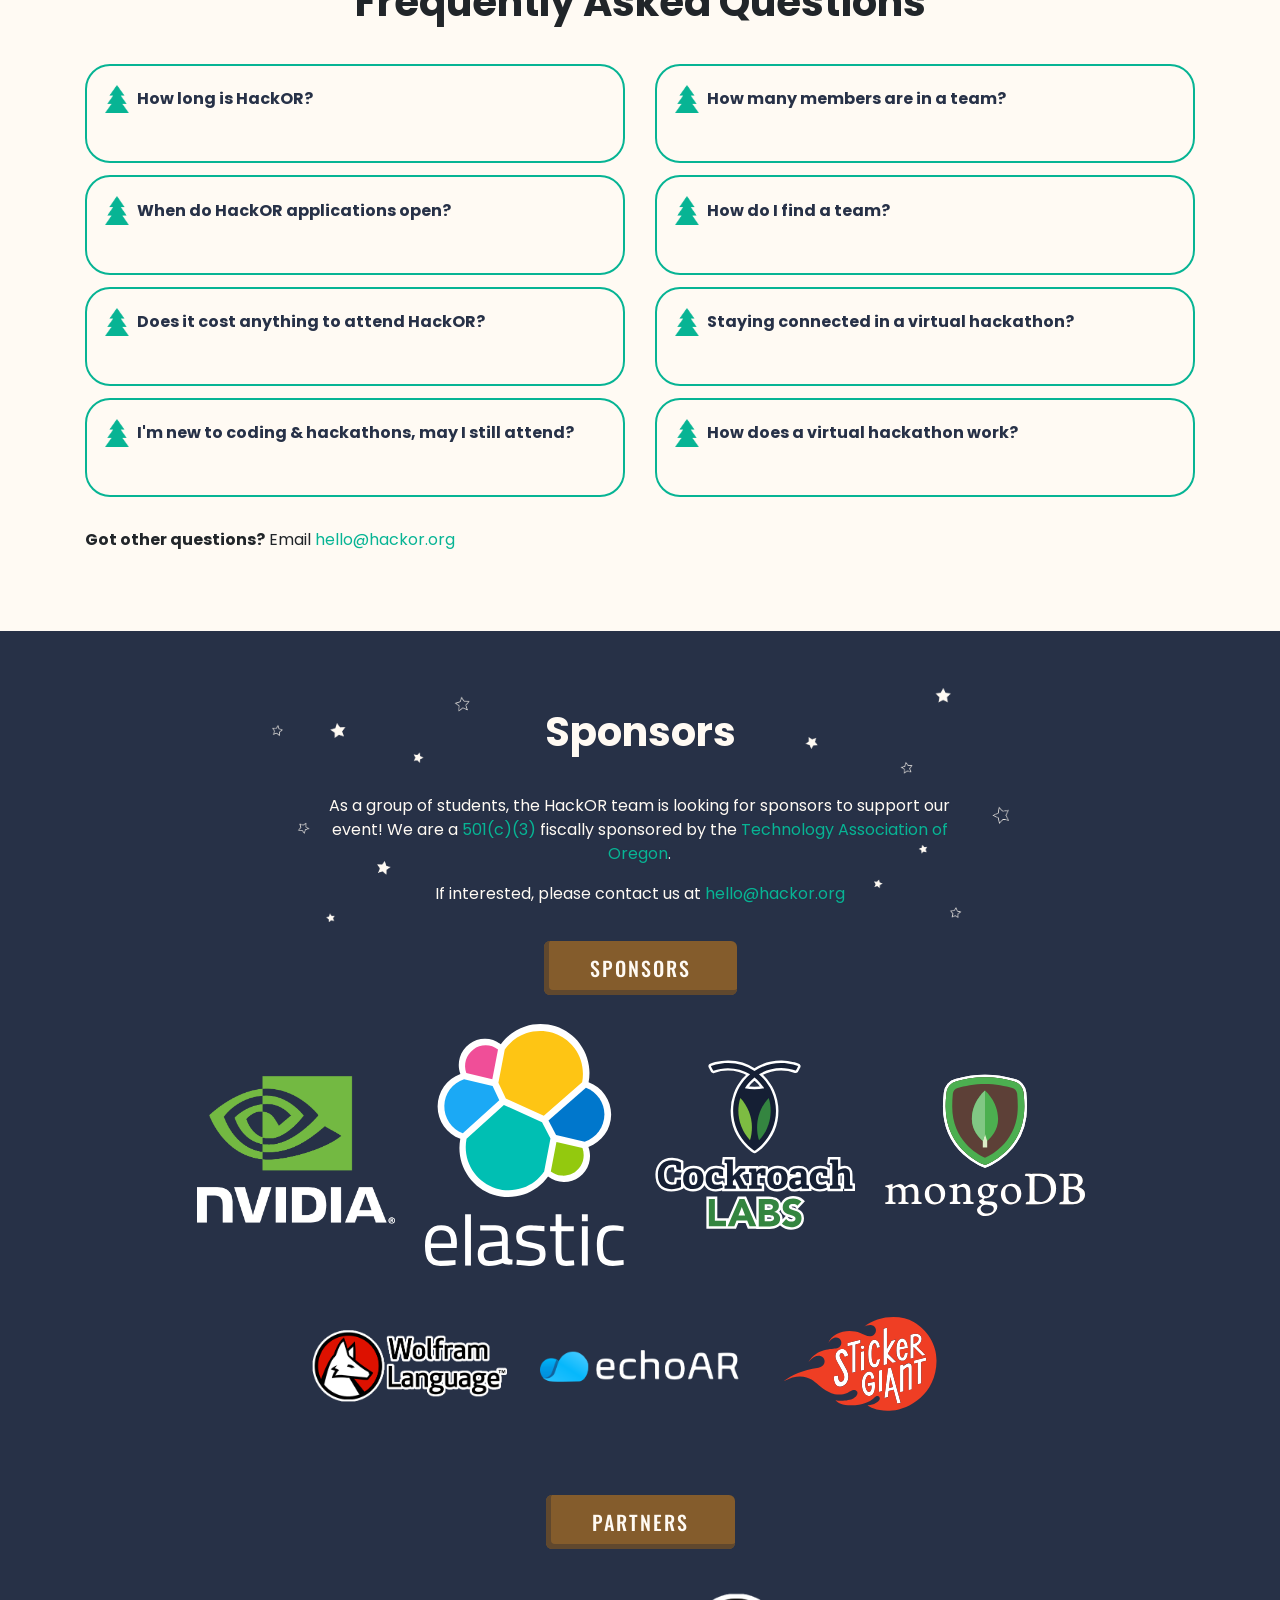
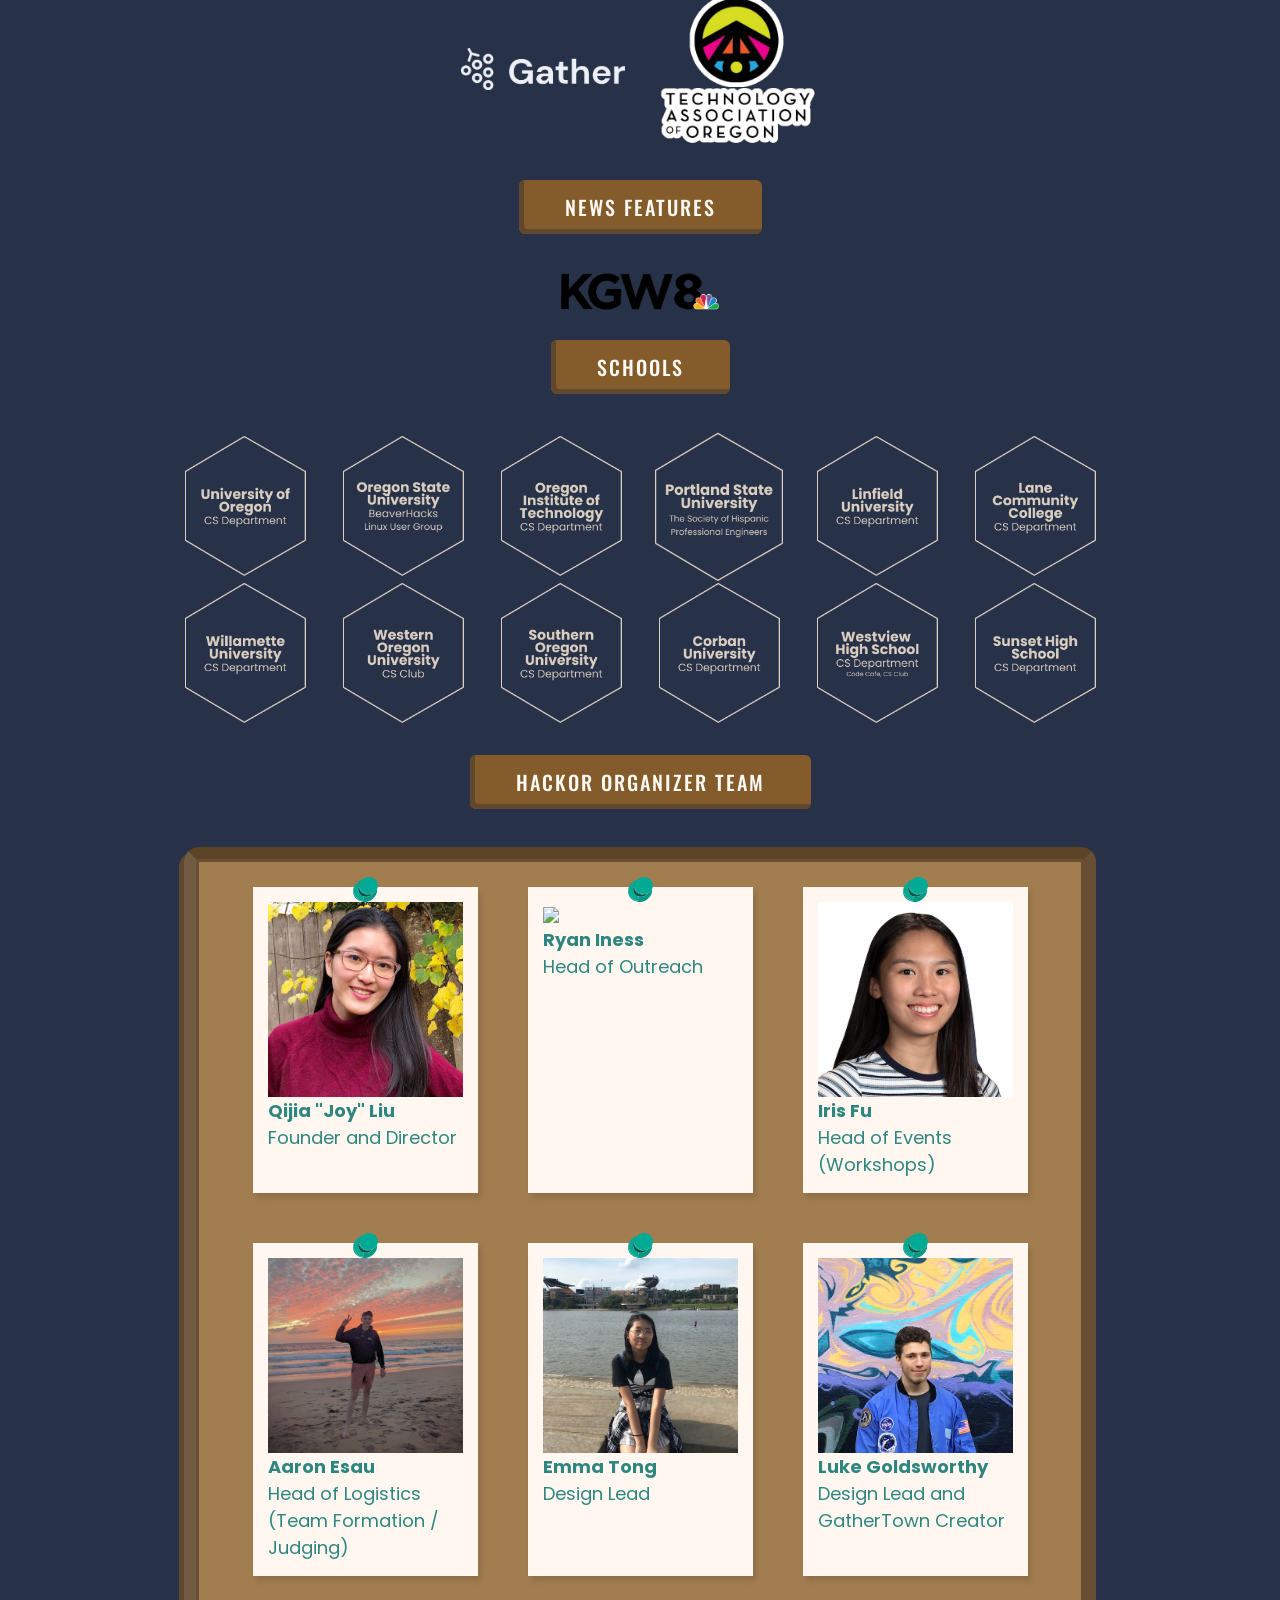
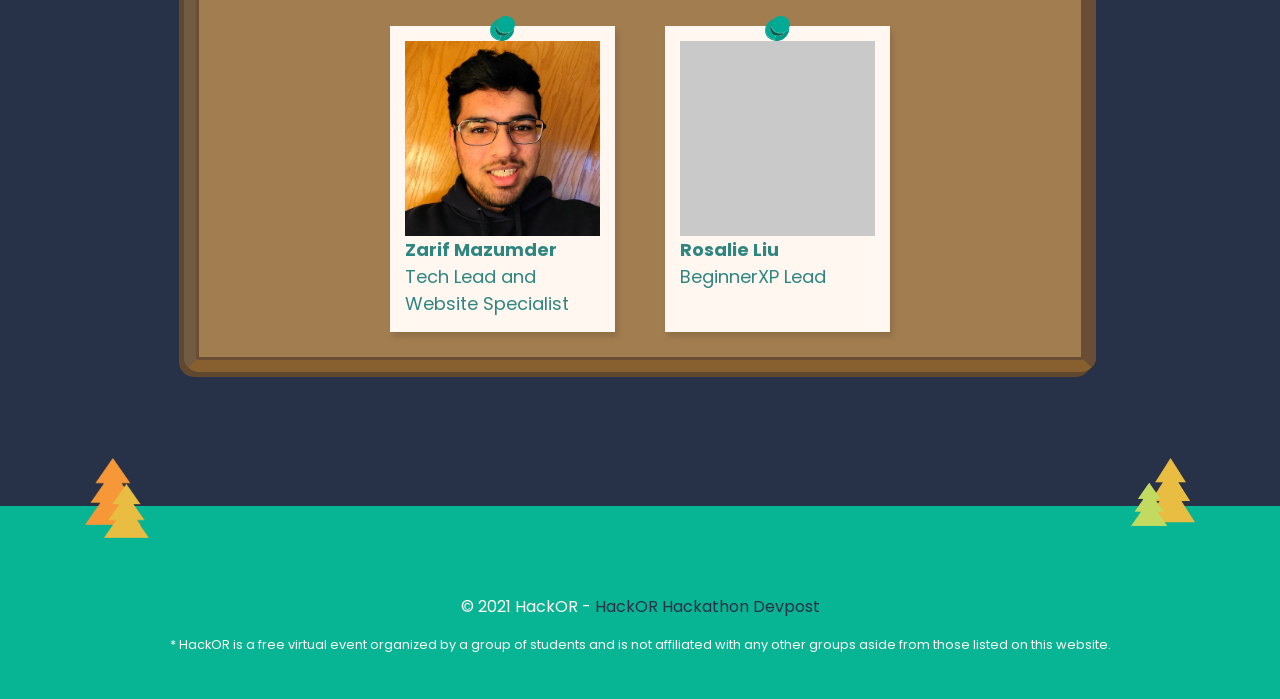
==== commit 6b57320f: ":tada: Housekeeping" ====
--- a/index.html
+++ b/index.html
@@ -3,12 +3,12 @@
   <head>
     <!-- SEO -->
     <meta charset="utf-8">
-    <meta name="description" content="This Spring, Choose Your Adventure at Oregon's Largest All-Student Hackathon">
+    <meta name="description" content="This Spring, Choose Your Adventure at Oregon's Largest Student Hackathon">
     <meta name="viewport" content="width=device-width, initial-scale=1, shrink-to-fit=no">
     <meta name="theme-color" content="#273147">
     <meta property='og:title' content='HackOR'/>
     <meta property='og:image' content='https://www.hackor.org/images/banner.png'/>
-    <meta property='og:description' content="This Spring, Choose Your Adventure at Oregon's Largest All-Student Hackathon."/>
+    <meta property='og:description' content="This Spring, Choose Your Adventure at Oregon's Largest Student Hackathon."/>
     <meta property='og:url' content='https://www.hackor.org'/>
     <link rel="icon" type="image/png" href="favicon.png">
 
@@ -77,8 +77,8 @@
               <div class="col-lg-8">
                 <div class="text-lg-left text-center">
                   <h1 class="big-mode"><b>Hack<span style="color: #07B494">OR</span></b></h1>
-                  <h5 data-aos="fade-up" data-aos-delay="200" class="mb-3"><b>Oregon's Largest All-Student Hackathon</b></h5>
-                  <h2 data-aos="fade-up" data-aos-delay="300" class="mb-4"><b>March 26-28, 2021</b></h2>
+                  <h5 data-aos="fade-up" data-aos-delay="200" class="mb-3"><b>Oregon's Largest Student Hackathon</b></h5>
+                  <!--<h2 data-aos="fade-up" data-aos-delay="300" class="mb-4"><b>March 26-28, 2021</b></h2>-->
                   <div class="mobile-plus-only row">
                     <div class="col-12">
                       <a class="button" href="mailto:hello@hackor.org?subject=Becoming a HackOR Sponsor&body=Hi :D" data-mode="popup" target="_blank">
@@ -129,13 +129,16 @@
             <h1 class="text-lg-left text-center"><b>About Hack<span style="color: #07B494">OR</span></b></h1>
             <h2 class="text-lg-left text-center">12 Schools. 600 Hackors. 48 hours of Hacking.</h2>
             <p>
-              This spring in 2021, we—students from the major schools and universities of Oregon—are welcoming students
-               from all over the world to join us from <a href="https://calendar.google.com/calendar/u/6?cid=Nml1bXYzcW9hazk2YTBjMjAwNTRtbjhka2NAZ3JvdXAuY2FsZW5kYXIuZ29vZ2xlLmNvbQ">March 26 - 28th</a>
-                at the HackOR hackathon: a student event for all to enjoy a virtual weekend of <b>programming</b>, <b>workshops</b>, <b>mentors</b>, <b>networking</b>, and other fun activities. 
+              Are you a student interested in learning new technologies? Do you want to put your textbook knowledge to the test with real world applications?
             </p>
             <p>
-              <b>We are very beginner friendly and encourage all students interested to join!</b> We will be offering all hackors workshops, panels, and mentors to guide you through the process. 
-              You can enter with a team, or form one through our gathertown events and make some new friends! Join us by registering now.
+              This spring in 2022, we—students from the major schools and universities of Oregon—welcome other students from all over the world to join us from March 26 - 28th at the HackOR hackathon.
+            </p>
+            <p>
+              HackOR is a free student-run event for all students to spend a virtual weekend developing and applying their programming skills. Through this event, we hope to provide a weekend of hands-on learning opportunities that will prepare and inspire you in the tech field.
+            </p>
+            <p>
+              <a href="#getStarted">Apply now</a> to enjoy a virtual weekend of programming, workshops, mentors, networking, and other fun activities!
             </p>
             <!--p>
               Our theme this year is "Choose Your Adventure, Build a Better World"
@@ -160,14 +163,14 @@
           </div>
           <div class="col-lg-8">
             <p class="day">
-              A hackathon is a project-based coding competition over the span of a few days. 
-              During the competition, participants team up in groups of four to create a tech solution, which is then presented to a set of judges.
+              A hackathon is a project-based coding competition. During HackOR, participants team up in groups of four to develop a tech solution to real-world problems, which is then presented to a set of judges.
             </p>
             <p class="day">
               With workshops, mentors, and collaborative teamwork, hackathons are great ways to build your skills in <b>tech</b>, <b>design</b>, and <b>ideation</b>.
             </p>
             <p class="day">
-              At HackOR 2021, we provide 30+ hours worth of workshops and events, along with opportunities to collaborate with other students passionate about technical learning!
+              At HackOR 2021, we provide 30+ hours worth of workshops and events, along with opportunities to collaborate with other students passionate about technical learning. 
+              <b>We are very beginner friendly and encourage all students interested to join!</b> 
             </p>
           </div>
         </div>
@@ -261,7 +264,8 @@
         <div class="row justify-content-center">
           <div class="col-lg-8 text-center">
             <p>
-              Recruiting for HackOR 2022! The HackOR team is looking for motivated, passionate leaders to join us as an organizer or community representative of Oregon's largest all-student hackathon.            </p>
+              HackOR is a student-run event! Our organizing team is constantly on the lookout for motivated, passionate student leaders.            
+            </p>
           </div>
           <div class="row justify-content-center">
             <div data-aos="fade" class="col-sm-auto text-center">
@@ -275,7 +279,7 @@
                 <p class="ml-4 mr-4">
                   Applications for HackOR organizers have opened. Apply today to get involved!
                 </p>
-                <a class="button text-center" href="http://organizer.hackor.org" target="_blank">
+                <a class="button text-center" href="https://organizer.hackor.org" target="_blank">
                   <button class="btn btn-outline-primary btn-lg" tabindex="-1" type="button"><b>Become an Organizer</b></button>
                 </a>
               </div>
@@ -291,7 +295,7 @@
                    us to get involved!
                 </p>
                 <span class="d-inline-block" data-toggle="tooltip" title="Registration coming in February!">
-                  <a class="button" href="mailto:hello@hackor.org?subject=Becoming a HackOR Partner&body=Hi :D" tabindex="-1" data-mode="popup" target="_blank">
+                  <a class="button" href="http://partner.hackor.org" tabindex="-1" data-mode="popup" target="_blank">
                     <button class="btn btn-outline-primary btn-lg" type="button"><b>Become a Partner</b>
                       <!--<script> (function() { var qs,js,q,s,d=document, gi=d.getElementById, ce=d.createElement, gt=d.getElementsByTagName, id="typef_orm_share", b="https://embed.typeform.com/"; if(!gi.call(d,id)){ js=ce.call(d,"script"); js.id=id; js.src=b+"embed.js"; q=gt.call(d,"script")[0]; q.parentNode.insertBefore(js,q) } })() </script>-->
                     </button>
@@ -307,7 +311,7 @@
                 <h5>Sponsors</h5>
                 <hr>
                 <p class="ml-4 mr-4">
-                  Interested in supporting students for next year's event? Join us as a sponsor for the event!
+                  Interested in supporting students for next year's event?
                 </p>
                 <a class="button text-center" href="mailto:hello@hackor.org?subject=Becoming a HackOR Sponsor&body=Hi :D" target="_blank">
                   <button class="btn btn-outline-primary btn-lg" tabindex="-1" type="button"><b>Become a Sponsor</b></button>
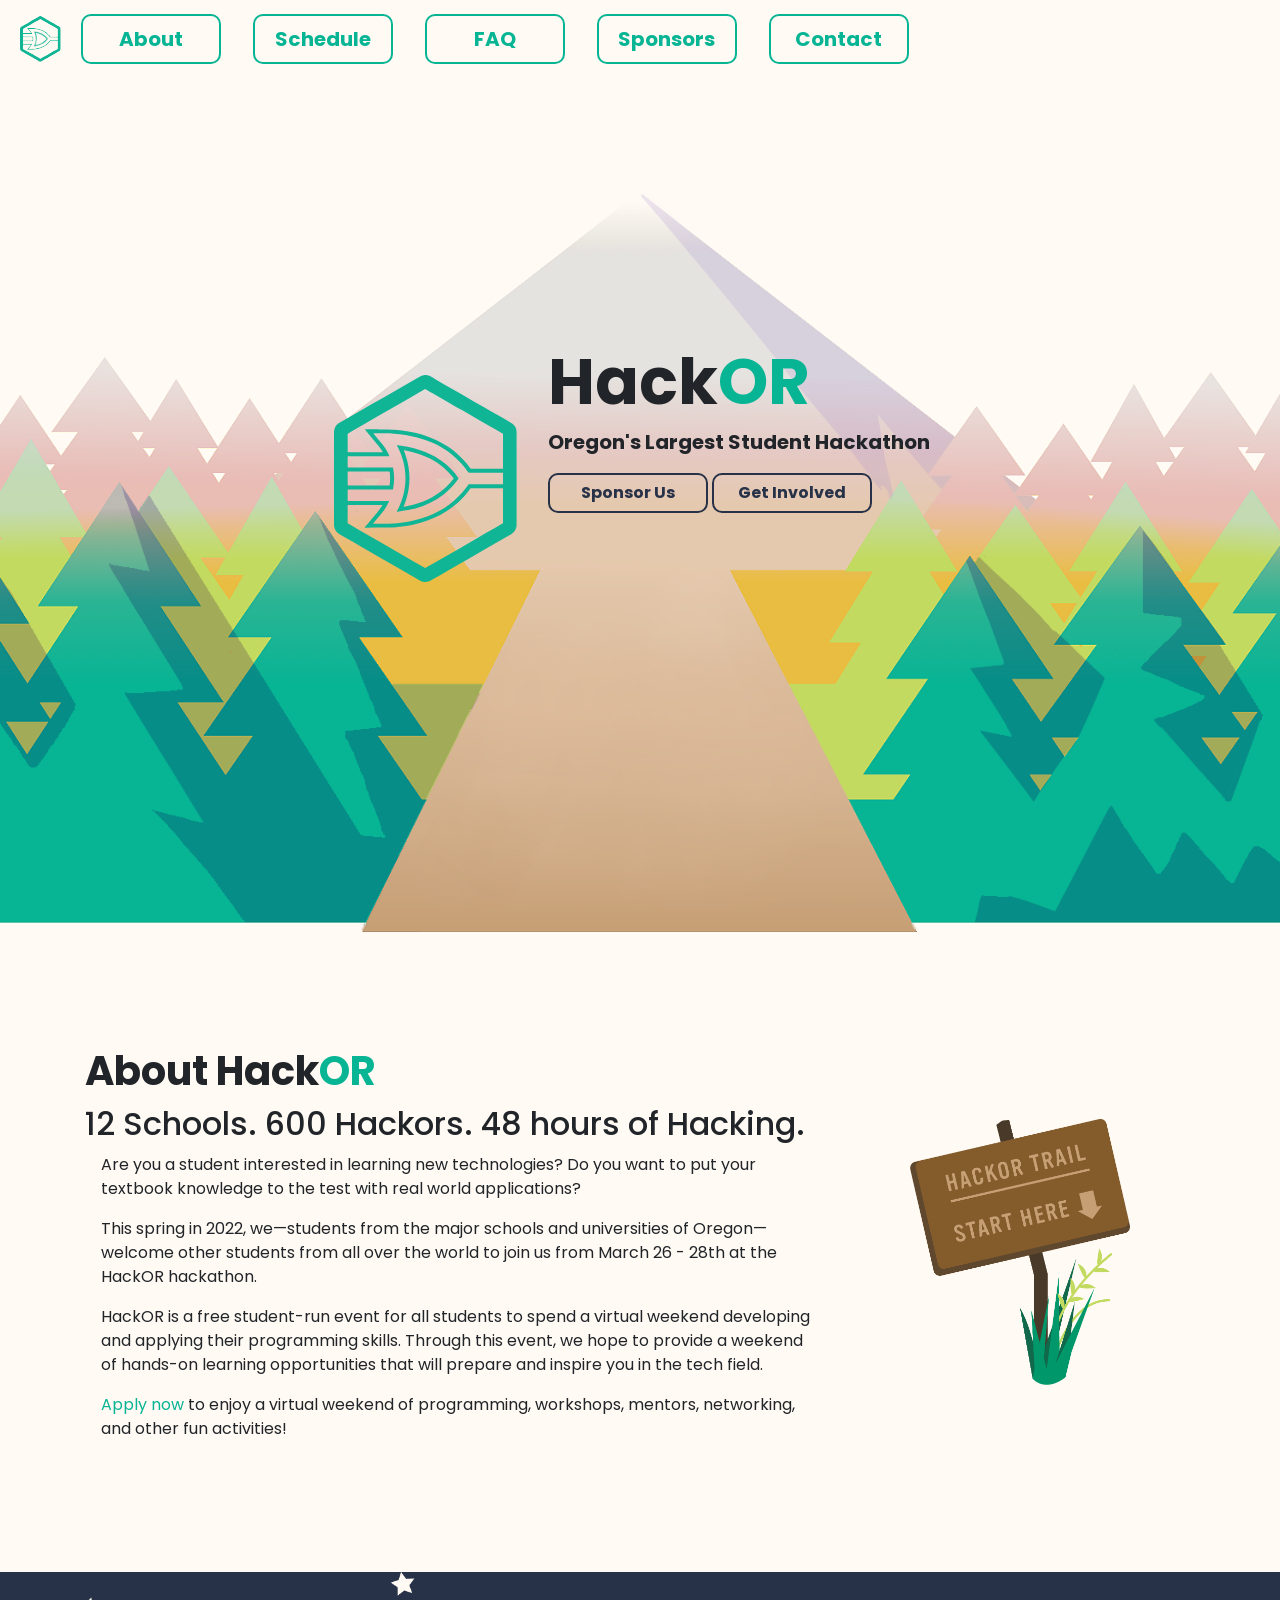
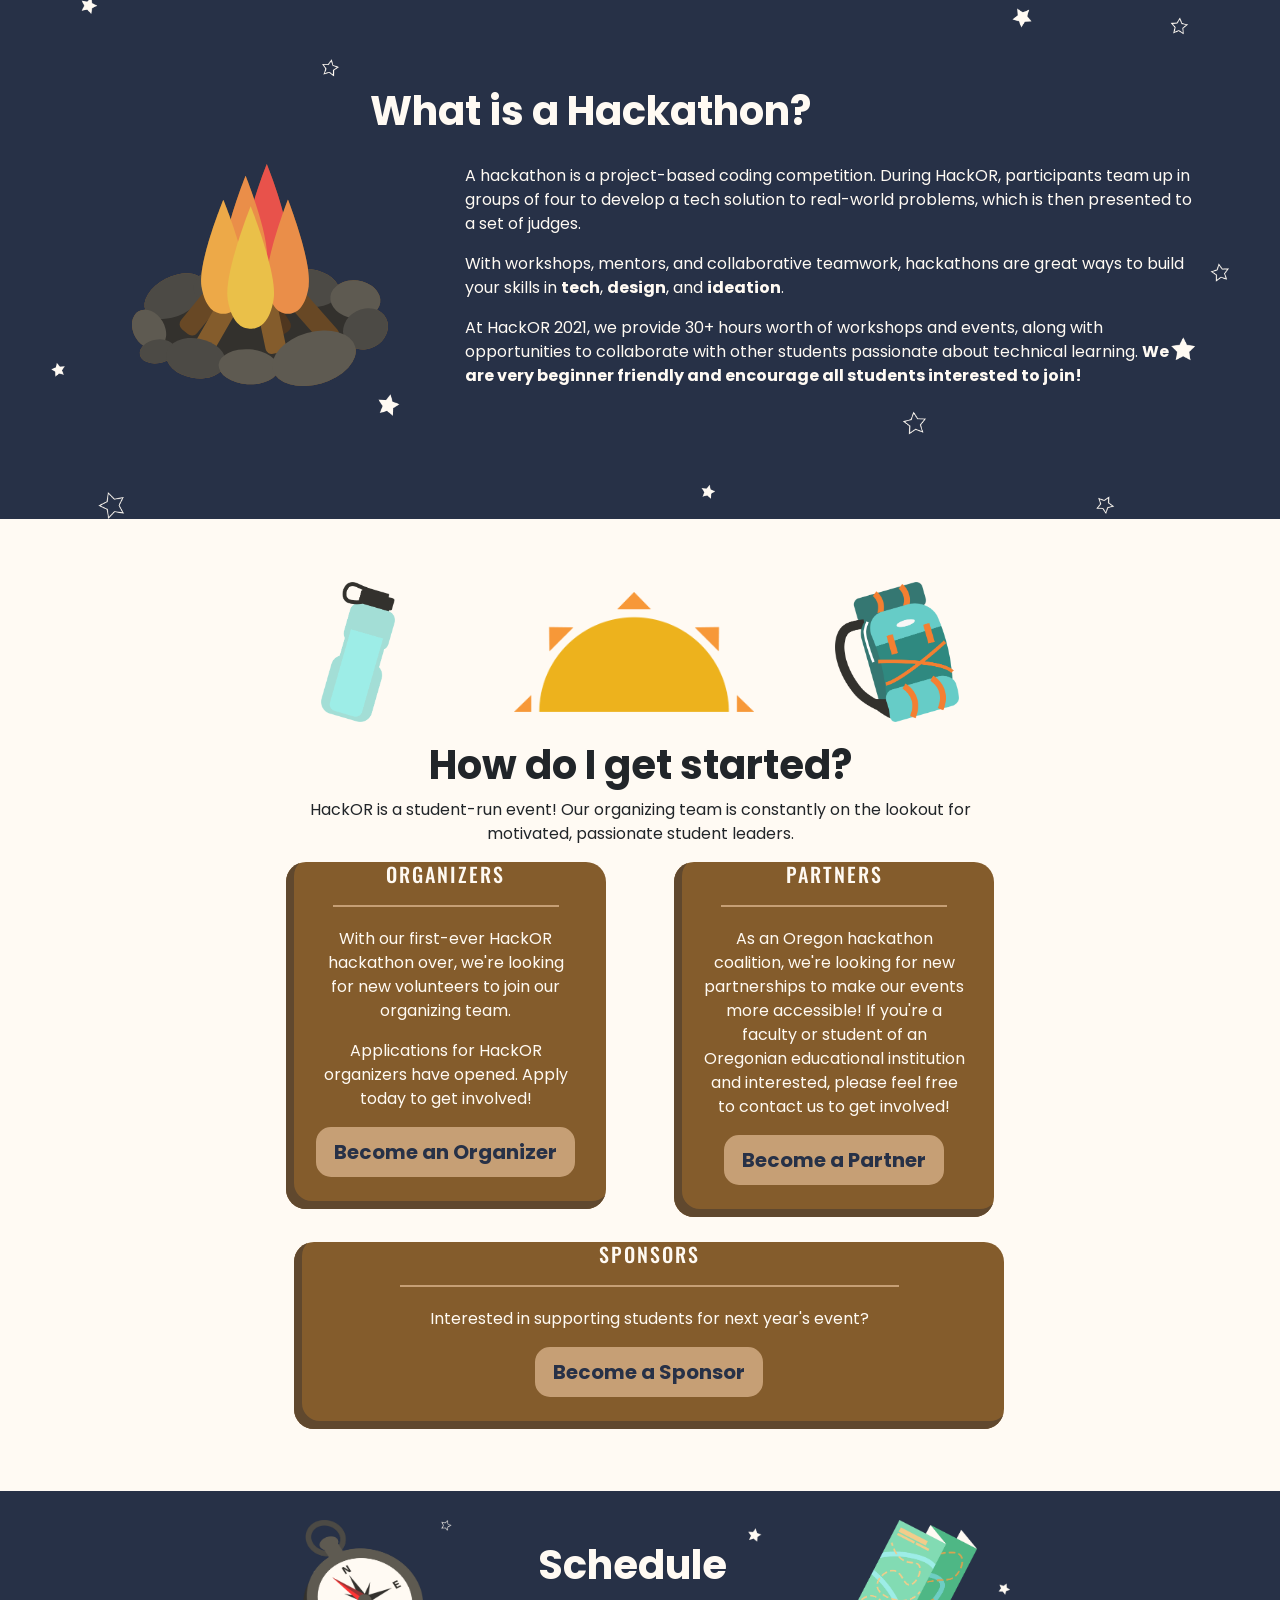
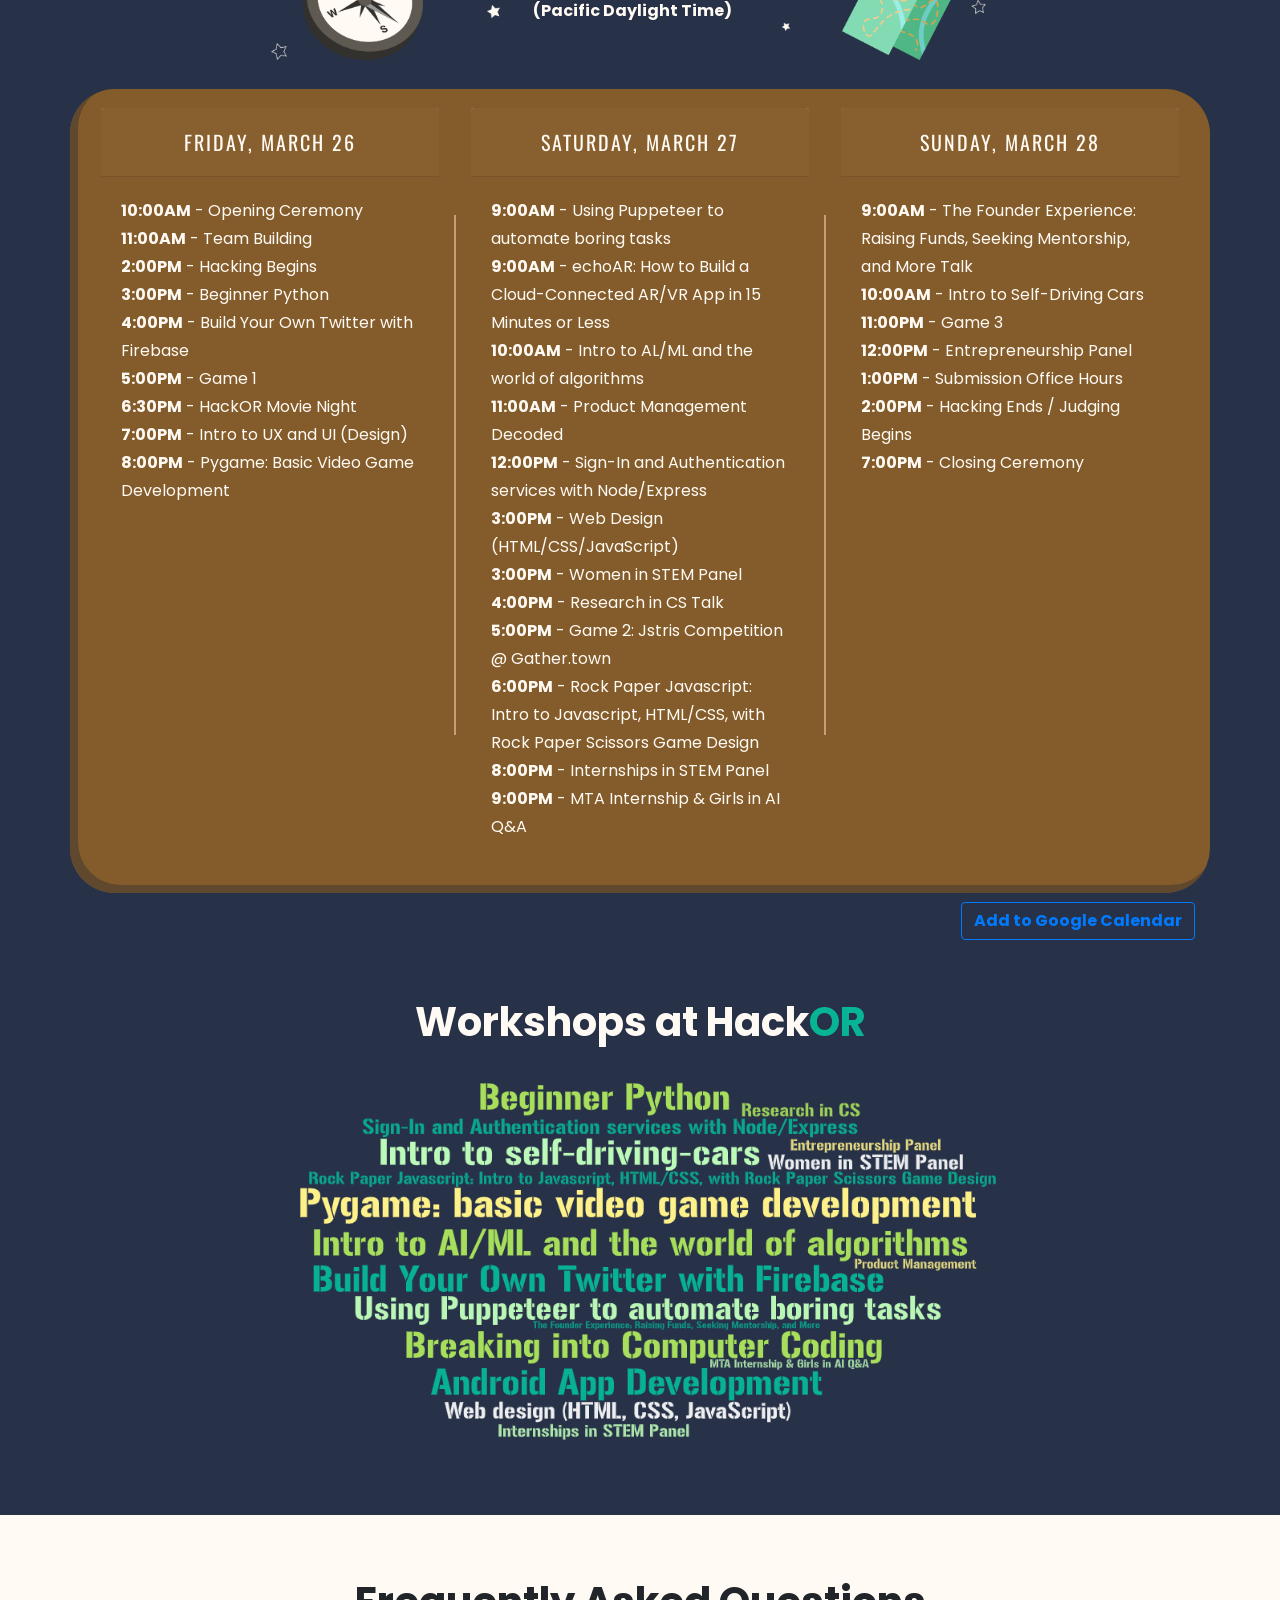
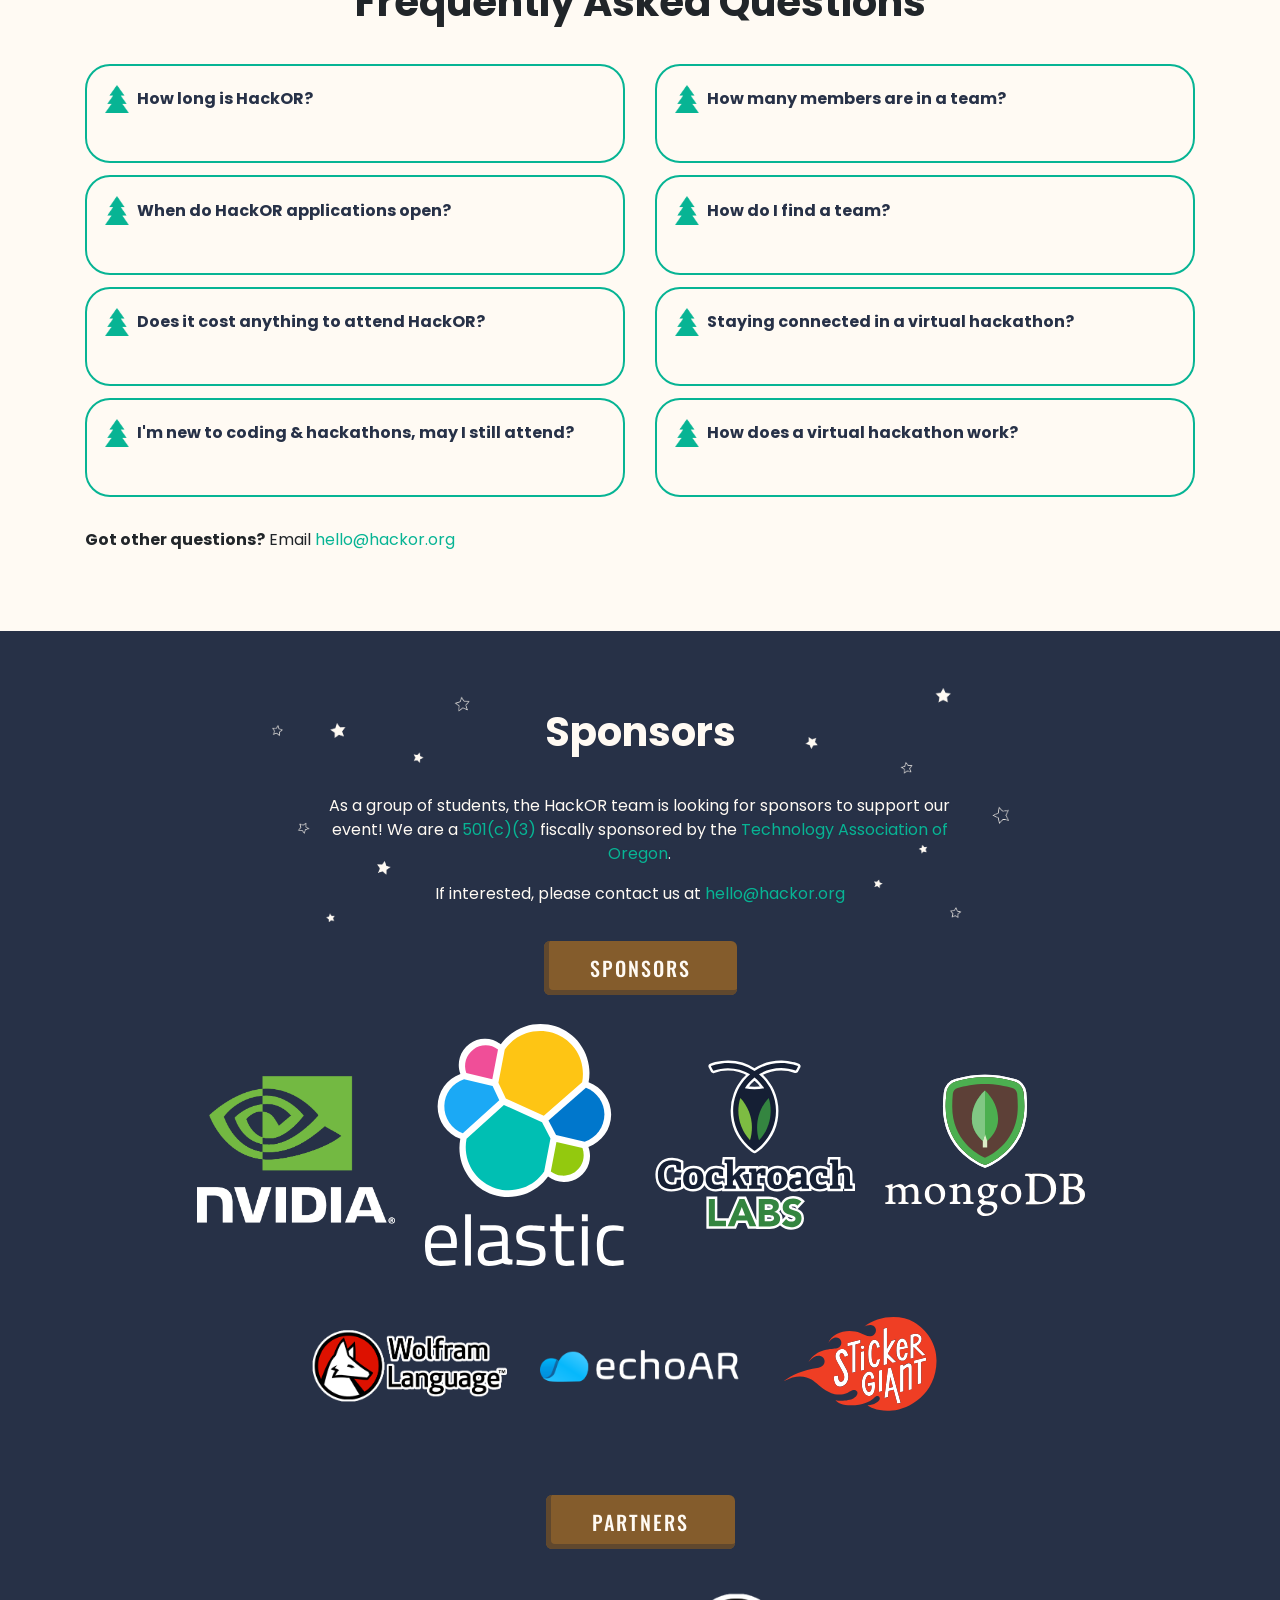
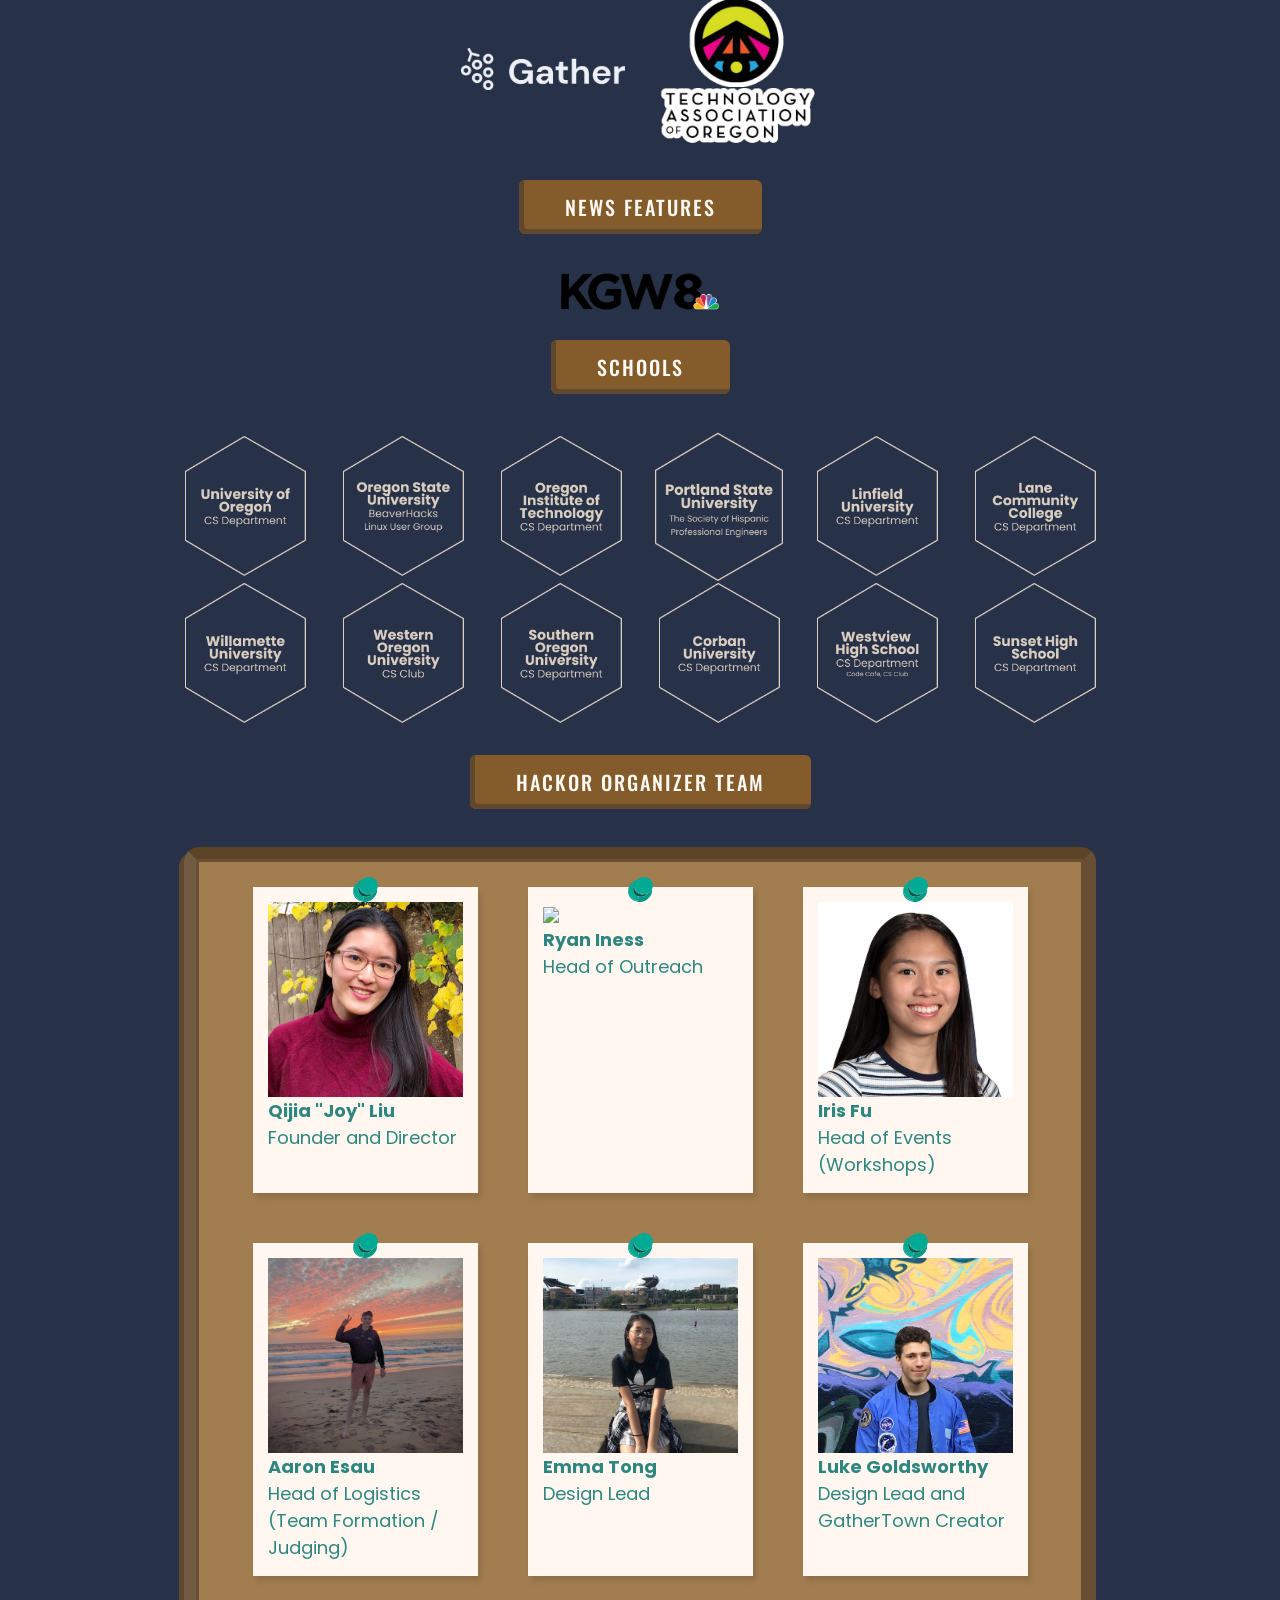
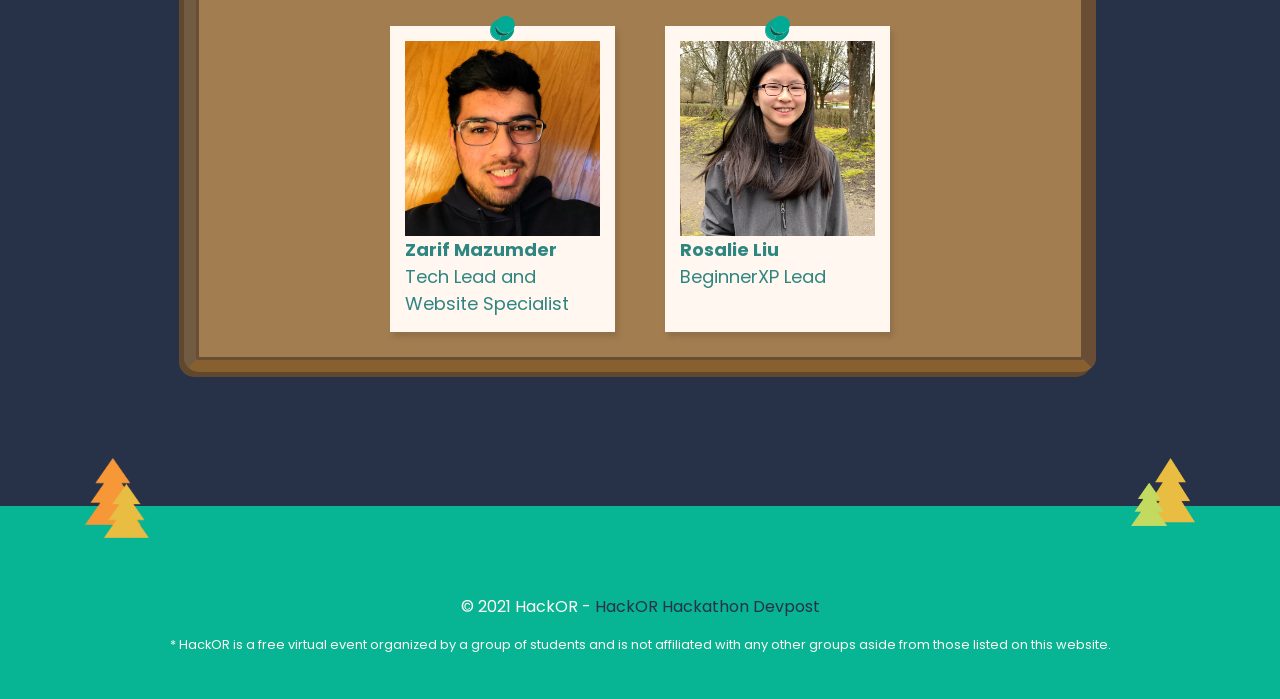
==== commit bded7cb0: ":art: Rosalie pic" ====
--- a/index.html
+++ b/index.html
@@ -912,8 +912,9 @@
             </div>
             <div class="col-auto organizer">
               <img class="pin img-fluid" src="images/Website Design/Assets/pin.svg">
-              <div style="background-color: #C9C9C9; height: 195px">
-              </div>
+              <!-- <div style="background-color: #C9C9C9; height: 195px">
+              </div> -->
+              <img class="img-fluid" src="images/Website Design/Assets/team/rosalie_liu.jpg">
               <p>
                 <b>Rosalie Liu</b>
               </p>
